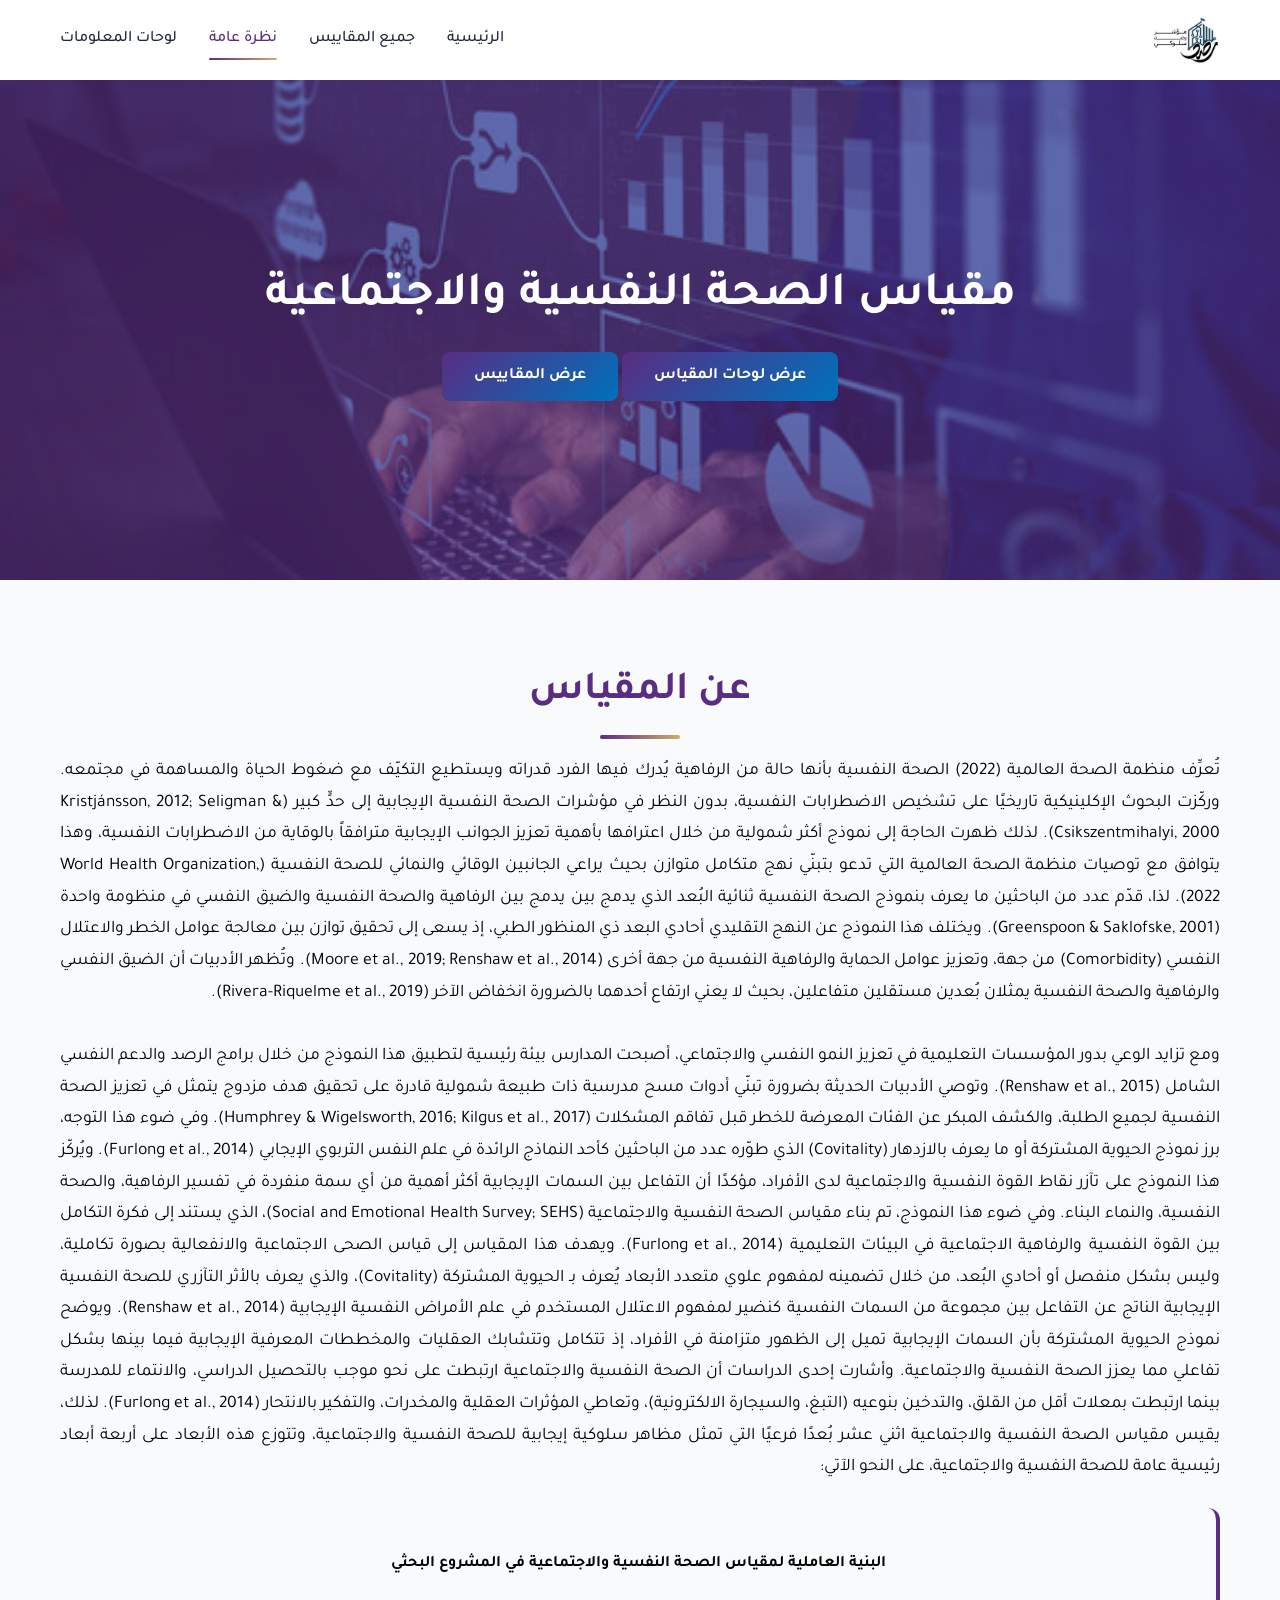
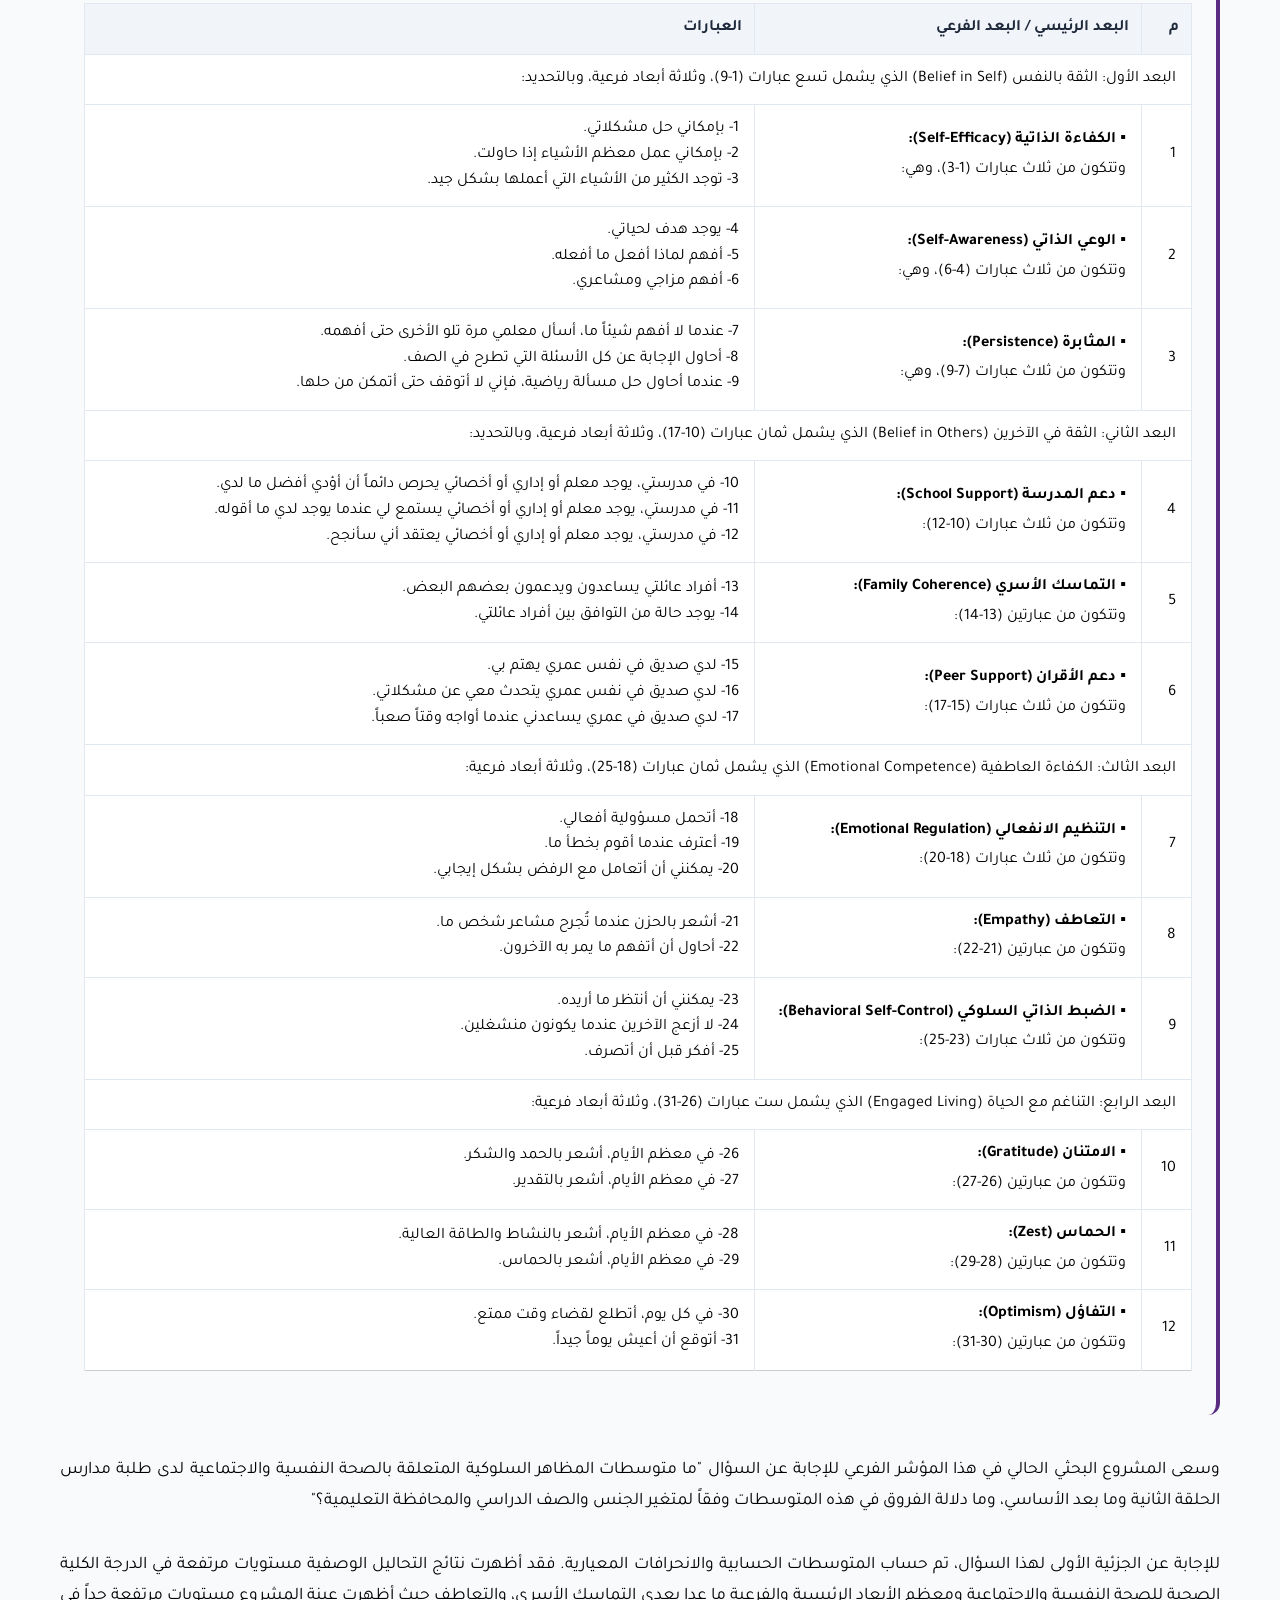
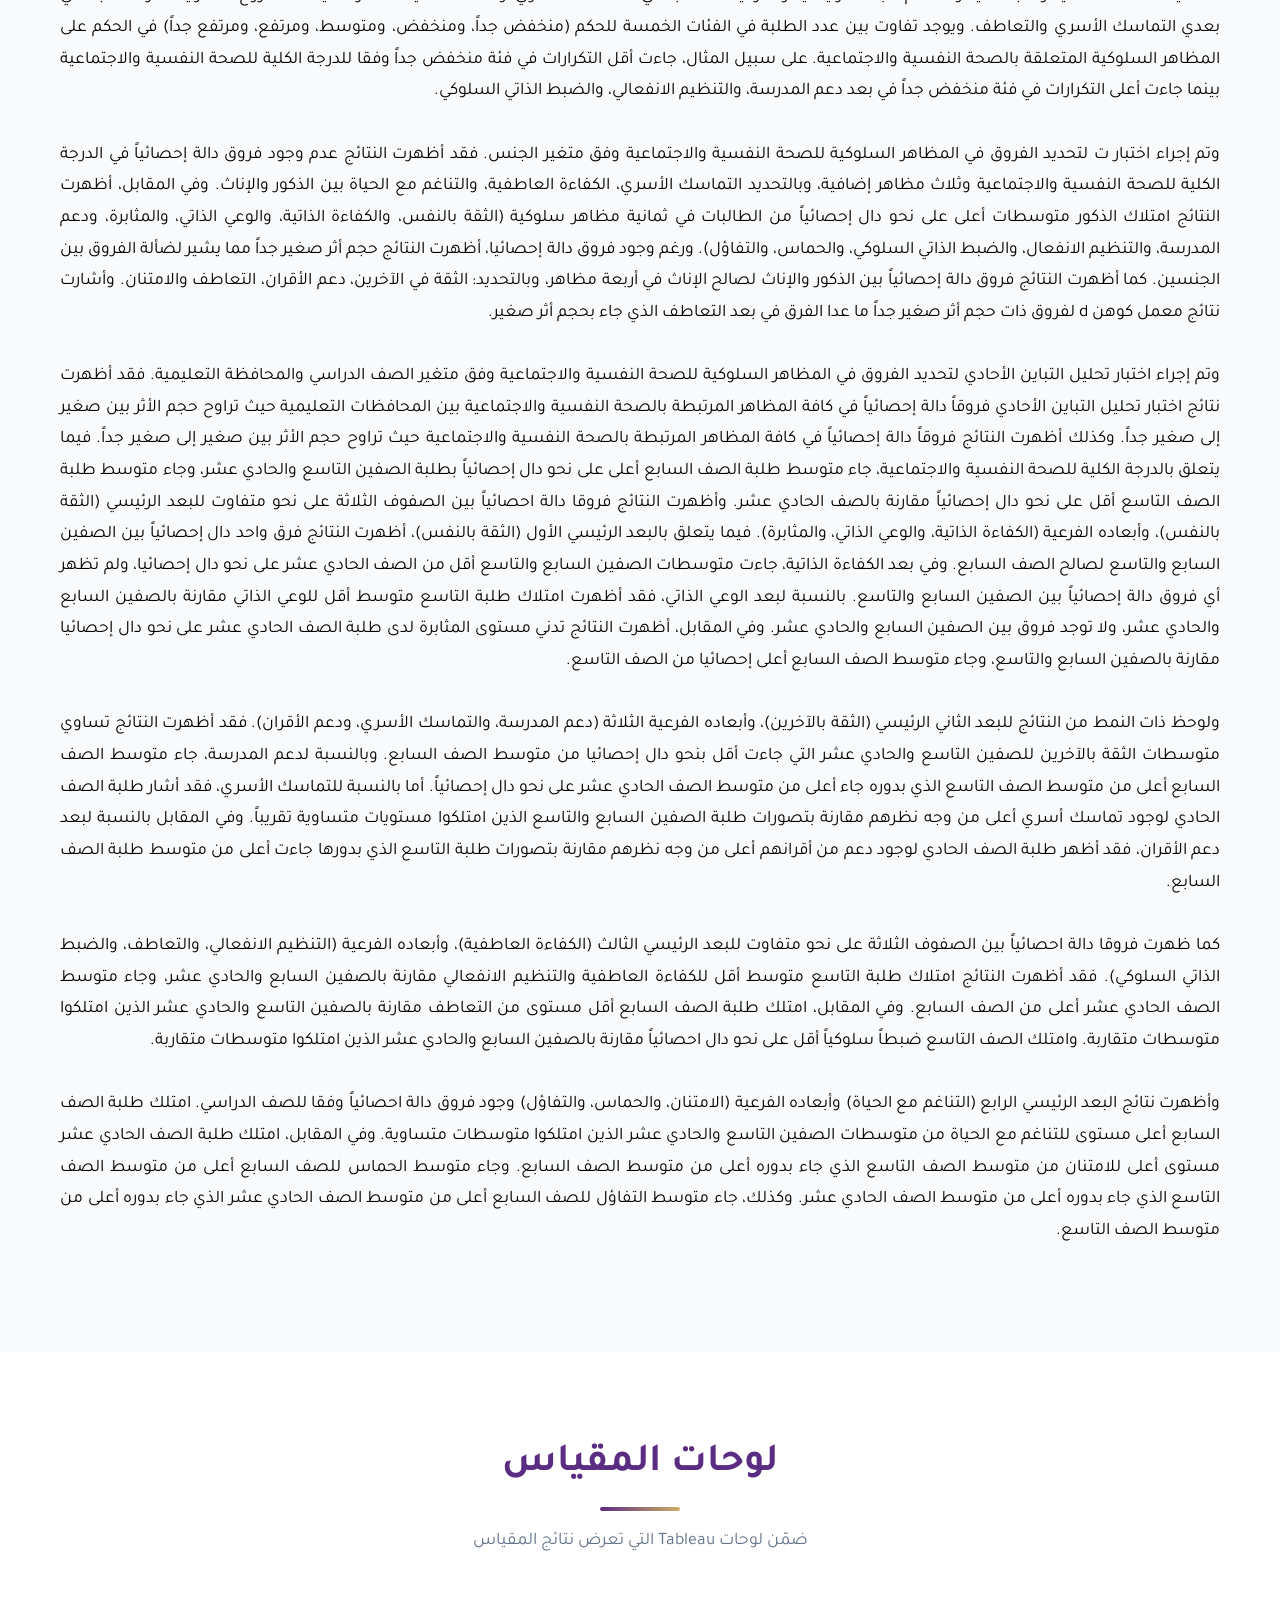
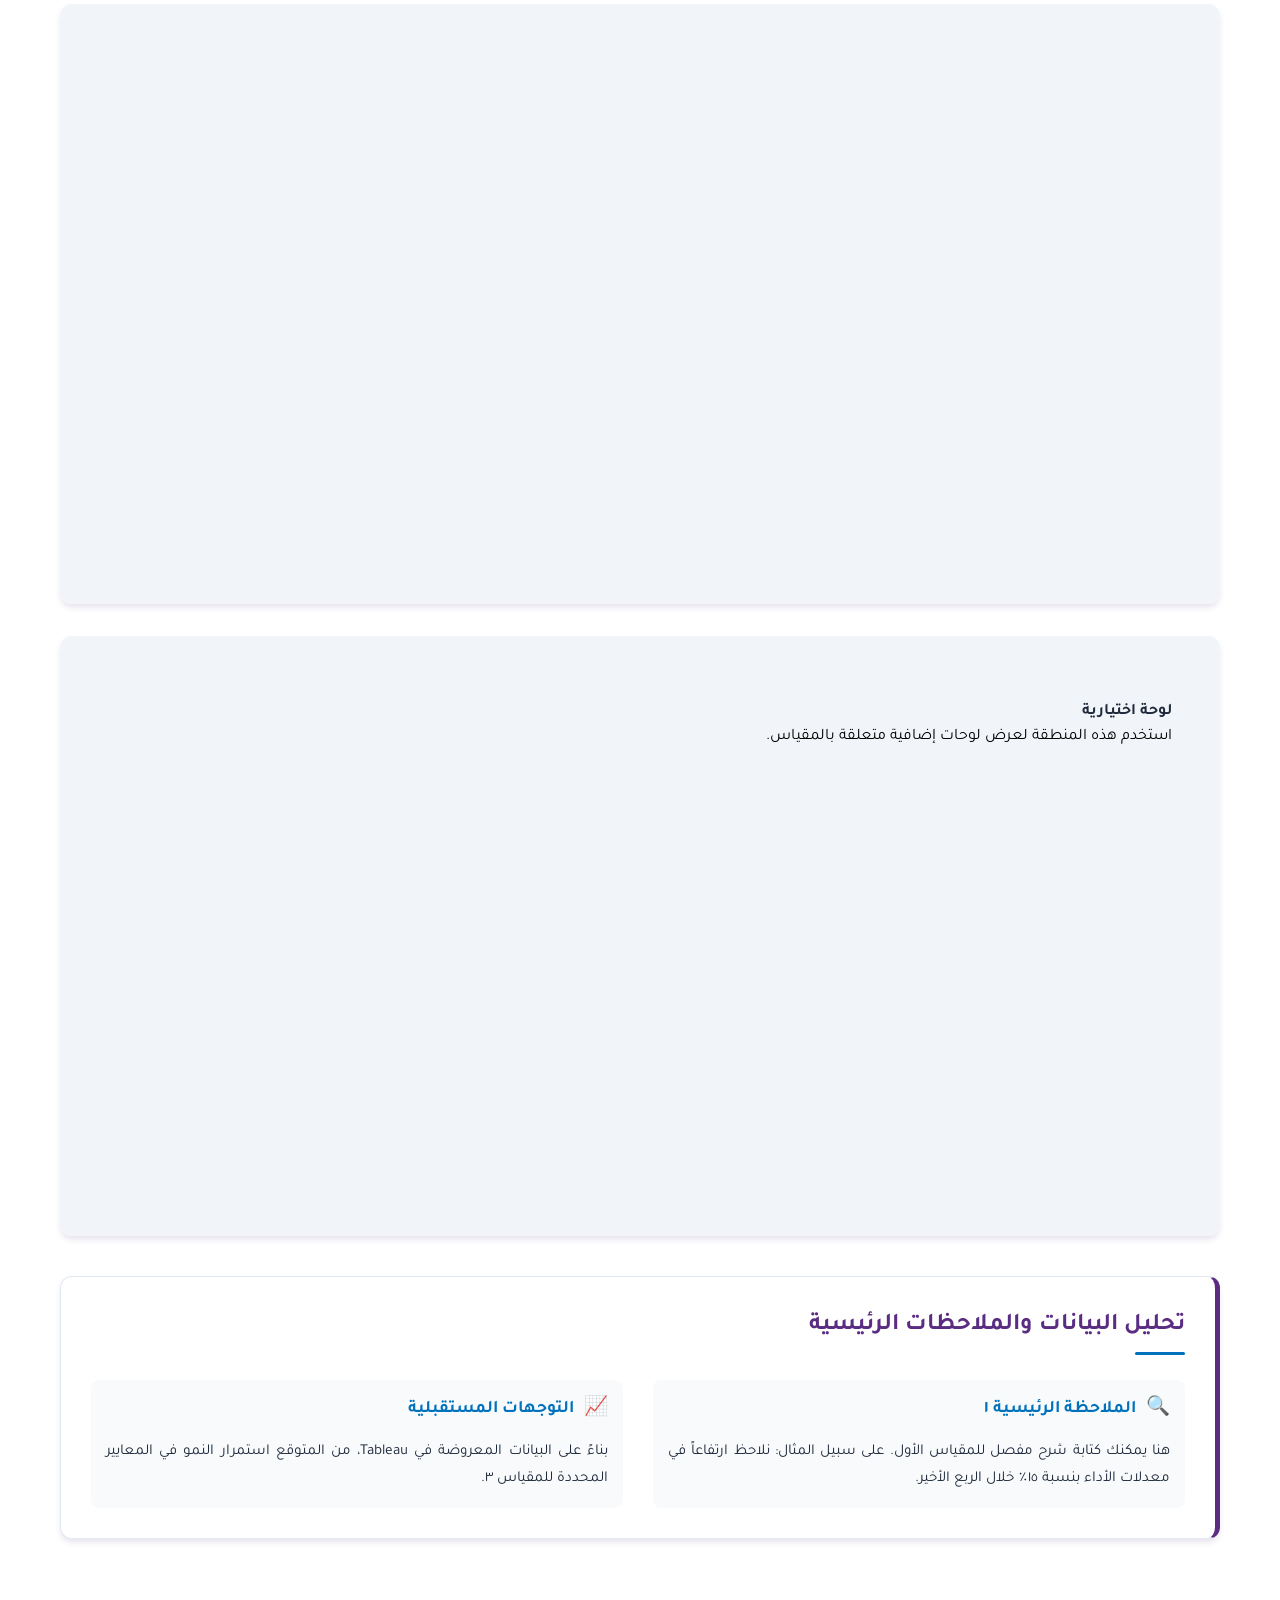
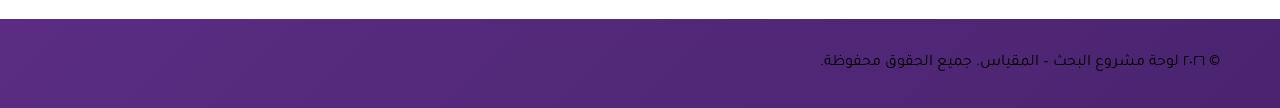
==== scale-1.html @ a42c8598 "new meeting updates added by KS" ====
<!DOCTYPE html>
<html lang="ar" dir="rtl">

<head>
    <meta charset="UTF-8">
    <meta name="viewport" content="width=device-width, initial-scale=1.0">
    <title>المقياس – لوحة البحث</title>
    <link rel="stylesheet" href="styles.css">
    <link rel="preconnect" href="https://fonts.googleapis.com">
    <link rel="preconnect" href="https://fonts.gstatic.com" crossorigin>
    <link href="https://fonts.googleapis.com/css2?family=Tajawal:wght@300;400;500;700;800&display=swap"
        rel="stylesheet">
</head>

<body class="theme-1">
    <nav class="navbar">
        <div class="container">
            <div class="nav-brand">
                <a href="index.html"><img src="images/logo.jpg" alt="لوحة مشروع البحث" class="nav-logo"></a>
            </div>
            <ul class="nav-menu" id="navMenu">
                <li><a href="index.html" class="nav-link">الرئيسية</a></li>
                <li><a href="index.html#scales" class="nav-link">جميع المقاييس</a></li>
                <li><a href="#home" class="nav-link">نظرة عامة</a></li>
                <li><a href="#dashboards" class="nav-link">لوحات المعلومات</a></li>

            </ul>
            <div class="hamburger" id="hamburger">
                <span></span>
                <span></span>
                <span></span>
            </div>
        </div>
    </nav>

    <section id="home" class="hero">
        <div class="hero-overlay"></div>
        <div class="container hero-content">
            <h1 class="hero-title">
                مقياس الصحة النفسية والاجتماعية
            </h1>
            <!-- <p class="hero-subtitle">استبدل هذا النص بوصف قصير للمقياس ١ وما يقيسه.</p> -->
            <a href="#dashboards" class="btn btn-primary">
                عرض لوحات المقياس
            </a>
            
            <a href="#" class="btn btn-primary">
               عرض المقاييس
            </a>
        </div>
    </section>

    <section id="about" class="about">
        <div class="container">
            <h2 class="section-title">عن المقياس </h2>
            <div class="about-content">
                <div class="about-text">


                    <p>

                        تُعرِّف منظمة الصحة العالمية (2022) الصحة النفسية بأنها حالة من الرفاهية يُدرك فيها الفرد قدراته
                        ويستطيع التكيّف مع ضغوط الحياة والمساهمة في مجتمعه. وركّزت البحوث الإكلينيكية تاريخيًا على تشخيص
                        الاضطرابات النفسية، بدون النظر في مؤشرات الصحة النفسية الإيجابية إلى حدٍّ كبير (Kristjánsson,
                        2012; Seligman & Csikszentmihalyi, 2000). لذلك ظهرت الحاجة إلى نموذج أكثر شمولية من خلال
                        اعترافها بأهمية تعزيز الجوانب الإيجابية مترافقاً بالوقاية من الاضطرابات النفسية، وهذا يتوافق مع
                        توصيات منظمة الصحة العالمية التي تدعو بتبنّي نهج متكامل متوازن بحيث يراعي الجانبين الوقائي
                        والنمائي للصحة النفسية (World Health Organization, 2022). لذا، قدّم عدد من الباحثين ما يعرف
                        بنموذج الصحة النفسية ثنائية البُعد الذي يدمج بين يدمج بين الرفاهية والصحة النفسية والضيق النفسي
                        في منظومة واحدة (Greenspoon & Saklofske, 2001). ويختلف هذا النموذج عن النهج التقليدي أحادي البعد
                        ذي المنظور الطبي، إذ يسعى إلى تحقيق توازن بين معالجة عوامل الخطر والاعتلال النفسي (Comorbidity)
                        من جهة، وتعزيز عوامل الحماية والرفاهية النفسية من جهة أخرى (Moore et al., 2019; Renshaw et al.,
                        2014). وتُظهر الأدبيات أن الضيق النفسي والرفاهية والصحة النفسية يمثلان بُعدين مستقلين متفاعلين،
                        بحيث لا يعني ارتفاع أحدهما بالضرورة انخفاض الآخر (Rivera-Riquelme et al., 2019).
                        <br><br>
                        ومع تزايد الوعي بدور المؤسسات التعليمية في تعزيز النمو النفسي والاجتماعي، أصبحت المدارس بيئة
                        رئيسية لتطبيق هذا النموذج من خلال برامج الرصد والدعم النفسي الشامل (Renshaw et al., 2015). وتوصي
                        الأدبيات الحديثة بضرورة تبنّي أدوات مسح مدرسية ذات طبيعة شمولية قادرة على تحقيق هدف مزدوج يتمثل
                        في تعزيز الصحة النفسية لجميع الطلبة، والكشف المبكر عن الفئات المعرضة للخطر قبل تفاقم المشكلات
                        (Humphrey & Wigelsworth, 2016; Kilgus et al., 2017). وفي ضوء هذا التوجه، برز نموذج الحيوية
                        المشتركة أو ما يعرف بالازدهار (Covitality) الذي طوّره عدد من الباحثين كأحد النماذج الرائدة في
                        علم النفس التربوي الإيجابي (Furlong et al., 2014). ويُركّز هذا النموذج على تآزر نقاط القوة
                        النفسية والاجتماعية لدى الأفراد، مؤكدًا أن التفاعل بين السمات الإيجابية أكثر أهمية من أي سمة
                        منفردة في تفسير الرفاهية، والصحة النفسية، والنماء البناء. وفي ضوء هذا النموذج، تم بناء مقياس
                        الصحة النفسية والاجتماعية (Social and Emotional Health Survey; SEHS)، الذي يستند إلى فكرة
                        التكامل بين القوة النفسية والرفاهية الاجتماعية في البيئات التعليمية (Furlong et al., 2014).
                        ويهدف هذا المقياس إلى قياس الصحى الاجتماعية والانفعالية بصورة تكاملية، وليس بشكل منفصل أو أحادي
                        البُعد، من خلال تضمينه لمفهوم علوي متعدد الأبعاد يُعرف بـ الحيوية المشتركة (Covitality)، والذي
                        يعرف بالأثر التآزري للصحة النفسية الإيجابية الناتج عن التفاعل بين مجموعة من السمات النفسية كنضير
                        لمفهوم الاعتلال المستخدم في علم الأمراض النفسية الإيجابية (Renshaw et al., 2014). ويوضح نموذج
                        الحيوية المشتركة بأن السمات الإيجابية تميل إلى الظهور متزامنة في الأفراد، إذ تتكامل وتتشابك
                        العقليات والمخططات المعرفية الإيجابية فيما بينها بشكل تفاعلي مما يعزز الصحة النفسية والاجتماعية.
                        وأشارت إحدى الدراسات أن الصحة النفسية والاجتماعية ارتبطت على نحو موجب بالتحصيل الدراسي،
                        والانتماء للمدرسة بينما ارتبطت بمعلات أقل من القلق، والتدخين بنوعيه (التبغ، والسيجارة
                        الالكترونية)، وتعاطي المؤثرات العقلية والمخدرات، والتفكير بالانتحار (Furlong et al., 2014).
                        لذلك، يقيس مقياس الصحة النفسية والاجتماعية اثني عشر بُعدًا فرعيًا التي تمثل مظاهر سلوكية إيجابية
                        للصحة النفسية والاجتماعية، وتتوزع هذه الأبعاد على أربعة أبعاد رئيسية عامة للصحة النفسية
                        والاجتماعية، على النحو الآتي:





                    </p>

                    <article class="scales-article">
                        <table class="scales-table" dir="rtl">
                            <caption>
                                <strong>
                                    البنية العاملية لمقياس الصحة النفسية والاجتماعية في المشروع البحثي
                                    <br>
                                </strong><br>

                            </caption>
                            <thead>
                                <tr>
                                    <th style="width: 50px;">م</th>
                                    <th style="width: 35%;">البعد الرئيسي / البعد الفرعي</th>
                                    <th>العبارات</th>
                                </tr>
                            </thead>
                            <tbody>
                                <tr>
                                    <td colspan="3" class="dimension-header">
                                        البعد الأول: الثقة بالنفس (Belief in Self) الذي يشمل تسع عبارات (1-9)، وثلاثة
                                        أبعاد فرعية، وبالتحديد:
                                    </td>
                                </tr>
                                <tr>
                                    <td>1</td>
                                    <td>
                                        <span class="sub-dim">▪ الكفاءة الذاتية (Self-Efficacy):</span><br>
                                        وتتكون من ثلاث عبارات (1-3)، وهي:
                                    </td>
                                    <td>
                                        1- بإمكاني حل مشكلاتي.<br>
                                        2- بإمكاني عمل معظم الأشياء إذا حاولت.<br>
                                        3- توجد الكثير من الأشياء التي أعملها بشكل جيد.
                                    </td>
                                </tr>
                                <tr>
                                    <td>2</td>
                                    <td>
                                        <span class="sub-dim">▪ الوعي الذاتي (Self-Awareness):</span><br>
                                        وتتكون من ثلاث عبارات (4-6)، وهي:
                                    </td>
                                    <td>
                                        4- يوجد هدف لحياتي.<br>
                                        5- أفهم لماذا أفعل ما أفعله.<br>
                                        6- أفهم مزاجي ومشاعري.
                                    </td>
                                </tr>
                                <tr>
                                    <td>3</td>
                                    <td>
                                        <span class="sub-dim">▪ المثابرة (Persistence):</span><br>
                                        وتتكون من ثلاث عبارات (7-9)، وهي:
                                    </td>
                                    <td>
                                        7- عندما لا أفهم شيئاً ما، أسأل معلمي مرة تلو الأخرى حتى أفهمه.<br>
                                        8- أحاول الإجابة عن كل الأسئلة التي تطرح في الصف.<br>
                                        9- عندما أحاول حل مسألة رياضية، فإني لا أتوقف حتى أتمكن من حلها.
                                    </td>
                                </tr>

                                <tr>
                                    <td colspan="3" class="dimension-header">
                                        البعد الثاني: الثقة في الآخرين (Belief in Others) الذي يشمل ثمان عبارات (10-17)،
                                        وثلاثة أبعاد فرعية، وبالتحديد:
                                    </td>
                                </tr>
                                <tr>
                                    <td>4</td>
                                    <td>
                                        <span class="sub-dim">▪ دعم المدرسة (School Support):</span><br>
                                        وتتكون من ثلاث عبارات (10-12):
                                    </td>
                                    <td>
                                        10- في مدرستي، يوجد معلم أو إداري أو أخصائي يحرص دائماً أن أؤدي أفضل ما لدي.<br>
                                        11- في مدرستي، يوجد معلم أو إداري أو أخصائي يستمع لي عندما يوجد لدي ما
                                        أقوله.<br>
                                        12- في مدرستي، يوجد معلم أو إداري أو أخصائي يعتقد أني سأنجح.
                                    </td>
                                </tr>
                                <tr>
                                    <td>5</td>
                                    <td>
                                        <span class="sub-dim">▪ التماسك الأسري (Family Coherence):</span><br>
                                        وتتكون من عبارتين (13-14):
                                    </td>
                                    <td>
                                        13- أفراد عائلتي يساعدون ويدعمون بعضهم البعض.<br>
                                        14- يوجد حالة من التوافق بين أفراد عائلتي.
                                    </td>
                                </tr>
                                <tr>
                                    <td>6</td>
                                    <td>
                                        <span class="sub-dim">▪ دعم الأقران (Peer Support):</span><br>
                                        وتتكون من ثلاث عبارات (15-17):
                                    </td>
                                    <td>
                                        15- لدي صديق في نفس عمري يهتم بي.<br>
                                        16- لدي صديق في نفس عمري يتحدث معي عن مشكلاتي.<br>
                                        17- لدي صديق في عمري يساعدني عندما أواجه وقتاً صعباً.
                                    </td>
                                </tr>

                                <tr>
                                    <td colspan="3" class="dimension-header">
                                        البعد الثالث: الكفاءة العاطفية (Emotional Competence) الذي يشمل ثمان عبارات
                                        (18-25)، وثلاثة أبعاد فرعية:
                                    </td>
                                </tr>
                                <tr>
                                    <td>7</td>
                                    <td>
                                        <span class="sub-dim">▪ التنظيم الانفعالي (Emotional Regulation):</span><br>
                                        وتتكون من ثلاث عبارات (18-20):
                                    </td>
                                    <td>
                                        18- أتحمل مسؤولية أفعالي.<br>
                                        19- أعترف عندما أقوم بخطأ ما.<br>
                                        20- يمكنني أن أتعامل مع الرفض بشكل إيجابي.
                                    </td>
                                </tr>
                                <tr>
                                    <td>8</td>
                                    <td>
                                        <span class="sub-dim">▪ التعاطف (Empathy):</span><br>
                                        وتتكون من عبارتين (21-22):
                                    </td>
                                    <td>
                                        21- أشعر بالحزن عندما تُجرح مشاعر شخص ما.<br>
                                        22- أحاول أن أتفهم ما يمر به الآخرون.
                                    </td>
                                </tr>
                                <tr>
                                    <td>9</td>
                                    <td>
                                        <span class="sub-dim">▪ الضبط الذاتي السلوكي (Behavioral
                                            Self-Control):</span><br>
                                        وتتكون من ثلاث عبارات (23-25):
                                    </td>
                                    <td>
                                        23- يمكنني أن أنتظر ما أريده.<br>
                                        24- لا أزعج الآخرين عندما يكونون منشغلين.<br>
                                        25- أفكر قبل أن أتصرف.
                                    </td>
                                </tr>

                                <tr>
                                    <td colspan="3" class="dimension-header">
                                        البعد الرابع: التناغم مع الحياة (Engaged Living) الذي يشمل ست عبارات (26-31)،
                                        وثلاثة أبعاد فرعية:
                                    </td>
                                </tr>
                                <tr>
                                    <td>10</td>
                                    <td>
                                        <span class="sub-dim">▪ الامتنان (Gratitude):</span><br>
                                        وتتكون من عبارتين (26-27):
                                    </td>
                                    <td>
                                        26- في معظم الأيام، أشعر بالحمد والشكر.<br>
                                        27- في معظم الأيام، أشعر بالتقدير.
                                    </td>
                                </tr>
                                <tr>
                                    <td>11</td>
                                    <td>
                                        <span class="sub-dim">▪ الحماس (Zest):</span><br>
                                        وتتكون من عبارتين (28-29):
                                    </td>
                                    <td>
                                        28- في معظم الأيام، أشعر بالنشاط والطاقة العالية.<br>
                                        29- في معظم الأيام، أشعر بالحماس.
                                    </td>
                                </tr>
                                <tr>
                                    <td>12</td>
                                    <td>
                                        <span class="sub-dim">▪ التفاؤل (Optimism):</span><br>
                                        وتتكون من عبارتين (30-31):
                                    </td>
                                    <td>
                                        30- في كل يوم، أتطلع لقضاء وقت ممتع.<br>
                                        31- أتوقع أن أعيش يوماً جيداً.
                                    </td>
                                </tr>
                            </tbody>
                        </table>






                    </article>
                    <p dir="rtl">
                        وسعى المشروع البحثي الحالي في هذا المؤشر الفرعي للإجابة عن السؤال "ما متوسطات المظاهر السلوكية
                        المتعلقة بالصحة النفسية والاجتماعية لدى طلبة مدارس الحلقة الثانية وما بعد الأساسي، وما دلالة
                        الفروق في هذه المتوسطات وفقاً لمتغير الجنس والصف الدراسي والمحافظة التعليمية؟"
                        <br><br>
                        للإجابة عن الجزئية الأولى لهذا السؤال، تم حساب المتوسطات الحسابية والانحرافات المعيارية. فقد
                        أظهرت نتائج التحاليل الوصفية مستويات مرتفعة في الدرجة الكلية الصحية للصحة النفسية والاجتماعية
                        ومعظم الأبعاد الرئيسية والفرعية ما عدا بعدي التماسك الأسري، والتعاطف حيث أظهرت عينة المشروع
                        مستويات مرتفعة جداً في بعدي التماسك الأسري والتعاطف. ويوجد تفاوت بين عدد الطلبة في الفئات الخمسة
                        للحكم (منخفض جداً، ومنخفض، ومتوسط، ومرتفع، ومرتفع جداً) في الحكم على المظاهر السلوكية المتعلقة
                        بالصحة النفسية والاجتماعية. على سبيل المثال، جاءت أقل التكرارات في فئة منخفض جداً وفقا للدرجة
                        الكلية للصحة النفسية والاجتماعية بينما جاءت أعلى التكرارات في فئة منخفض جداً في بعد دعم المدرسة،
                        والتنظيم الانفعالي، والضبط الذاتي السلوكي.
                        <br><br>
                        وتم إجراء اختبار ت لتحديد الفروق في المظاهر السلوكية للصحة النفسية والاجتماعية وفق متغير الجنس.
                        فقد أظهرت النتائج عدم وجود فروق دالة إحصائياً في الدرجة الكلية للصحة النفسية والاجتماعية وثلاث
                        مظاهر إضافية، وبالتحديد التماسك الأسري، الكفاءة العاطفية، والتناغم مع الحياة بين الذكور والإناث.
                        وفي المقابل، أظهرت النتائج امتلاك الذكور متوسطات أعلى على نحو دال إحصائياً من الطالبات في ثمانية
                        مظاهر سلوكية (الثقة بالنفس، والكفاءة الذاتية، والوعي الذاتي، والمثابرة، ودعم المدرسة، والتنظيم
                        الانفعال، والضبط الذاتي السلوكي، والحماس، والتفاؤل). ورغم وجود فروق دالة إحصائيا، أظهرت النتائج
                        حجم أثر صغير جداً مما يشير لضألة الفروق بين الجنسين. كما أظهرت النتائج فروق دالة إحصائياً بين
                        الذكور والإناث لصالح الإناث في أربعة مظاهر، وبالتحديد: الثقة في الآخرين، دعم الأقران، التعاطف
                        والامتنان. وأشارت نتائج معمل كوهن d لفروق ذات حجم أثر صغير جداً ما عدا الفرق في بعد التعاطف الذي
                        جاء بحجم أثر صغير.
                        <br><br>
                        وتم إجراء اختبار تحليل التباين الأحادي لتحديد الفروق في المظاهر السلوكية للصحة النفسية
                        والاجتماعية وفق متغير الصف الدراسي والمحافظة التعليمية. فقد أظهرت نتائج اختبار تحليل التباين
                        الأحادي فروقاً دالة إحصائياً في كافة المظاهر المرتبطة بالصحة النفسية والاجتماعية بين المحافظات
                        التعليمية حيث تراوح حجم الأثر بين صغير إلى صغير جداً. وكذلك أظهرت النتائج فروقاً دالة إحصائياً
                        في كافة المظاهر المرتبطة بالصحة النفسية والاجتماعية حيث تراوح حجم الأثر بين صغير إلى صغير جداً.
                        فيما يتعلق بالدرجة الكلية للصحة النفسية والاجتماعية، جاء متوسط طلبة الصف السابع أعلى على نحو دال
                        إحصائياً بطلبة الصفين التاسع والحادي عشر، وجاء متوسط طلبة الصف التاسع أقل على نحو دال إحصائياً
                        مقارنة بالصف الحادي عشر. وأظهرت النتائج فروقا دالة احصائياً بين الصفوف الثلاثة على نحو متفاوت
                        للبعد الرئيسي (الثقة بالنفس)، وأبعاده الفرعية (الكفاءة الذاتية، والوعي الذاتي، والمثابرة). فيما
                        يتعلق بالبعد الرئيسي الأول (الثقة بالنفس)، أظهرت النتائج فرق واحد دال إحصائياً بين الصفين السابع
                        والتاسع لصالح الصف السابع. وفي بعد الكفاءة الذاتية، جاءت متوسطات الصفين السابع والتاسع أقل من
                        الصف الحادي عشر على نحو دال إحصائيا، ولم تظهر أي فروق دالة إحصائياً بين الصفين السابع والتاسع.
                        بالنسبة لبعد الوعي الذاتي، فقد أظهرت امتلاك طلبة التاسع متوسط أقل للوعي الذاتي مقارنة بالصفين
                        السابع والحادي عشر، ولا توجد فروق بين الصفين السابع والحادي عشر. وفي المقابل، أظهرت النتائج تدني
                        مستوى المثابرة لدى طلبة الصف الحادي عشر على نحو دال إحصائيا مقارنة بالصفين السابع والتاسع، وجاء
                        متوسط الصف السابع أعلى إحصائيا من الصف التاسع.
                        <br><br>
                        ولوحظ ذات النمط من النتائج للبعد الثاني الرئيسي (الثقة بالآخرين)، وأبعاده الفرعية الثلاثة (دعم
                        المدرسة، والتماسك الأسري، ودعم الأقران). فقد أظهرت النتائج تساوي متوسطات الثقة بالآخرين للصفين
                        التاسع والحادي عشر التي جاءت أقل بنحو دال إحصائيا من متوسط الصف السابع. وبالنسبة لدعم المدرسة،
                        جاء متوسط الصف السابع أعلى من متوسط الصف التاسع الذي بدوره جاء أعلى من متوسط الصف الحادي عشر على
                        نحو دال إحصائياً. أما بالنسبة للتماسك الأسري، فقد أشار طلبة الصف الحادي لوجود تماسك أسري أعلى من
                        وجه نظرهم مقارنة بتصورات طلبة الصفين السابع والتاسع الذين امتلكوا مستويات متساوية تقريباً. وفي
                        المقابل بالنسبة لبعد دعم الأقران، فقد أظهر طلبة الصف الحادي لوجود دعم من أقرانهم أعلى من وجه
                        نظرهم مقارنة بتصورات طلبة التاسع الذي بدورها جاءت أعلى من متوسط طلبة الصف السابع.
                        <br><br>
                        كما ظهرت فروقا دالة احصائياً بين الصفوف الثلاثة على نحو متفاوت للبعد الرئيسي الثالث (الكفاءة
                        العاطفية)، وأبعاده الفرعية (التنظيم الانفعالي، والتعاطف، والضبط الذاتي السلوكي). فقد أظهرت
                        النتائج امتلاك طلبة التاسع متوسط أقل للكفاءة العاطفية والتنظيم الانفعالي مقارنة بالصفين السابع
                        والحادي عشر، وجاء متوسط الصف الحادي عشر أعلى من الصف السابع. وفي المقابل، امتلك طلبة الصف السابع
                        أقل مستوى من التعاطف مقارنة بالصفين التاسع والحادي عشر الذين امتلكوا متوسطات متقاربة. وامتلك
                        الصف التاسع ضبطاً سلوكياً أقل على نحو دال احصائياً مقارنة بالصفين السابع والحادي عشر الذين
                        امتلكوا متوسطات متقاربة.
                        <br><br>
                        وأظهرت نتائج البعد الرئيسي الرابع (التناغم مع الحياة) وأبعاده الفرعية (الامتنان، والحماس،
                        والتفاؤل) وجود فروق دالة احصائياً وفقا للصف الدراسي. امتلك طلبة الصف السابع أعلى مستوى للتناغم
                        مع الحياة من متوسطات الصفين التاسع والحادي عشر الذين امتلكوا متوسطات متساوية. وفي المقابل، امتلك
                        طلبة الصف الحادي عشر مستوى أعلى للامتنان من متوسط الصف التاسع الذي جاء بدوره أعلى من متوسط الصف
                        السابع. وجاء متوسط الحماس للصف السابع أعلى من متوسط الصف التاسع الذي جاء بدوره أعلى من متوسط
                        الصف الحادي عشر. وكذلك، جاء متوسط التفاؤل للصف السابع أعلى من متوسط الصف الحادي عشر الذي جاء
                        بدوره أعلى من متوسط الصف التاسع.
                    </p>



                </div>
            </div>
        </div>
    </section>

    <!-- dashboard section -->
    <section id="dashboards" class="dashboards">
        <div class="container">
            <h2 class="section-title">لوحات المقياس</h2>
            <p class="section-subtitle">ضمّن لوحات Tableau التي تعرض نتائج المقياس</p>

            <div class="dashboard-grid">
                <div class="dashboard-card">
                    <div class="dashboard-embed">
                        <iframe
                            src="https://public.tableau.com/views/SampleSuperstore/SuperstoreDashboard?:showVizHome=no&:embed=true"
                            width="100%" height="600" frameborder="0" allowfullscreen></iframe>
                    </div>
                </div>

                <div class="dashboard-card">
                    <div class="dashboard-embed">
                        <div class="dashboard-placeholder">
                            <p class="placeholder-note">لوحة اختيارية</p>
                            <p>استخدم هذه المنطقة لعرض لوحات إضافية متعلقة بالمقياس.</p>
                        </div>
                    </div>
                </div>
            </div>

            <div class="dashboard-analysis">
                <div class="analysis-header">
                    <h3>تحليل البيانات والملاحظات الرئيسية</h3>
                </div>
                <div class="analysis-content">
                    <div class="analysis-item">
                        <h4><span class="analysis-icon">🔍</span> الملاحظة الرئيسية ١</h4>
                        <p>هنا يمكنك كتابة شرح مفصل للمقياس الأول. على سبيل المثال: نلاحظ ارتفاعاً في معدلات الأداء
                            بنسبة ١٥٪ خلال الربع الأخير.</p>
                    </div>
                    <div class="analysis-item">
                        <h4><span class="analysis-icon">📈</span> التوجهات المستقبلية</h4>
                        <p>بناءً على البيانات المعروضة في Tableau، من المتوقع استمرار النمو في المعايير المحددة للمقياس
                            ٣.</p>
                    </div>
                </div>
            </div>
        </div>
    </section>

    <!-- Footer Section -->



    <footer class="footer">
        <div class="container">
            <p>© ٢٠٢٦ لوحة مشروع البحث – المقياس. جميع الحقوق محفوظة.</p>
        </div>
    </footer>

    <div id="articleModal" class="modal">
        <div class="modal-content">
            <span class="close-modal">&times;</span>
            <h2>إضافة مقال جديد للمقياس ١</h2>
            <form id="articleForm">
                <div class="form-group">
                    <label for="articleTitle">عنوان المقال</label>
                    <input type="text" id="articleTitle" required>
                </div>
                <div class="form-group">
                    <label for="articleDate">التاريخ</label>
                    <input type="date" id="articleDate" required>
                </div>
                <div class="form-group">
                    <label for="articleExcerpt">مقتطف</label>
                    <textarea id="articleExcerpt" rows="4" required></textarea>
                </div>
                <div class="form-group">
                    <label for="articleLink">رابط URL</label>
                    <input type="url" id="articleLink" placeholder="https://...">
                </div>
                <div class="form-group">
                    <label for="articleIcon">أيقونة (رمز أو نص)</label>
                    <input type="text" id="articleIcon" placeholder="📄" maxlength="2">
                </div>
                <button type="submit" class="btn btn-primary">إضافة المقال</button>
            </form>
        </div>
    </div>

    <script src="script.js"></script>
</body>

</html>
---- styles.css ----
/* Reset and Base Styles */
* {
    margin: 0;
    padding: 0;
    box-sizing: border-box;
}

:root {
    /* Brand Colors (default theme) */
    --primary-color: #5A2D82;
    --primary-dark: #4a2470;
    --primary-light: #7a3fa0;
    --secondary-color: #0071BC;
    --secondary-dark: #005a94;
    --accent-gold: #CFAE67;
    --accent-green: #6CC24A;
    --accent-orange: #F7941D;
    --accent-red: #C1272D;
    
    /* Neutral Colors */
    --text-dark: #1e293b;
    --text-light: #64748b;
    --bg-light: #f8fafc;
    --bg-white: #ffffff;
    --border-color: #e2e8f0;
    
    /* Shadows */
    --shadow-sm: 0 1px 2px 0 rgba(90, 45, 130, 0.1);
    --shadow-md: 0 4px 6px -1px rgba(90, 45, 130, 0.15);
    --shadow-lg: 0 10px 15px -3px rgba(90, 45, 130, 0.2);
    --shadow-xl: 0 20px 25px -5px rgba(90, 45, 130, 0.25);
}

body {
    font-family: 'Tajawal', 'Inter', -apple-system, BlinkMacSystemFont, 'Segoe UI', sans-serif;
    line-height: 1.6;
    color: var(--text-dark);
    background-color: var(--bg-white);
}

/* RTL (Arabic) support */
[dir="rtl"] .nav-menu {
    gap: 2rem;
}

[dir="rtl"] .nav-link:hover::after,
[dir="rtl"] .nav-link.active::after {
    left: auto;
    right: 0;
}

[dir="rtl"] .section-title::after {
    left: auto;
    right: 50%;
    transform: translateX(50%);
}

[dir="rtl"] .contact-item {
    border-left: none;
    border-right: 4px solid var(--secondary-color);
}

[dir="rtl"] .contact-item:hover {
    transform: translateX(-5px);
}

[dir="rtl"] .article-link:hover {
    transform: translateX(-5px);
}

[dir="rtl"] .dashboard-placeholder code {
    border-left: none;
    border-right: 3px solid var(--accent-gold);
}

[dir="rtl"] .dashboard-placeholder ol {
    padding-left: 0;
    padding-right: 1.5rem;
}

@media (max-width: 768px) {
    [dir="rtl"] .nav-menu {
        left: auto;
        right: -100%;
        transition: right 0.3s ease;
    }
    [dir="rtl"] .nav-menu.active {
        left: auto;
        right: 0;
    }
}

.container {
    max-width: 1200px;
    margin: 0 auto;
    padding: 0 20px;
}

/* Navigation */
.navbar {
    background-color: var(--bg-white);
    box-shadow: var(--shadow-sm);
    position: sticky;
    top: 0;
    z-index: 1000;
    padding: 1rem 0;
}

.navbar .container {
    display: flex;
    justify-content: space-between;
    align-items: center;
}

.nav-brand h2 {
    background: linear-gradient(135deg, var(--primary-color) 0%, var(--secondary-color) 100%);
    -webkit-background-clip: text;
    -webkit-text-fill-color: transparent;
    background-clip: text;
    font-size: 1.5rem;
    font-weight: 700;
}

.nav-brand img {
    display: block;
    max-height: 48px;
    width: auto;
    object-fit: contain;
}

.nav-menu {
    display: flex;
    list-style: none;
    gap: 2rem;
}

.nav-link {
    text-decoration: none;
    color: var(--text-dark);
    font-weight: 500;
    transition: all 0.3s ease;
    position: relative;
    padding: 0.5rem 0;
}

.nav-link:hover,
.nav-link.active {
    color: var(--primary-color);
}

.nav-link:hover::after,
.nav-link.active::after {
    content: '';
    position: absolute;
    bottom: -5px;
    left: 0;
    width: 100%;
    height: 2px;
    background: linear-gradient(90deg, var(--primary-color) 0%, var(--accent-gold) 100%);
    border-radius: 2px;
}

.hamburger {
    display: none;
    flex-direction: column;
    cursor: pointer;
    gap: 4px;
}

.hamburger span {
    width: 25px;
    height: 3px;
    background-color: var(--text-dark);
    transition: all 0.3s ease;
}

/* Hero Section */
.hero {
    position: relative;
    height: 500px;
    background: url("images/nav.jpg") center center / cover no-repeat;
    display: flex;
    align-items: center;
    justify-content: center;
    color: white;
    text-align: center;
    overflow: hidden;
}

.hero-overlay {
    position: absolute;
    top: 0;
    left: 0;
    right: 0;
    bottom: 0;
    background: var(--hero-overlay, rgba(0, 113, 188, 0.6));
}

.hero-content {
    position: relative;
    z-index: 1;
}

.hero-title {
    font-size: 3rem;

    font-weight: 700;
    margin-bottom: 1rem;
    animation: fadeInUp 0.8s ease;
}

.hero-subtitle {

    font-size: 1.25rem;
        color: #ffffff;
    text-align: center;
    margin-bottom: 2rem;
    opacity: 0.95;
    animation: fadeInUp 0.8s ease 0.2s both;
}

/* Buttons */
.btn {
    display: inline-block;
    padding: 12px 32px;
    border-radius: 8px;
    text-decoration: none;
    font-weight: 600;
    transition: all 0.3s ease;
    border: none;
    cursor: pointer;
    font-size: 1rem;
}

.btn-primary {
    background: linear-gradient(135deg, var(--primary-color) 0%, var(--secondary-color) 100%);
    color: white;
    animation: fadeInUp 0.8s ease 0.4s both;
    border: none;
}

.btn-primary:hover {
    background: linear-gradient(135deg, var(--primary-dark) 0%, var(--secondary-dark) 100%);
    transform: translateY(-2px);
    box-shadow: 0 10px 20px rgba(90, 45, 130, 0.4);
}

.btn-secondary {
    background-color: var(--bg-white);
    color: var(--primary-color);
    border: 2px solid var(--primary-color);
}

.btn-secondary:hover {
    background: linear-gradient(135deg, var(--primary-color) 0%, var(--secondary-color) 100%);
    color: white;
    border-color: transparent;
    transform: translateY(-2px);
    box-shadow: 0 8px 16px rgba(90, 45, 130, 0.25);
}

/* Sections */
section {
    padding: 80px 0;
}

.section-title {
    font-size: 2.5rem;
    font-weight: 700;
    text-align: center;
    margin-bottom: 2rem;
    color: var(--primary-color);
    position: relative;
    display: block;
    width: 100%;
}

.section-title::after {
    content: '';
    position: absolute;
    bottom: -15px;
    left: 50%;
    transform: translateX(-50%);
    width: 80px;
    height: 4px;
    background: linear-gradient(90deg, var(--primary-color) 0%, var(--accent-gold) 100%);
    border-radius: 2px;
}

.section-subtitle {
    text-align: center;
    color: var(--text-light);
    font-size: 1.1rem;
    margin-top: 1.5rem;
    margin-bottom: 3rem;
}

/* Scales Overview – Article & Table */
.scales-article {
    /* max-width: 800px; commented by KS*/
    margin: 0 auto 2.5rem;
    padding: 1.5rem;
    background: var(--bg-light);
    border-radius: 12px;
    border-inline-start: 4px solid var(--primary-color);
}

.scales-article-title {
    font-size: 1.35rem;
    color: var(--primary-color);
    margin-bottom: 1rem;
}

.scales-article p {
    color: var(--text-light);
    line-height: 1.8;
    margin-bottom: 1rem;
    text-align: justify;
}

.scales-article p:last-child {
    margin-bottom: 0;
}

.scales-table-wrap {
    scroll-margin-top: 5rem;
    overflow-x: auto;
    margin-bottom: 2.5rem;
    border-radius: 12px;
    /* box-shadow: var(--shadow-md); */
}

.scales-table {
    width: 100%;
    border-collapse: collapse;
    background: var(--bg-white);
    font-size: 1rem;
}

.scales-table thead {
    background: linear-gradient(135deg, var(--primary-color) 0%, var(--secondary-color) 100%);
    color: white;
}

.scales-table th {
    padding: 1rem 1.25rem;
    text-align: right;
    font-weight: 600;
}

.scales-table td {
    padding: 0.9rem 1.25rem;
    border-bottom: 1px solid var(--border-color);
    text-align: right;
}

.scales-table tbody tr:hover {
    background: rgba(90, 45, 130, 0.04);
}

.scales-table tbody tr:last-child td {
    border-bottom: none;
}

.scale-table-link {
    color: var(--secondary-color);
    text-decoration: none;
    font-weight: 600;
    transition: color 0.2s ease;
}

.scale-table-link:hover {
    color: var(--primary-color);
}

[dir="rtl"] .scales-article {
    border-inline-start: 4px solid var(--primary-color);
    border-inline-end: none;
}

/* About Section */
.about {
    background-color: var(--bg-light);
}

.about-content {
    /* max-width: 800px; commented by KS */
    margin: 0 auto;
}

.about-text p {
    font-size: 1.1rem;
    line-height: 1.8;
    margin-bottom: 1.5rem;
    /* color: var(--text-light); commented by KS */
}

/* Dashboards Section */
.dashboards {
    background-color: var(--bg-white);
}

.dashboard-grid {
    display: grid;
    grid-template-columns: 1fr;
    gap: 2rem;
}

.dashboard-card {
    background-color: var(--bg-white);
    border-radius: 12px;
    box-shadow: var(--shadow-md);
    overflow: hidden;
    transition: transform 0.3s ease, box-shadow 0.3s ease;
}

.dashboard-card:hover {
    transform: translateY(-4px);
    box-shadow: 0 20px 30px rgba(90, 45, 130, 0.2);
    border-top: 3px solid var(--accent-gold);
}

.dashboard-header {
    padding: 1.5rem;
    background: linear-gradient(135deg, rgba(90, 45, 130, 0.08) 0%, rgba(0, 113, 188, 0.08) 100%);
    display: flex;
    justify-content: space-between;
    align-items: center;
    border-bottom: 2px solid var(--primary-color);
}

.dashboard-header h3 {
    font-size: 1.5rem;
    color: var(--text-dark);
}

.dashboard-badge {
    background: linear-gradient(135deg, var(--accent-gold) 0%, var(--accent-orange) 100%);
    color: white;
    padding: 4px 12px;
    border-radius: 20px;
    font-size: 0.875rem;
    font-weight: 600;
    box-shadow: 0 2px 4px rgba(207, 174, 103, 0.3);
}

.dashboard-embed {
    position: relative;
    width: 100%;
    min-height: 600px;
    background-color: #f1f5f9;
}

.dashboard-embed iframe {
    width: 100%;
    height: 600px;
    border: none;
    display: block;
}

.dashboard-placeholder {
    padding: 3rem;
    text-align: center;
    color: var(--text-light);
}

.dashboard-placeholder .placeholder-icon {
    font-size: 4rem;
    margin-bottom: 1rem;
}

.dashboard-placeholder h4 {
    font-size: 1.5rem;
    margin-bottom: 1rem;
    color: var(--text-dark);
}

.dashboard-placeholder code {
    display: block;
    background: linear-gradient(135deg, rgba(90, 45, 130, 0.1) 0%, rgba(0, 113, 188, 0.1) 100%);
    padding: 1rem;
    border-radius: 8px;
    margin-top: 1rem;
    text-align: left;
    font-size: 0.875rem;
    color: var(--secondary-color);
    border-left: 3px solid var(--accent-gold);
}

.dashboard-placeholder ol {
    text-align: left;
    max-width: 500px;
    margin: 1rem auto;
    padding-left: 1.5rem;
}

.dashboard-placeholder li {
    margin-bottom: 0.5rem;
}

.placeholder-note {
    margin-top: 1rem;
    font-weight: 600;
    color: var(--text-dark);
}

.dashboard-footer {
    padding: 1.5rem;
    background: linear-gradient(135deg, rgba(90, 45, 130, 0.05) 0%, rgba(0, 113, 188, 0.05) 100%);
}

.dashboard-description {
    color: var(--text-light);
    font-size: 0.95rem;
}

/* Articles Section */
.articles {
    background-color: var(--bg-light);
}

.articles-grid {
    display: grid;
    grid-template-columns: repeat(auto-fill, minmax(320px, 1fr));
    gap: 2rem;
    margin-bottom: 3rem;
}

.article-card {
    background-color: var(--bg-white);
    border-radius: 12px;
    overflow: hidden;
    box-shadow: var(--shadow-md);
    transition: transform 0.3s ease, box-shadow 0.3s ease;
    display: flex;
    flex-direction: column;
    border-top: 3px solid transparent;
}

.article-card:nth-child(1) .article-image {
    background: linear-gradient(135deg, #5A2D82 0%, #0071BC 100%);
}

.article-card:nth-child(2) .article-image {
    background: linear-gradient(135deg, #0071BC 0%, #6CC24A 100%);
}

.article-card:nth-child(3) .article-image {
    background: linear-gradient(135deg, #F7941D 0%, #CFAE67 100%);
}

.article-card:nth-child(4) .article-image {
    background: linear-gradient(135deg, #5A2D82 0%, #CFAE67 100%);
}

.article-card:nth-child(5) .article-image {
    background: linear-gradient(135deg, #6CC24A 0%, #0071BC 100%);
}

.article-card:nth-child(6) .article-image {
    background: linear-gradient(135deg, #CFAE67 0%, #F7941D 100%);
}

.article-card:hover {
    transform: translateY(-4px);
    box-shadow: 0 20px 30px rgba(90, 45, 130, 0.2);
}

.article-card:nth-child(1):hover {
    border-top-color: var(--primary-color);
}

.article-card:nth-child(2):hover {
    border-top-color: var(--accent-green);
}

.article-card:nth-child(3):hover {
    border-top-color: var(--accent-orange);
}

.article-card:nth-child(4):hover {
    border-top-color: var(--accent-gold);
}

.article-card:nth-child(5):hover {
    border-top-color: var(--secondary-color);
}

.article-card:nth-child(6):hover {
    border-top-color: var(--accent-red);
}

.article-image {
    width: 100%;
    height: 200px;
    display: flex;
    align-items: center;
    justify-content: center;
    position: relative;
    overflow: hidden;
}

.article-image-placeholder {
    font-size: 4rem;
    position: relative;
    z-index: 1;
    filter: drop-shadow(0 2px 4px rgba(0, 0, 0, 0.2));
}

.article-content {
    padding: 1.5rem;
    flex-grow: 1;
    display: flex;
    flex-direction: column;
}

.article-date {
    font-size: 0.875rem;
    color: var(--text-light);
    margin-bottom: 0.5rem;
}

.article-title {
    font-size: 1.5rem;
    font-weight: 600;
    margin-bottom: 1rem;
    color: var(--text-dark);
}

.article-excerpt {
    color: var(--text-light);
    line-height: 1.6;
    margin-bottom: 1rem;
    flex-grow: 1;
}

.article-link {
    color: var(--secondary-color);
    text-decoration: none;
    font-weight: 600;
    transition: all 0.3s ease;
    display: inline-block;
}

.article-link:hover {
    color: var(--secondary-dark);
    transform: translateX(5px);
}

.add-article-section {
    text-align: center;
    margin-top: 2rem;
}

/* Contact Section */
.contact {
    background-color: var(--bg-white);
}

.contact-content {
    max-width: 600px;
    margin: 0 auto;
}

.contact-info {
    display: flex;
    flex-direction: column;
    gap: 1.5rem;
}

.contact-item {
    display: flex;
    align-items: center;
    gap: 1rem;
    padding: 1.5rem;
    background: linear-gradient(135deg, rgba(90, 45, 130, 0.05) 0%, rgba(0, 113, 188, 0.05) 100%);
    border-radius: 12px;
    border-left: 4px solid var(--secondary-color);
    transition: transform 0.3s ease, box-shadow 0.3s ease;
}

.contact-item:hover {
    transform: translateX(5px);
    box-shadow: var(--shadow-md);
}

.contact-icon {
    font-size: 2rem;
}

.contact-item p {
    font-size: 1.1rem;
    color: var(--text-dark);
}

/* Footer */
.footer {
    background: linear-gradient(135deg, var(--primary-color) 0%, var(--primary-dark) 100%);
    color: white;
    padding: 2rem 0;
    text-align: center;
}

/* Modal */
.modal {
    display: none;
    position: fixed;
    z-index: 2000;
    left: 0;
    top: 0;
    width: 100%;
    height: 100%;
    background-color: rgba(90, 45, 130, 0.7);
    backdrop-filter: blur(4px);
    animation: fadeIn 0.3s ease;
}

.modal-content {
    background-color: var(--bg-white);
    margin: 5% auto;
    padding: 2rem;
    border-radius: 12px;
    width: 90%;
    max-width: 600px;
    max-height: 90vh;
    overflow-y: auto;
    position: relative;
    animation: slideDown 0.3s ease;
}

.close-modal {
    position: absolute;
    right: 1rem;
    top: 1rem;
    font-size: 2rem;
    font-weight: bold;
    color: var(--text-light);
    cursor: pointer;
    transition: color 0.3s ease;
}

.close-modal:hover {
    color: var(--accent-red);
    transform: rotate(90deg);
    transition: all 0.3s ease;
}

.modal-content h2 {
    margin-bottom: 1.5rem;
    color: var(--primary-color);
    border-bottom: 3px solid var(--accent-gold);
    padding-bottom: 0.5rem;
}

.form-group {
    margin-bottom: 1.5rem;
}

.form-group label {
    display: block;
    margin-bottom: 0.5rem;
    font-weight: 600;
    color: var(--text-dark);
}

.form-group input,
.form-group textarea {
    width: 100%;
    padding: 0.75rem;
    border: 2px solid var(--border-color);
    border-radius: 8px;
    font-size: 1rem;
    font-family: inherit;
    transition: border-color 0.3s ease;
}

.form-group input:focus,
.form-group textarea:focus {
    outline: none;
    border-color: var(--secondary-color);
    box-shadow: 0 0 0 3px rgba(0, 113, 188, 0.1);
}

.form-group textarea {
    resize: vertical;
    min-height: 100px;
}

/* Animations */
@keyframes fadeIn {
    from {
        opacity: 0;
    }
    to {
        opacity: 1;
    }
}

@keyframes fadeInUp {
    from {
        opacity: 0;
        transform: translateY(20px);
    }
    to {
        opacity: 1;
        transform: translateY(0);
    }
}

@keyframes slideDown {
    from {
        transform: translateY(-50px);
        opacity: 0;
    }
    to {
        transform: translateY(0);
        opacity: 1;
    }
}

/* Responsive Design */
@media (max-width: 768px) {
    .hamburger {
        display: flex;
    }

    .nav-menu {
        position: fixed;
        left: -100%;
        top: 70px;
        flex-direction: column;
        background-color: var(--bg-white);
        width: 100%;
        text-align: center;
        transition: left 0.3s ease;
        box-shadow: var(--shadow-md);
        padding: 2rem 0;
        gap: 0;
    }

    .nav-menu.active {
        left: 0;
    }

    .nav-menu li {
        padding: 1rem 0;
    }

    .hero-title {
        font-size: 2rem;
    }

    .hero-subtitle {
        font-size: 1rem;
    }

    .section-title {
        font-size: 2rem;
    }

    .articles-grid {
        grid-template-columns: 1fr;
    }

    .dashboard-grid {
        grid-template-columns: 1fr;
    }

    .dashboard-embed iframe {
        height: 400px;
    }

    .contact-info {
        gap: 1rem;
    }
}

@media (min-width: 769px) and (max-width: 1024px) {
    .articles-grid {
        grid-template-columns: repeat(2, 1fr);
    }
}

/* Themed pages for each scale */

body.theme-1 {
    --primary-color: #5A2D82; /* Purple */
    --primary-dark: #4a2470;
    --secondary-color: #0071BC; /* Blue */
    --secondary-dark: #005a94;
    --hero-overlay: rgba(90, 45, 130, 0.65);
}

body.theme-2 {
    --primary-color: #0071BC; /* Blue */
    --primary-dark: #005a94;
    --secondary-color: #6CC24A; /* Green */
    --secondary-dark: #4f9938;
    --hero-overlay: rgba(0, 113, 188, 0.65);
}

body.theme-3 {
    --primary-color: #6CC24A; /* Green */
    --primary-dark: #4f9938;
    --secondary-color: #F7941D; /* Orange */
    --secondary-dark: #c86f11;
    --hero-overlay: rgba(108, 194, 74, 0.65);
}

body.theme-4 {
    --primary-color: #F7941D; /* Orange */
    --primary-dark: #c86f11;
    --secondary-color: #CFAE67; /* Gold */
    --secondary-dark: #a78846;
    --hero-overlay: rgba(247, 148, 29, 0.65);
}

body.theme-5 {
    --primary-color: #CFAE67; /* Gold */
    --primary-dark: #a78846;
    --secondary-color: #5A2D82; /* Purple */
    --secondary-dark: #4a2470;
    --hero-overlay: rgba(207, 174, 103, 0.65);
}

body.theme-6 {
    --primary-color: #C1272D; /* Red */
    --primary-dark: #941920;
    --secondary-color: #F7941D; /* Orange */
    --secondary-dark: #c86f11;
    --hero-overlay: rgba(193, 39, 45, 0.65);
}

body.theme-7 {
    --primary-color: #5A2D82; /* Purple */
    --primary-dark: #4a2470;
    --secondary-color: #6CC24A; /* Green */
    --secondary-dark: #4f9938;
    --hero-overlay: rgba(90, 45, 130, 0.5);
}



/* CSS added by Kulthoom */
 p {
    color: #000000; 
    /* the black color is not working on the text */
     line-height: 1.6; 
     text-align: justify;
    }


/* Table Structure */
.scales-table {
    width: 100%;
    border-collapse: collapse;
    margin: 20px 0;
    border: 1px solid #ccc;
    /* This ensures it uses the website's default font */
    font-family: inherit; 
    color: #000000;
}

/* Header Styling */
.scales-table th {
    background-color: #f8f9fa;
    border: 1px solid #ccc;
    padding: 12px;
    text-align: right;
    color: #000000;
}

/* The Fix: Reduced Cell Padding */
.scales-table td {
    /* Reduced padding: 15px Top/Bottom | 12px Left/Right */
    padding: 15px 12px !important; 
    
    border: 1px solid #ccc;
    vertical-align: top;
    text-align: right;
    color: #000000;
    line-height: 1.6; 
}

/* Space under bold titles */
.scales-table td strong {
    display: inline-block;
    margin-bottom: 5px;
    color: #000000;
}

.sub-dim {
    font-weight: bold; /* This makes the text bold */
    display: inline-block;
    margin-bottom: 4px;
    color: #000000;    /* Ensures it stays pure black */
}

/* --- New CSS for the Metadata Table --- */

/* حاوية الجدول لضمان التوسيط والاستجابة */
.scales-table-wrap {
    width: 100%;
    margin: 20px 0;
    overflow-x: auto;
    border-radius: 12px;
    box-shadow: var(--shadow-md);
}

/* العنوان الرئيسي الملون للجدول (ن = 15,654) */
.table-main-header {
    text-align: center !important;
    background: var(--primary-color) !important;
    color: #ffffff !important;
    padding: 18px !important;
    font-size: 1.25rem !important;
    font-weight: 700 !important;
}

/* تنسيق العناوين الفرعية (أ، ب، ج...) لتمييز الأقسام */
.table-sub-section {
    background-color: var(--bg-light) !important;
    font-weight: bold !important;
    /* border-right: 5px solid var(--secondary-color) !important; */
    color: var(--primary-color) !important;
}

/* ضبط المسافات والألوان داخل خلايا الجدول */
.scales-table td {
    border: 1px solid var(--border-color);
    padding: 12px 15px !important;
    color: #000000;
    vertical-align: middle;
}

/* تنسيق رأس الجدول (المتغيرات، التكرار، النسبة) */
.scales-table thead th {
    background-color: #f1f5f9;
    color: var(--text-dark);
    font-weight: 600;
    border: 1px solid var(--border-color);
}

/* لضمان القراءة بوضوح على الشاشات الصغيرة */
@media (max-width: 768px) {
    .scales-table {
        font-size: 0.9rem;
    }
    .table-main-header {
        font-size: 1rem !important;
    }
}

/* The content of the describtions */

/* Special class to force text to full screen width */
/* Special class to force text to 80% screen width and center it */



/* GRID CONTAINER
   Controls how many cards appear in a row based on screen size. */
/* 1. The Container */
/* Container for the circular items */
/* --- 3x3 Circular Grid Container --- */
/* --- Grid Container (3 Columns) --- */
.scales-circle-grid {
    display: grid;
    grid-template-columns: repeat(3, 1fr); 
    gap: 60px 30px; /* Increased vertical gap to accommodate the button */
    max-width: 1100px;
    margin: 0 auto;
    padding: 40px 20px;
    direction: rtl;
    text-align: center;
}

/* --- Individual Item --- */
.scale-item {
    text-decoration: none;
    display: flex;
    flex-direction: column;
    align-items: center;
    transition: transform 0.3s ease;
}

/* --- The Circle Wrapper --- */
.circle-wrapper {
    width: 160px;
    height: 160px;
    border-radius: 50%;
    overflow: hidden;
    border: 5px solid #ffffff;
    box-shadow: 0 10px 25px rgba(0,0,0,0.08);
    background: #fff;
    margin-bottom: 20px;
    display: flex;
    align-items: center;
    justify-content: center;
    transition: all 0.3s ease;
}

.circle-wrapper img {
    width: 100%;
    height: 100%;
    object-fit: cover;
}

/* --- Title Styling --- */
.circle-title {
    font-size: 1.1rem;
    font-weight: 700;
    color: #333;
    line-height: 1.4;
    margin: 0 0 15px 0; /* Space below title for the button */
    min-height: 2.8em; /* Keeps buttons aligned if titles wrap */
    display: flex;
    align-items: center;
    max-width: 340px;
}

/* --- THE BUTTON (Placed after Title) --- */
.card-link {
    background-color: #f0fff4;
    color: var(--primary-color);
    padding: 6px 20px;
    border-radius: 50px;
    font-size: 0.85rem;
    font-weight: 700;
    transition: all 0.3s ease;
    display: inline-block;
    border: 1px solid #e0f2e0;
}

/* --- Hover Effects --- */
.scale-item:hover {
    transform: translateY(-8px);
}

.scale-item:hover .circle-wrapper {
    border-color:var(--primary-color);
    box-shadow: 0 15px 35px rgba(76, 175, 80, 0.2);
}

.scale-item:hover .card-link {
    background-color: var(--primary-color);
    color: white;
}

/* --- Mobile View --- */
@media (max-width: 850px) {
    .scales-circle-grid {
        grid-template-columns: 1fr;
        gap: 50px;
    }
}

/* --- Section Header Styling --- */
.section-header {
    text-align: center;
    margin-bottom: 50px;
    direction: rtl;
}

.main-title {
    font-size: 2.2rem;
    color: var(--primary-color); /* Your #5A2D82 purple */
    margin-bottom: 10px;
    font-weight: 800;
}

.title-underline {
    width: 80px;
    height: 4px;
    background: var(--secondary-color); /* Your #0071BC blue */
    margin: 0 auto;
    border-radius: 2px;
}
/* --- Responsive adjustment for the title --- */
@media (max-width: 768px) {
    .main-title {
        font-size: 1.8rem;
    }
}




/* dashboard description design */
/* Dynamic Dashboard Analysis - Theme Aware */
.dashboard-analysis {
    margin-top: 40px;
    background: var(--bg-white);
    /* Automatically uses the theme's primary color for the border */
    border-right: 5px solid var(--primary-color); 
    padding: 30px;
    border-radius: 12px;
    box-shadow: var(--shadow-md);
    direction: rtl;
    border: 1px solid var(--border-color);
    border-right: 5px solid var(--primary-color);
}

.analysis-header h3 {
    /* Uses the theme's primary color for the title */
    color: var(--primary-color);
    margin-bottom: 25px;
    font-size: 1.5rem;
    font-weight: 700;
    position: relative;
    padding-bottom: 10px;
}

/* Optional underline for the header */
.analysis-header h3::after {
    content: '';
    position: absolute;
    bottom: 0;
    right: 0;
    width: 50px;
    height: 3px;
    background: var(--secondary-color);
    border-radius: 2px;
}

.analysis-content {
    display: grid;
    grid-template-columns: 1fr 1fr;
    gap: 30px;
    margin-top: 20px;
}

.analysis-item {
    padding: 15px;
    background: var(--bg-light);
    border-radius: 8px;
    transition: transform 0.3s ease;
}

.analysis-item:hover {
    transform: translateY(-3px);
}

.analysis-item h4 {
    /* Uses the theme's secondary color for sub-titles */
    color: var(--secondary-color);
    margin-bottom: 12px;
    font-size: 1.1rem;
    display: flex;
    align-items: center;
    font-weight: 700;
}

.analysis-icon {
    margin-left: 10px;
    font-size: 1.2rem;
}

.analysis-item p {
    color: var(--text-dark);
    line-height: 1.8;
    font-size: 0.95rem;
    text-align: justify;
}

/* Responsive adjustment */
@media (max-width: 768px) {
    .analysis-content {
        grid-template-columns: 1fr;
    }
}
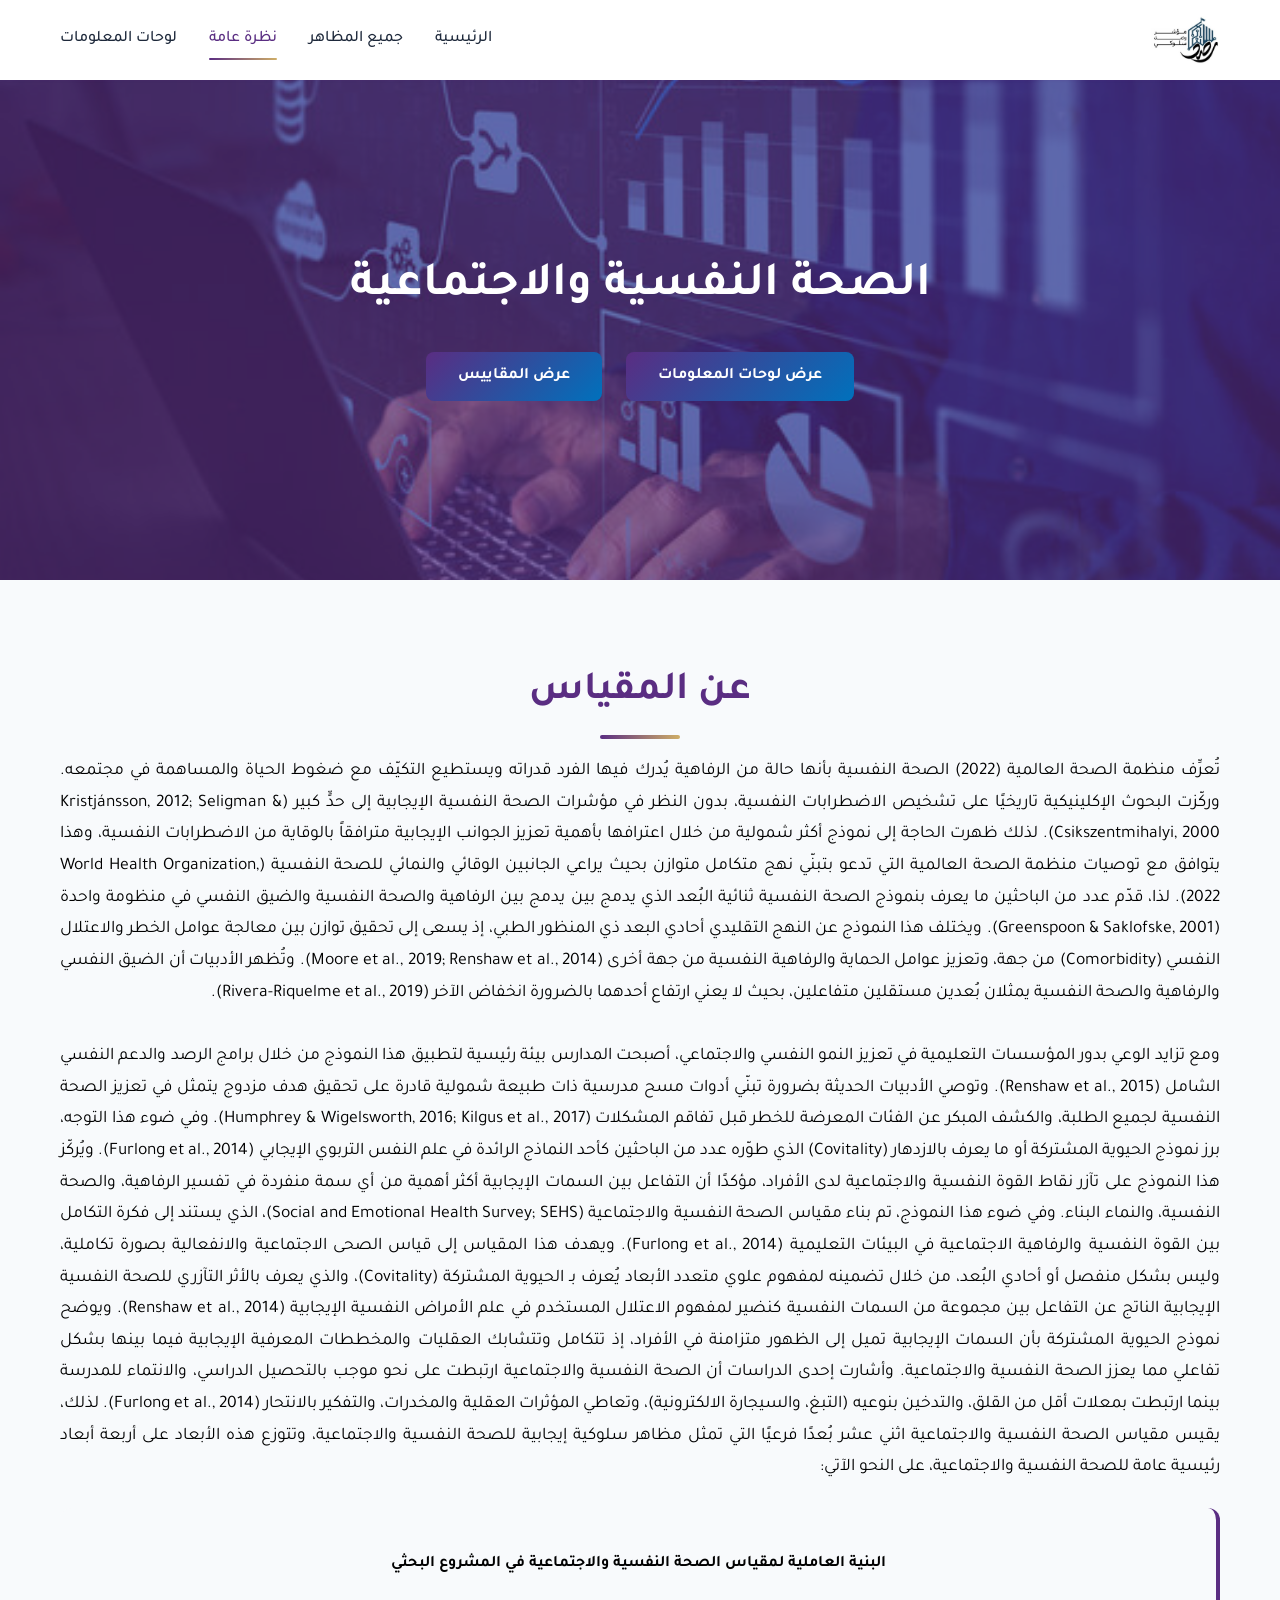
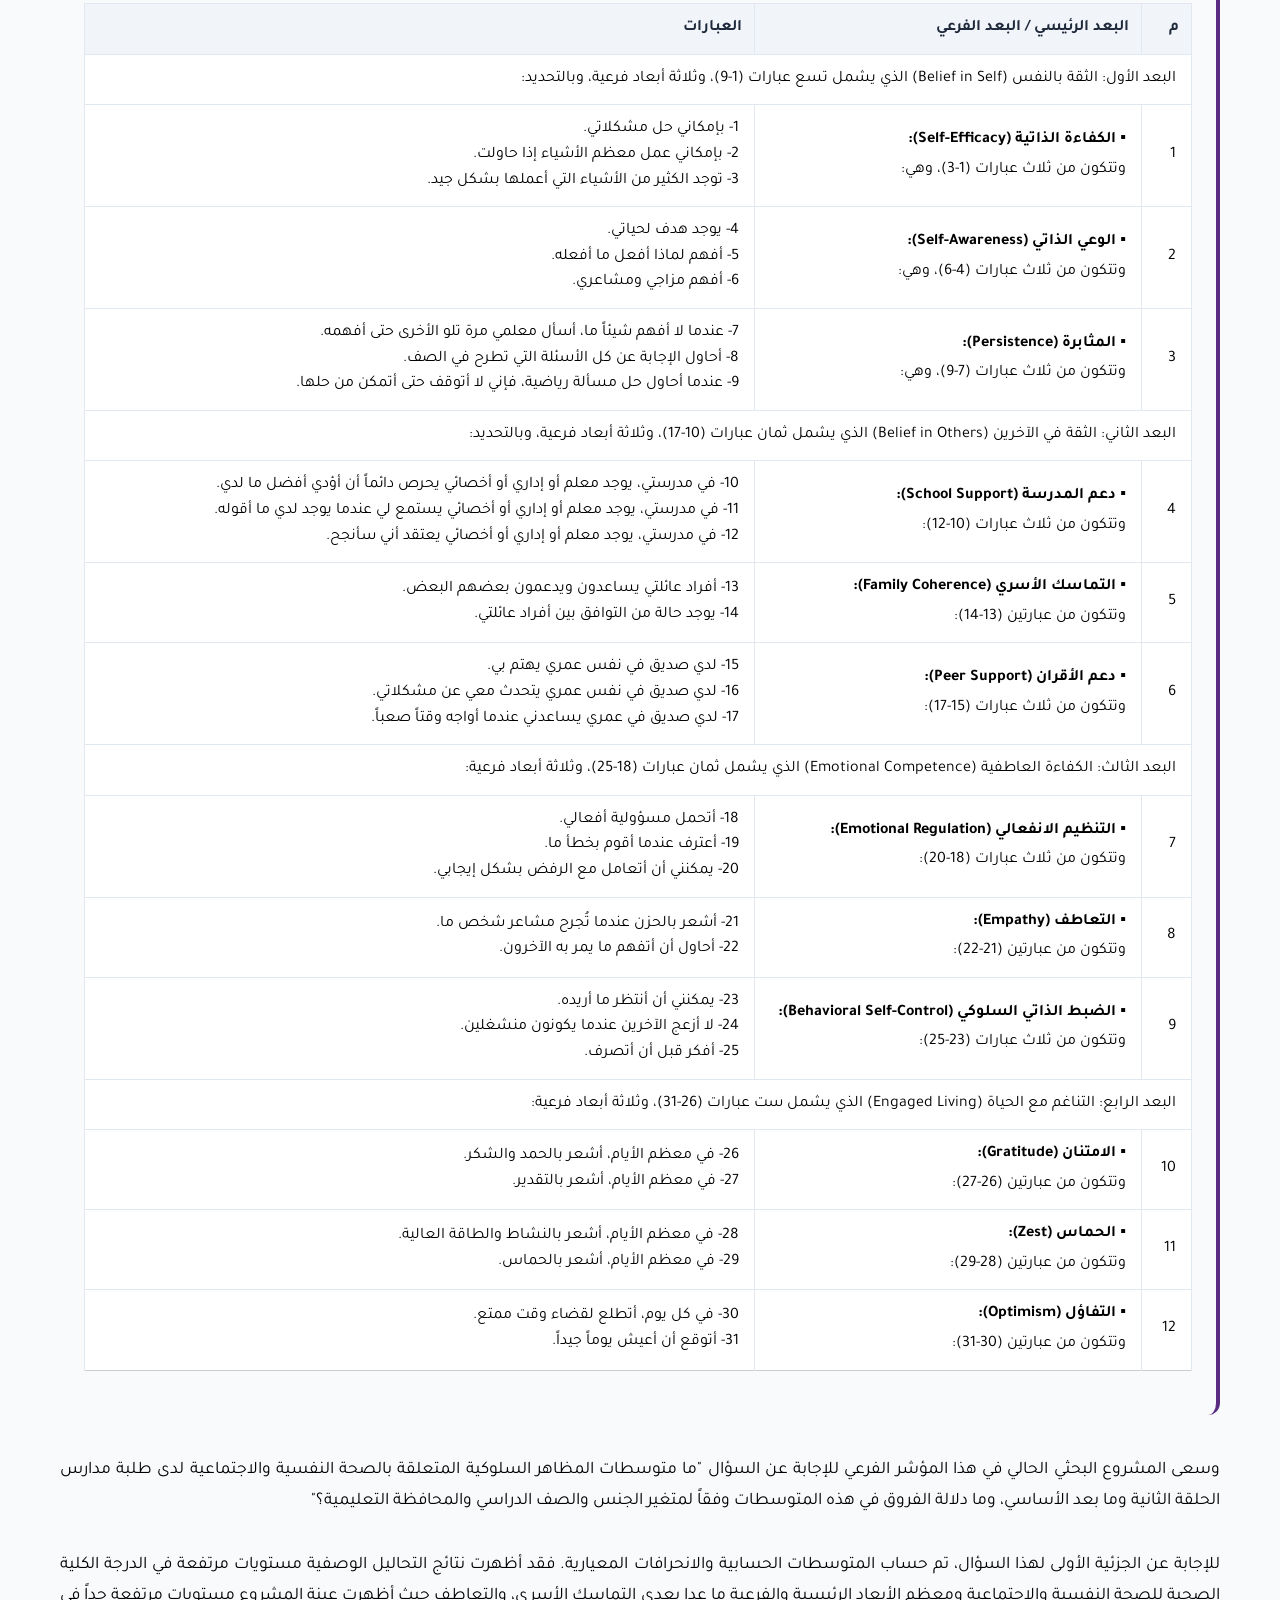
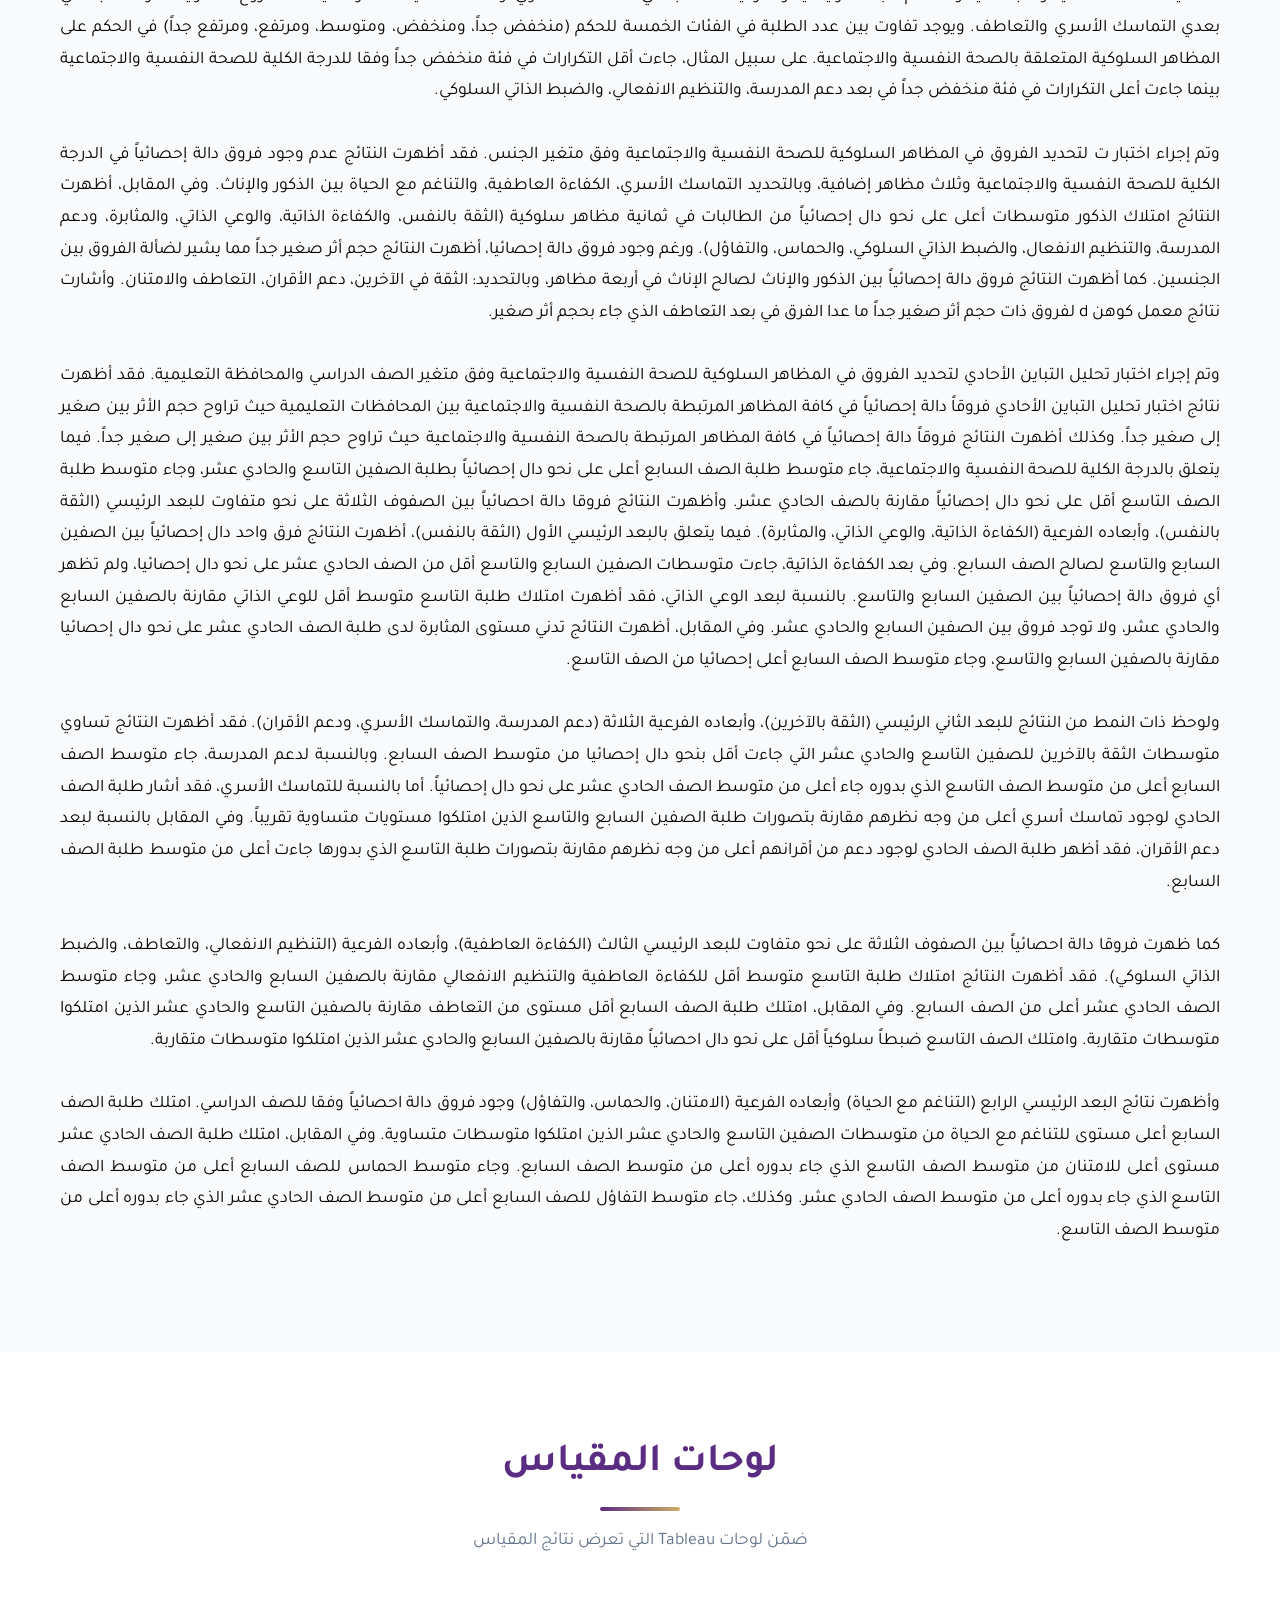
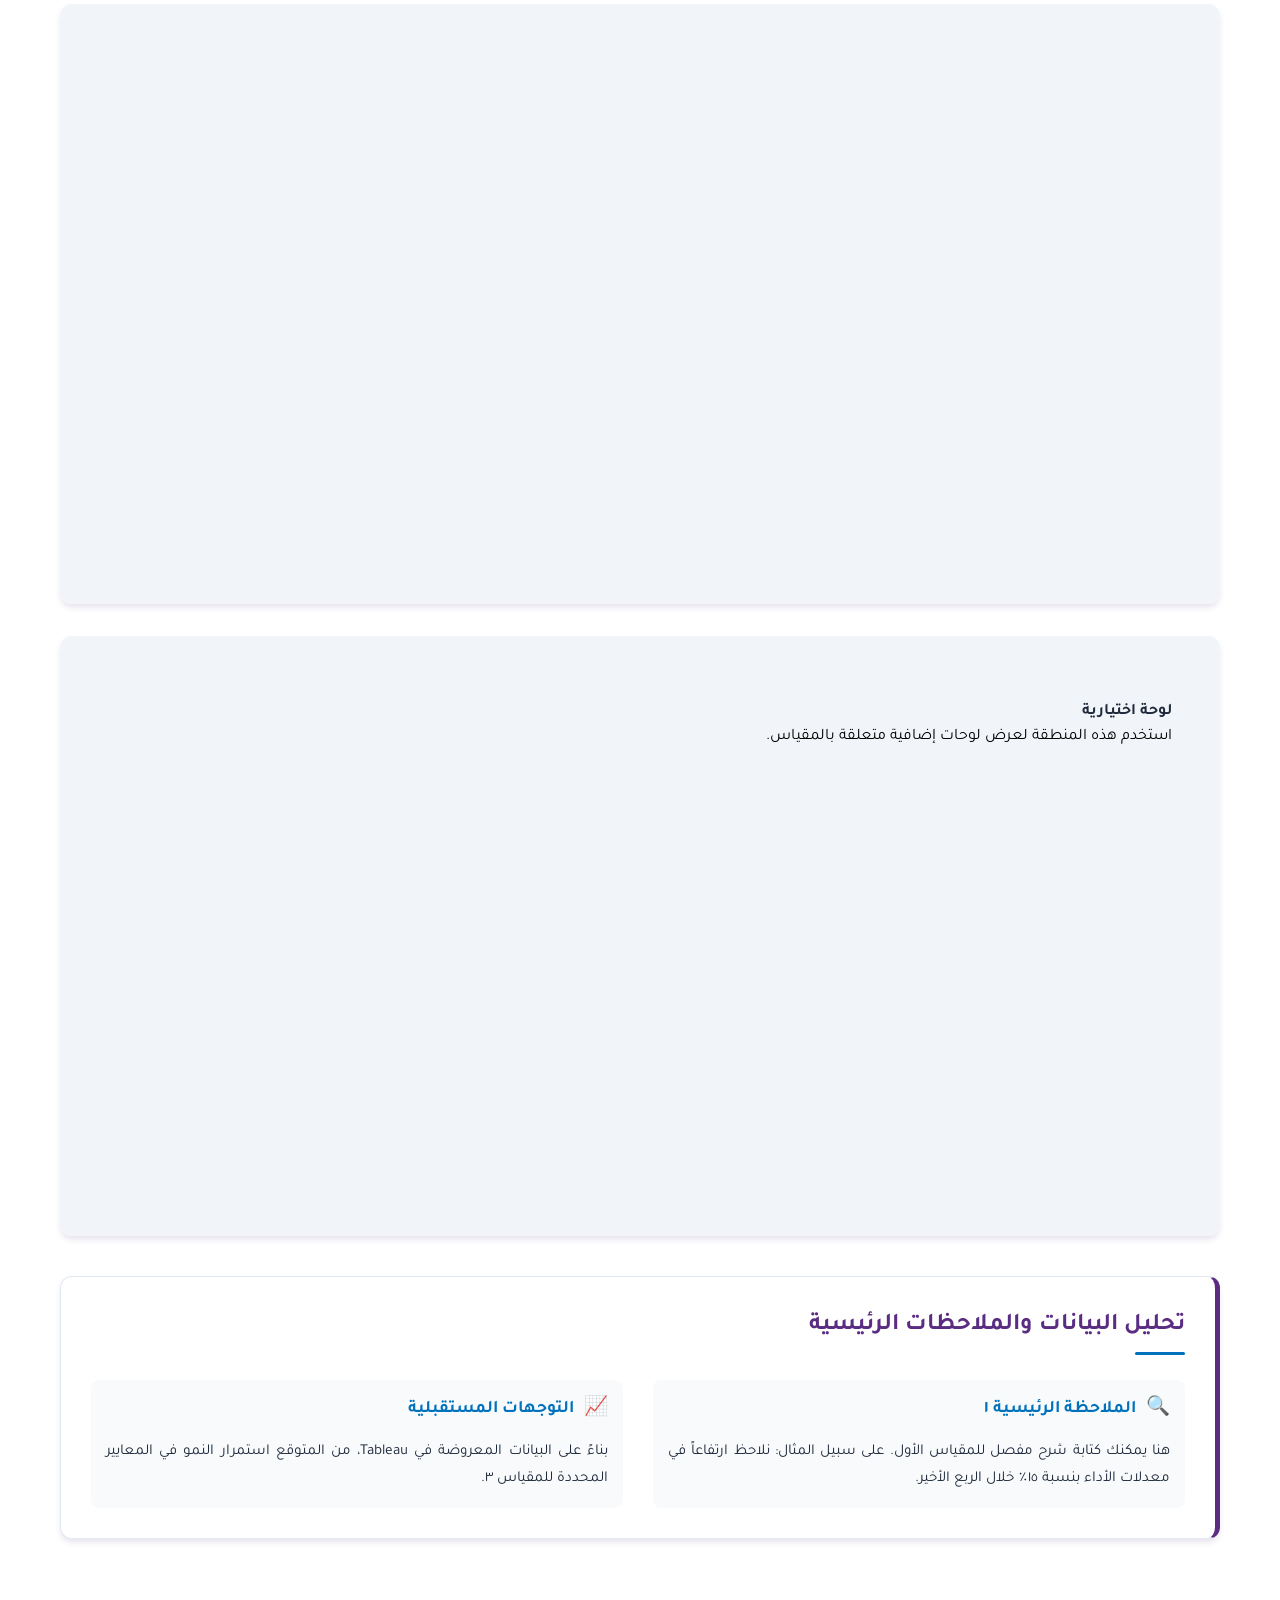
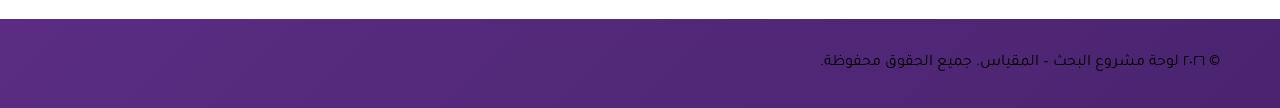
==== commit 9529c15d: "added small changes" ====
--- a/scale-1.html
+++ b/scale-1.html
@@ -20,7 +20,7 @@
             </div>
             <ul class="nav-menu" id="navMenu">
                 <li><a href="index.html" class="nav-link">الرئيسية</a></li>
-                <li><a href="index.html#scales" class="nav-link">جميع المقاييس</a></li>
+                <li><a href="index.html#scales-table" class="nav-link">جميع المظاهر</a></li>
                 <li><a href="#home" class="nav-link">نظرة عامة</a></li>
                 <li><a href="#dashboards" class="nav-link">لوحات المعلومات</a></li>
 
@@ -37,11 +37,11 @@
         <div class="hero-overlay"></div>
         <div class="container hero-content">
             <h1 class="hero-title">
-                مقياس الصحة النفسية والاجتماعية
+                 الصحة النفسية والاجتماعية
             </h1>
             <!-- <p class="hero-subtitle">استبدل هذا النص بوصف قصير للمقياس ١ وما يقيسه.</p> -->
             <a href="#dashboards" class="btn btn-primary">
-                عرض لوحات المقياس
+                عرض لوحات المعلومات
             </a>
             
             <a href="#" class="btn btn-primary">
--- a/styles.css
+++ b/styles.css
@@ -230,6 +230,7 @@
     border: none;
     cursor: pointer;
     font-size: 1rem;
+    margin: 10px;
 }
 
 .btn-primary {
@@ -261,7 +262,8 @@
 
 /* Sections */
 section {
-    padding: 80px 0;
+    /* it was 80 changes to 40 by KS */
+    padding: 80px 0; 
 }
 
 .section-title {
@@ -516,7 +518,7 @@
 
 /* Articles Section */
 .articles {
-    background-color: var(--bg-light);
+    background-color: var(--bg-white);
 }
 
 .articles-grid {
@@ -873,6 +875,7 @@
     .contact-info {
         gap: 1rem;
     }
+
 }
 
 @media (min-width: 769px) and (max-width: 1024px) {
@@ -1268,4 +1271,115 @@
     .analysis-content {
         grid-template-columns: 1fr;
     }
+}
+
+/* --- Team Section --- */
+.team-section {
+    background-color: var(--bg-light);
+    padding: 80px 0;
+}
+
+.team-grid {
+    display: flex;
+    flex-wrap: wrap;
+    justify-content: center;
+    gap: 2.5rem;
+    margin-top: 3rem;
+    max-width: 1200px;
+    margin-left: auto;
+    margin-right: auto;
+}
+
+.team-card {
+    background-color: var(--bg-white);
+    border-radius: 12px;
+    /* Removed horizontal padding so image hits the edges */
+    padding: 0 0 2rem 0; 
+    text-align: center;
+    box-shadow: var(--shadow-md);
+    transition: all 0.3s ease;
+    border: 1px solid var(--border-color);
+    display: flex;
+    flex-direction: column;
+    align-items: center;
+    overflow: hidden; /* This clips the image corners to the card radius */
+    
+    flex: 0 1 350px;
+    max-width: 100%;
+}
+
+.team-card:hover {
+    transform: translateY(-8px);
+    box-shadow: var(--shadow-xl);
+    border-top: 4px solid var(--accent-gold);
+}
+
+/* Updated: Rectangular Image Container filling the top half */
+.member-img-container {
+    width: 100%;       /* Spans full width of the card */
+    height: 220px;     /* Fixed height for the rectangle */
+    margin-bottom: 1.5rem;
+    position: relative;
+    overflow: hidden;
+    background: #f6f7f8;
+    background-image: linear-gradient(
+        to right, 
+        #f6f7f8 0%, 
+        #edeef1 20%, 
+        #f6f7f8 40%, 
+        #f6f7f8 100%
+    );
+    background-repeat: no-repeat;
+    background-size: 200% 100%; 
+    animation: teamShimmer 1.5s linear infinite;
+}
+
+@keyframes teamShimmer {
+    0% { background-position: 100% 0; }
+    100% { background-position: -100% 0; }
+}
+
+.member-img-container img {
+    width: 100%;
+    height: 100%;
+    object-fit: cover; /* Ensures the photo fills the rectangle without distorting */
+    
+    display: block;
+    position: relative;
+    z-index: 2;
+}
+
+/* Typography Adjustments (adding side padding back for text) */
+.member-name {
+    font-size: 1.4rem;
+    font-weight: 700;
+    color: var(--primary-color);
+    margin-bottom: 0.5rem;
+    padding: 0 1.5rem; /* Padding for text since card padding was removed */
+}
+
+.member-role {
+    font-size: 1rem;
+    font-weight: 600;
+    color: var(--secondary-color);
+    margin-bottom: 1.2rem;
+    padding: 0 1.5rem;
+}
+
+.member-desc {
+    font-size: 0.95rem;
+    color: var(--text-light);
+    line-height: 1.7;
+    margin-bottom: 0;
+    padding: 0 1.5rem;
+}
+
+/* Mobile Adjustments */
+@media (max-width: 768px) {
+    .team-card {
+        flex: 0 1 100%;
+    }
+    .member-img-container {
+        height: 200px; /* Slightly shorter rectangle for mobile */
+    }
 }
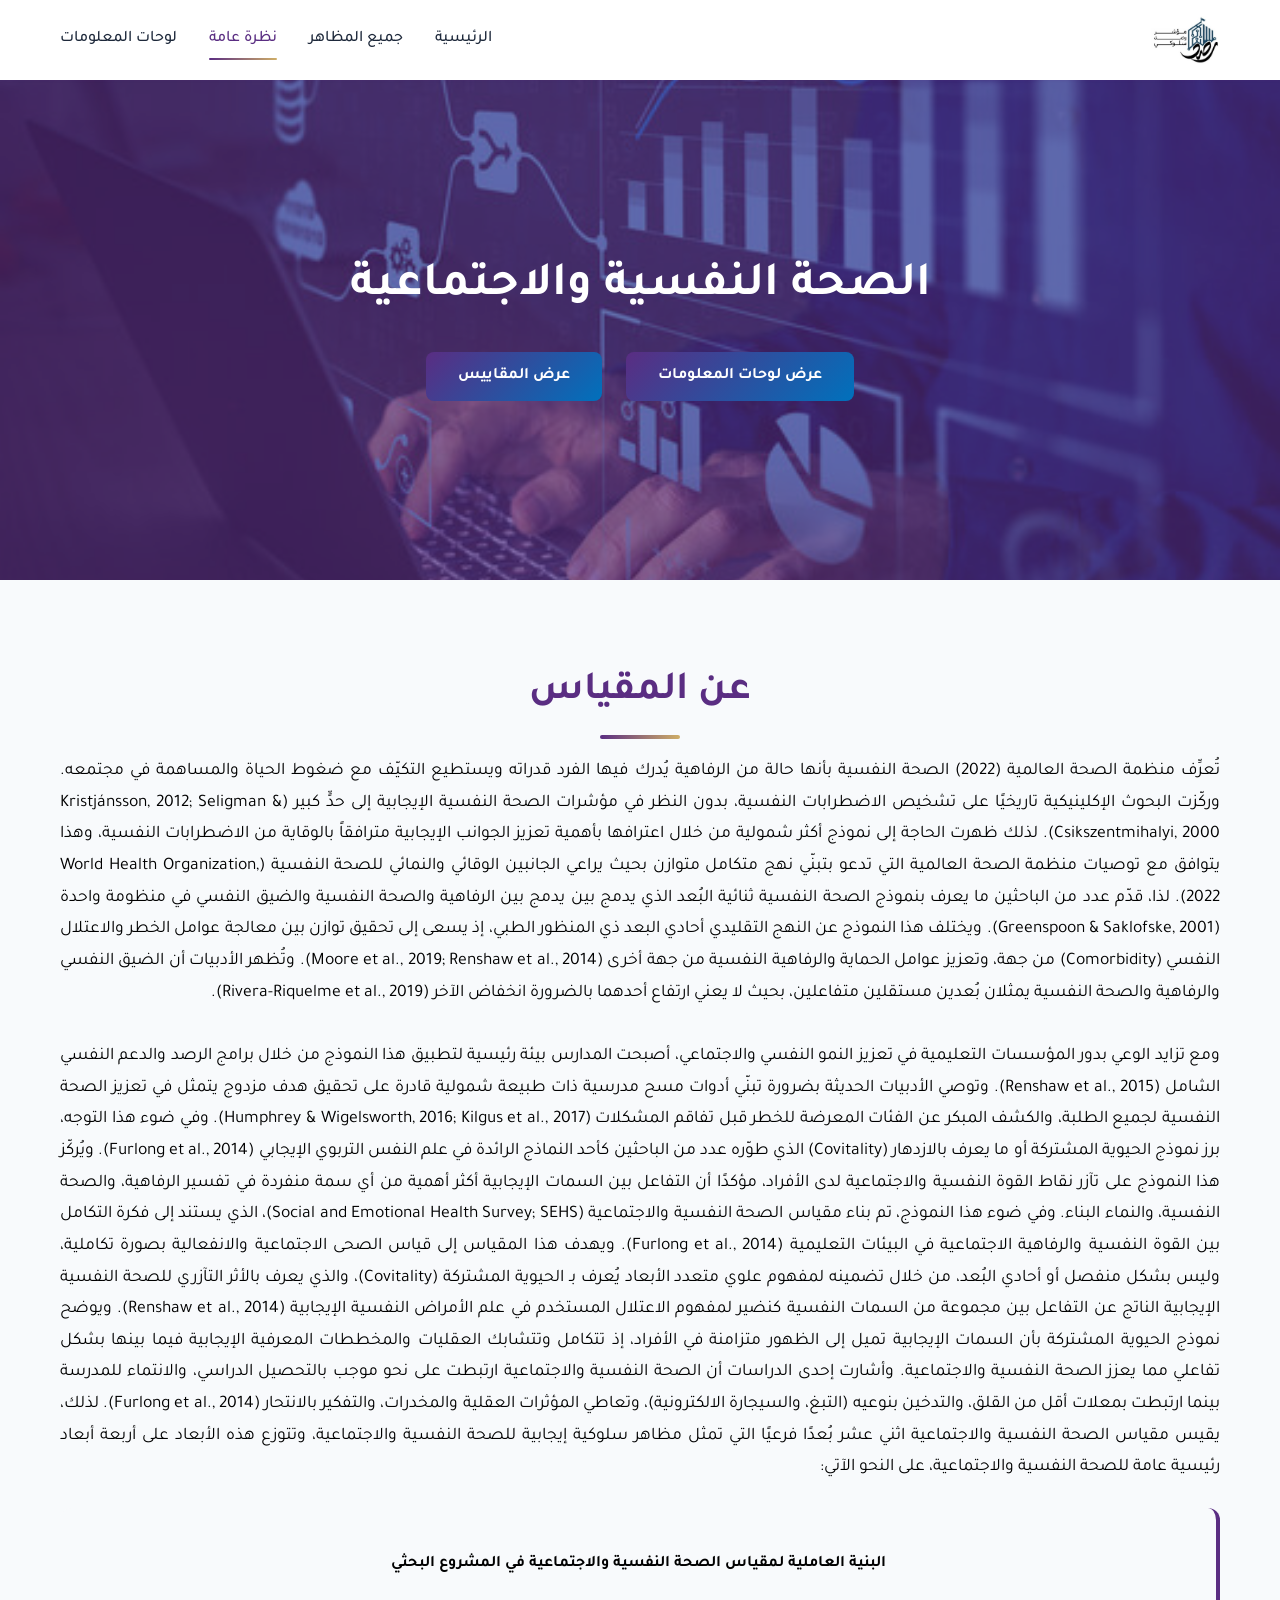
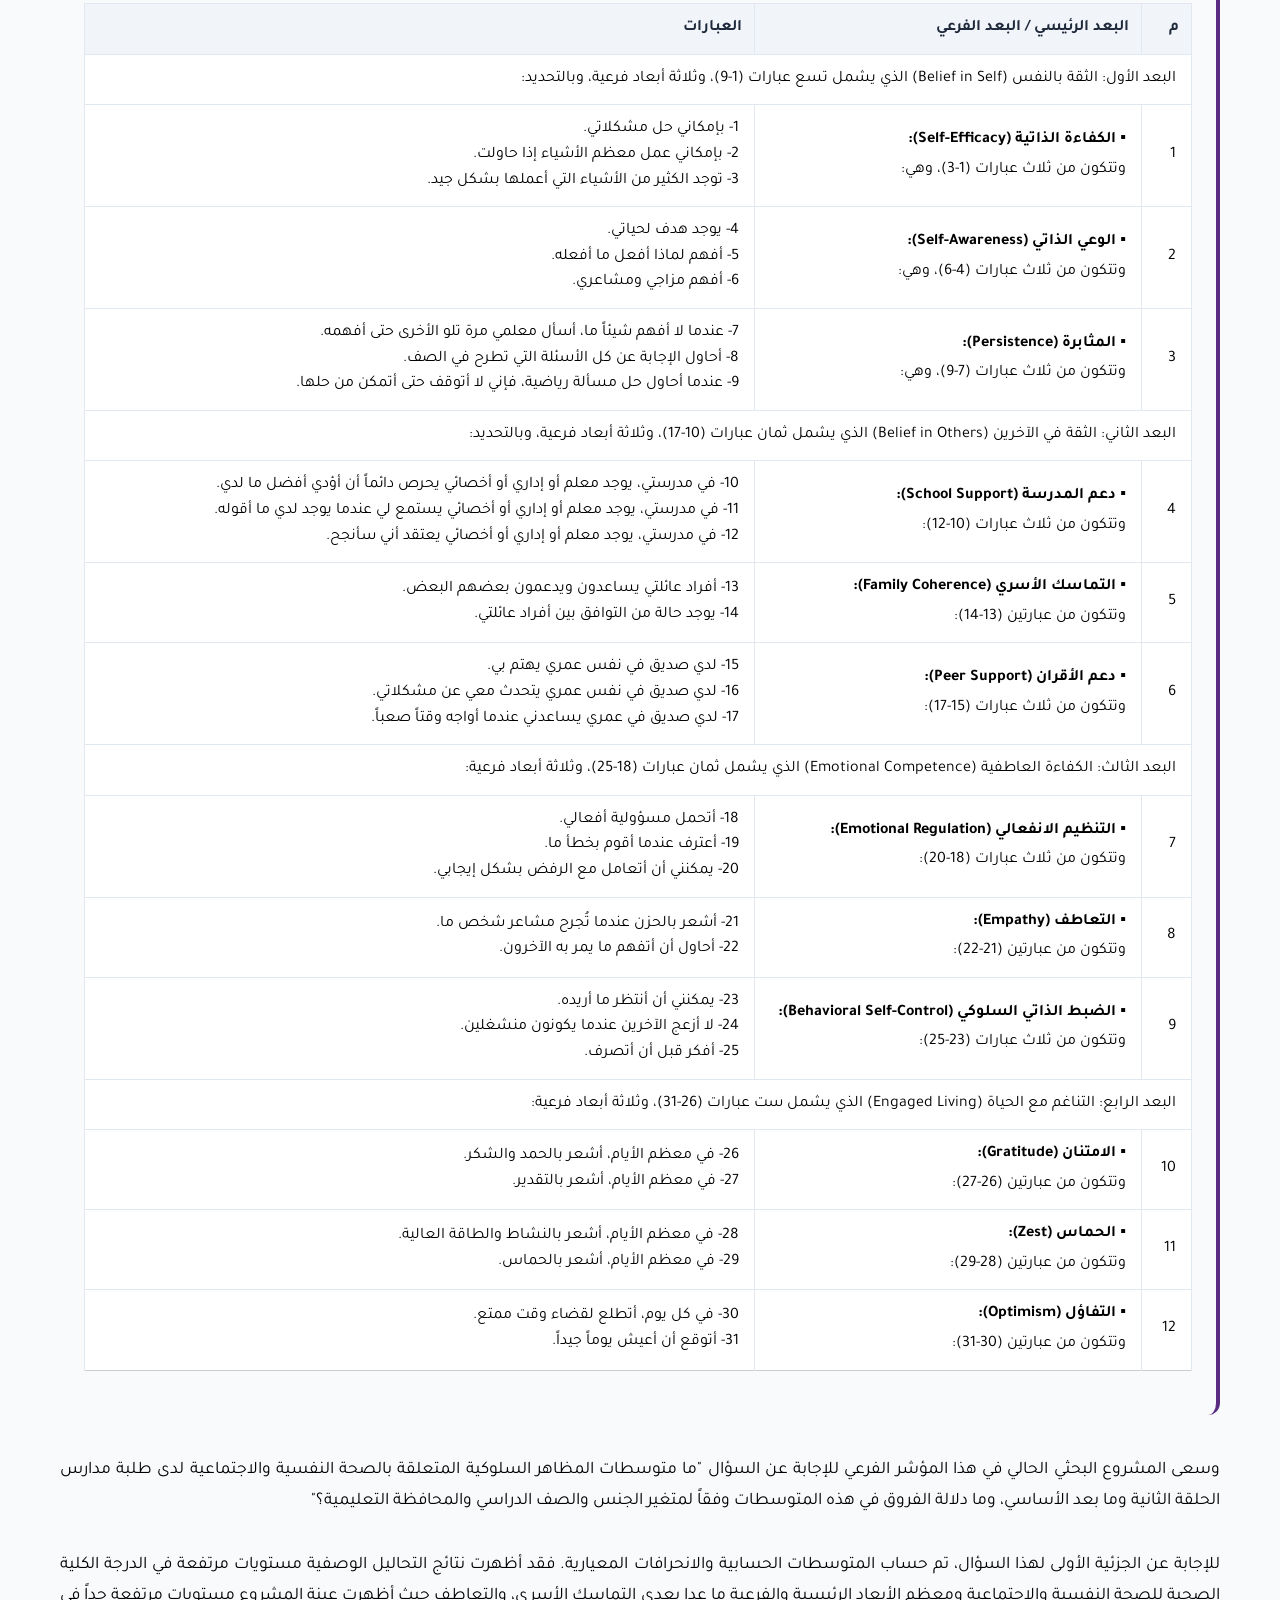
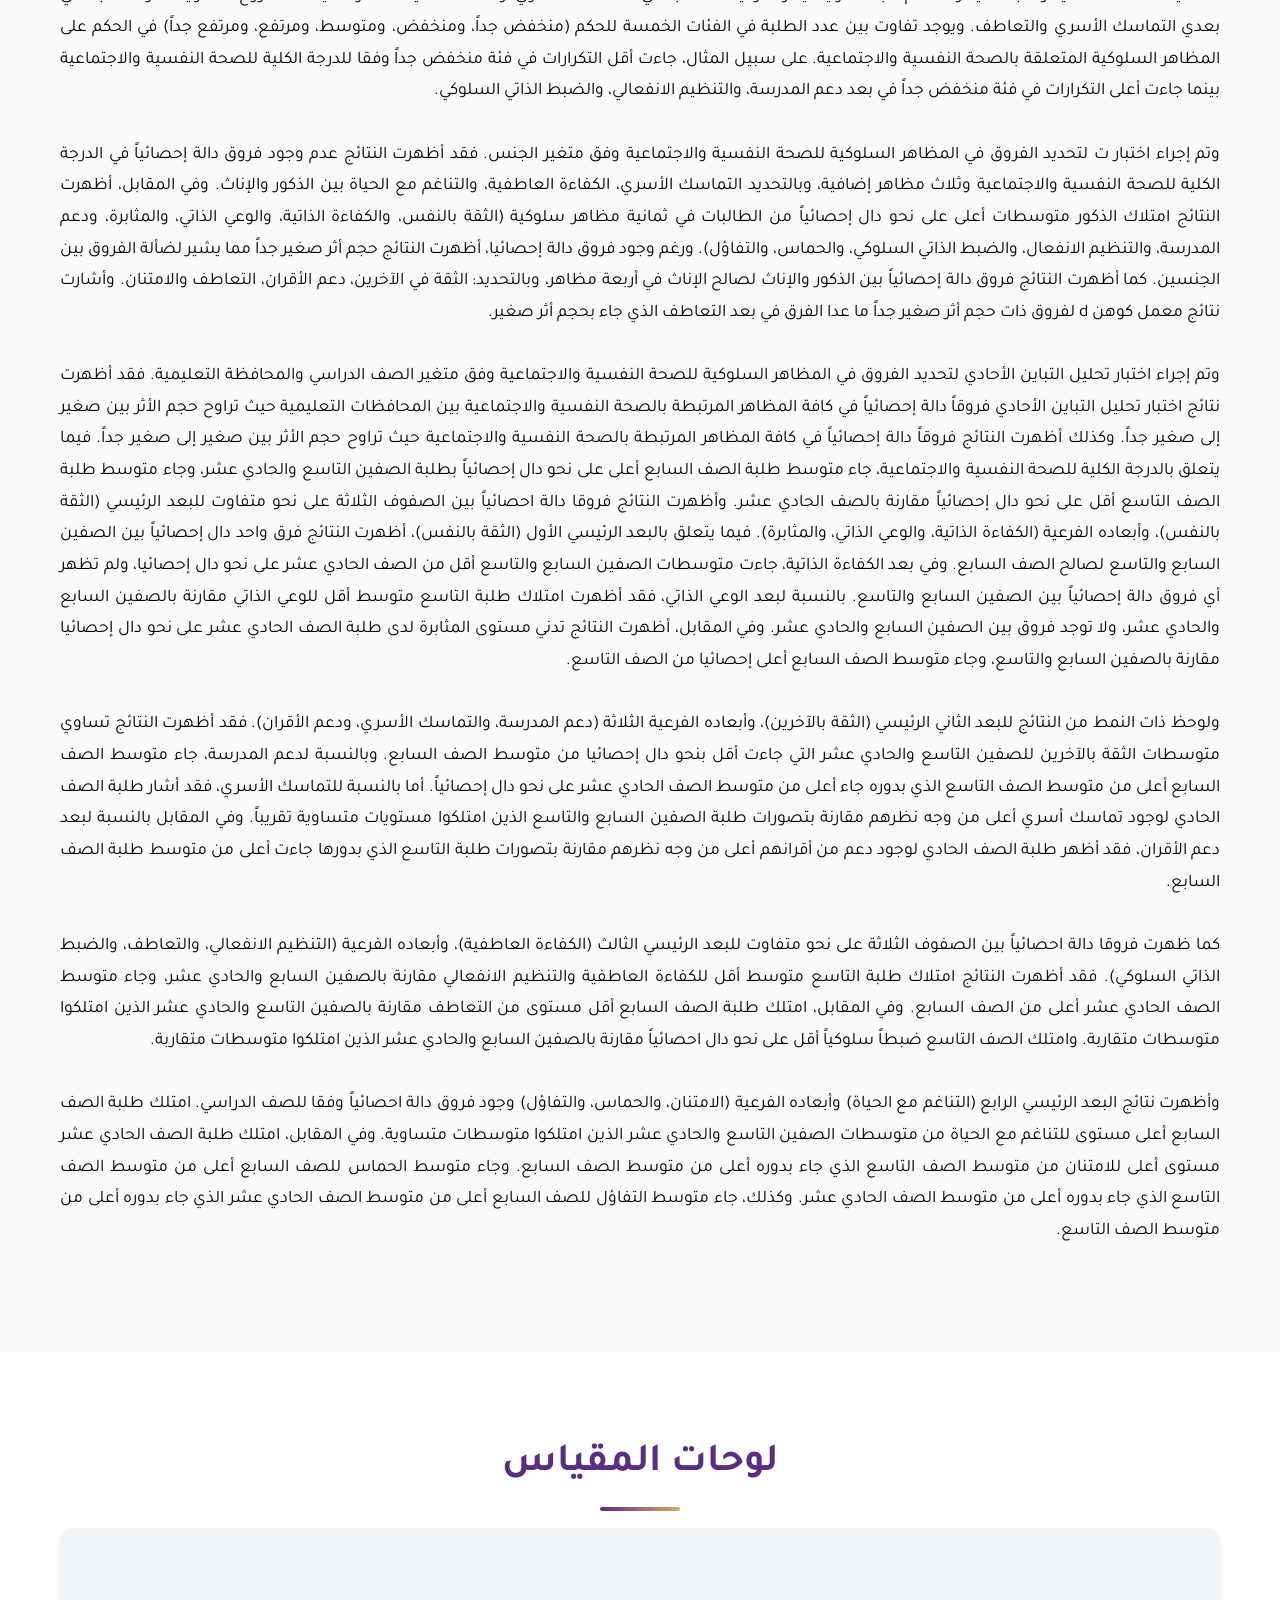
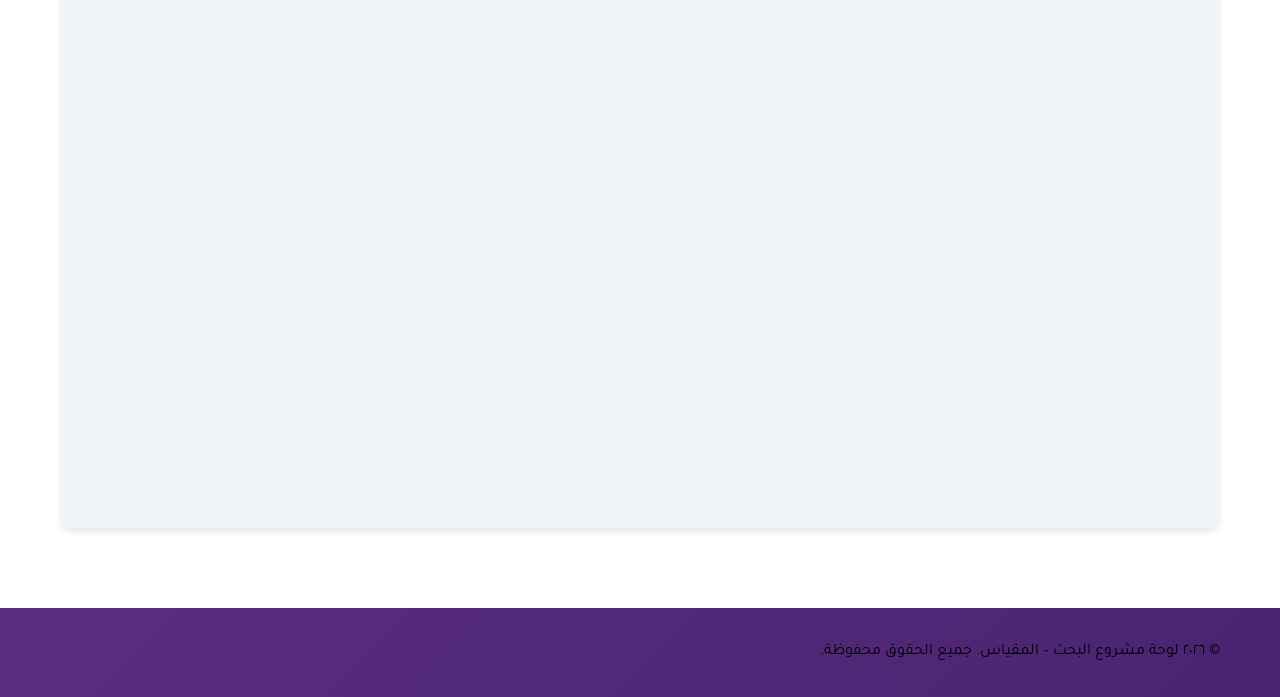
==== commit f0256613: "embeded the dashboards" ====
--- a/scale-1.html
+++ b/scale-1.html
@@ -37,15 +37,15 @@
         <div class="hero-overlay"></div>
         <div class="container hero-content">
             <h1 class="hero-title">
-                 الصحة النفسية والاجتماعية
+                الصحة النفسية والاجتماعية
             </h1>
             <!-- <p class="hero-subtitle">استبدل هذا النص بوصف قصير للمقياس ١ وما يقيسه.</p> -->
             <a href="#dashboards" class="btn btn-primary">
                 عرض لوحات المعلومات
             </a>
-            
+
             <a href="#" class="btn btn-primary">
-               عرض المقاييس
+                عرض المقاييس
             </a>
         </div>
     </section>
@@ -376,50 +376,79 @@
     <section id="dashboards" class="dashboards">
         <div class="container">
             <h2 class="section-title">لوحات المقياس</h2>
-            <p class="section-subtitle">ضمّن لوحات Tableau التي تعرض نتائج المقياس</p>
+            <!-- <p class="section-subtitle">ضمّن لوحات Tableau التي تعرض نتائج المقياس</p> -->
 
             <div class="dashboard-grid">
                 <div class="dashboard-card">
-                    <div class="dashboard-embed">
-                        <iframe
-                            src="https://public.tableau.com/views/SampleSuperstore/SuperstoreDashboard?:showVizHome=no&:embed=true"
-                            width="100%" height="600" frameborder="0" allowfullscreen></iframe>
-                    </div>
-                </div>
-
-                <div class="dashboard-card">
-                    <div class="dashboard-embed">
-                        <div class="dashboard-placeholder">
-                            <p class="placeholder-note">لوحة اختيارية</p>
-                            <p>استخدم هذه المنطقة لعرض لوحات إضافية متعلقة بالمقياس.</p>
+                    <div class="dashboard-card">
+                        <div class="dashboard-embed">
+                            <div class="dashboard-placeholder">
+
+                                <div class="tableauPlaceholder" id="viz1771997525105" style="position: relative;">
+                                    <noscript>
+                                        <a href="#">
+                                            <img alt="Dashboard 3"
+                                                src="https://public.tableau.com/static/images/Da/DashboardStudentDataMentalHealth_17695797349040/Dashboard3/1_rss.png"
+                                                style="border: none" />
+                                        </a>
+                                    </noscript>
+
+                                    <object class="tableauViz" style="display:none;">
+                                        <param name="host_url" value="https%3A%2F%2Fpublic.tableau.com%2F" />
+                                        <param name="embed_code_version" value="3" />
+                                        <param name="site_root" value="" />
+                                        <param name="name"
+                                            value="DashboardStudentDataMentalHealth_17695797349040/Dashboard3" />
+                                        <param name="tabs" value="no" />
+                                        <param name="toolbar" value="yes" />
+                                        <param name="static_image"
+                                            value="https://public.tableau.com/static/images/Da/DashboardStudentDataMentalHealth_17695797349040/Dashboard3/1.png" />
+                                        <param name="animate_transition" value="yes" />
+                                        <param name="display_static_image" value="yes" />
+                                        <param name="display_spinner" value="yes" />
+                                        <param name="display_overlay" value="yes" />
+                                        <param name="display_count" value="yes" />
+                                        <param name="language" value="en-US" />
+                                    </object>
+                                </div>
+
+                                <script type="text/javascript">
+                                    var divElement = document.getElementById('viz1771997525105');
+                                    var vizElement = divElement.getElementsByTagName('object')[0];
+
+                                    if (divElement.offsetWidth > 800) {
+                                        vizElement.style.minWidth = '420px';
+                                        vizElement.style.maxWidth = '1350px';
+                                        vizElement.style.width = '100%';
+                                        vizElement.style.minHeight = '587px';
+                                        vizElement.style.maxHeight = '887px';
+                                        vizElement.style.height = (divElement.offsetWidth * 0.75) + 'px';
+                                    } else if (divElement.offsetWidth > 500) {
+                                        vizElement.style.minWidth = '420px';
+                                        vizElement.style.maxWidth = '1350px';
+                                        vizElement.style.width = '100%';
+                                        vizElement.style.minHeight = '587px';
+                                        vizElement.style.maxHeight = '887px';
+                                        vizElement.style.height = (divElement.offsetWidth * 0.75) + 'px';
+                                    } else {
+                                        vizElement.style.width = '100%';
+                                        vizElement.style.height = '2077px';
+                                    }
+
+                                    var scriptElement = document.createElement('script');
+                                    scriptElement.src = 'https://public.tableau.com/javascripts/api/viz_v1.js';
+                                    vizElement.parentNode.insertBefore(scriptElement, vizElement);
+                                </script>
+
+                            </div>
                         </div>
                     </div>
                 </div>
             </div>
-
-            <div class="dashboard-analysis">
-                <div class="analysis-header">
-                    <h3>تحليل البيانات والملاحظات الرئيسية</h3>
-                </div>
-                <div class="analysis-content">
-                    <div class="analysis-item">
-                        <h4><span class="analysis-icon">🔍</span> الملاحظة الرئيسية ١</h4>
-                        <p>هنا يمكنك كتابة شرح مفصل للمقياس الأول. على سبيل المثال: نلاحظ ارتفاعاً في معدلات الأداء
-                            بنسبة ١٥٪ خلال الربع الأخير.</p>
-                    </div>
-                    <div class="analysis-item">
-                        <h4><span class="analysis-icon">📈</span> التوجهات المستقبلية</h4>
-                        <p>بناءً على البيانات المعروضة في Tableau، من المتوقع استمرار النمو في المعايير المحددة للمقياس
-                            ٣.</p>
-                    </div>
-                </div>
-            </div>
         </div>
     </section>
 
     <!-- Footer Section -->
-
-
 
     <footer class="footer">
         <div class="container">
--- a/styles.css
+++ b/styles.css
@@ -656,7 +656,7 @@
 
 /* Contact Section */
 .contact {
-    background-color: var(--bg-white);
+    background-color: var(--bg-light);
 }
 
 .contact-content {
@@ -701,6 +701,53 @@
     color: white;
     padding: 2rem 0;
     text-align: center;
+}
+
+/* Partners Section */
+.partners {
+    background-color: var(--bg-white);
+}
+
+.partners-grid {
+    margin-top: 3rem;
+    display: grid;
+    grid-template-columns: repeat(auto-fit, minmax(180px, 1fr));
+    gap: 2rem;
+    align-items: center;
+    justify-items: center;
+}
+
+.partner-card {
+    background-color: var(--bg-white);
+    border-radius: 16px;
+    padding: 1.5rem 1.25rem;
+    box-shadow: var(--shadow-md);
+    border: 1px solid rgba(148, 163, 184, 0.35);
+    display: flex;
+    flex-direction: column;
+    align-items: center;
+    transition: transform 0.25s ease, box-shadow 0.25s ease, border-color 0.25s ease;
+}
+
+.partner-card:hover {
+    transform: translateY(-6px);
+    box-shadow: var(--shadow-lg);
+    border-color: var(--accent-gold);
+}
+
+.partner-logo {
+    max-width: 140px;
+    max-height: 70px;
+    object-fit: contain;
+    margin-bottom: 0.75rem;
+    filter: drop-shadow(0 2px 4px rgba(15, 23, 42, 0.18));
+}
+
+.partner-name {
+    font-size: 0.95rem;
+    color: var(--text-light);
+    text-align: center;
+    margin-top: 0.25rem;
 }
 
 /* Modal */
@@ -732,26 +779,36 @@
 
 .close-modal {
     position: absolute;
-    right: 1rem;
-    top: 1rem;
-    font-size: 2rem;
-    font-weight: bold;
+    right: 1.25rem;
+    top: 1.25rem;
+    width: 32px;
+    height: 32px;
+    border-radius: 999px;
+    display: flex;
+    align-items: center;
+    justify-content: center;
+    font-size: 1.3rem;
+    font-weight: 700;
     color: var(--text-light);
+    background-color: rgba(148, 163, 184, 0.12);
     cursor: pointer;
-    transition: color 0.3s ease;
+    box-shadow: 0 2px 6px rgba(15, 23, 42, 0.12);
+    transition: background-color 0.25s ease, color 0.25s ease, transform 0.25s ease, box-shadow 0.25s ease;
 }
 
 .close-modal:hover {
-    color: var(--accent-red);
-    transform: rotate(90deg);
-    transition: all 0.3s ease;
+    background-color: var(--accent-red);
+    color: #ffffff;
+    transform: translateY(-1px) scale(1.05) rotate(90deg);
+    box-shadow: 0 4px 10px rgba(193, 39, 45, 0.35);
 }
 
 .modal-content h2 {
     margin-bottom: 1.5rem;
     color: var(--primary-color);
     border-bottom: 3px solid var(--accent-gold);
-    padding-bottom: 0.5rem;
+    padding: 0.5rem 3.5rem 0.5rem 1.5rem; /* extra space on the right for the close icon */
+    text-align: center;
 }
 
 .form-group {
@@ -1070,7 +1127,8 @@
 .scales-circle-grid {
     display: grid;
     grid-template-columns: repeat(3, 1fr); 
-    gap: 60px 30px; /* Increased vertical gap to accommodate the button */
+  /* Increased vertical gap to accommodate the button */
+    gap: 20px 30px; 
     max-width: 1100px;
     margin: 0 auto;
     padding: 40px 20px;
@@ -1123,7 +1181,7 @@
 }
 
 /* --- THE BUTTON (Placed after Title) --- */
-.card-link {
+/* .card-link {
     background-color: #f0fff4;
     color: var(--primary-color);
     padding: 6px 20px;
@@ -1133,7 +1191,7 @@
     transition: all 0.3s ease;
     display: inline-block;
     border: 1px solid #e0f2e0;
-}
+} */
 
 /* --- Hover Effects --- */
 .scale-item:hover {
@@ -1185,9 +1243,6 @@
         font-size: 1.8rem;
     }
 }
-
-
-
 
 /* dashboard description design */
 /* Dynamic Dashboard Analysis - Theme Aware */
@@ -1291,14 +1346,14 @@
 }
 
 .team-card {
-    background-color: var(--bg-white);
-    border-radius: 12px;
+    background: linear-gradient(135deg, rgba(90, 45, 130, 0.03), rgba(0, 113, 188, 0.03));
+    border-radius: 16px;
     /* Removed horizontal padding so image hits the edges */
-    padding: 0 0 2rem 0; 
+    padding: 0 0 2rem 0;
     text-align: center;
     box-shadow: var(--shadow-md);
-    transition: all 0.3s ease;
-    border: 1px solid var(--border-color);
+    transition: transform 0.3s ease, box-shadow 0.3s ease, border-top-color 0.3s ease, background 0.3s ease;
+    border: 1px solid rgba(148, 163, 184, 0.35);
     display: flex;
     flex-direction: column;
     align-items: center;
@@ -1312,6 +1367,7 @@
     transform: translateY(-8px);
     box-shadow: var(--shadow-xl);
     border-top: 4px solid var(--accent-gold);
+    background: linear-gradient(135deg, rgba(90, 45, 130, 0.06), rgba(0, 113, 188, 0.04));
 }
 
 /* Updated: Rectangular Image Container filling the top half */
@@ -1368,10 +1424,43 @@
 
 .member-desc {
     font-size: 0.95rem;
-    color: var(--text-light);
+    color: var(--text-dark);
     line-height: 1.7;
     margin-bottom: 0;
     padding: 0 1.5rem;
+    text-align: justify;
+    display: -webkit-box;
+    -webkit-line-clamp: 2;
+    -webkit-box-orient: vertical;
+    overflow: hidden;
+}
+
+.read-more-btn {
+    margin-top: 1.25rem;
+    padding: 0.5rem 1.4rem;
+    border-radius: 999px;
+    border: 1px solid var(--primary-color);
+    background-color: transparent;
+    color: var(--primary-color);
+    font-size: 0.9rem;
+    font-weight: 600;
+    cursor: pointer;
+    transition: background 0.3s ease, color 0.3s ease, box-shadow 0.3s ease, transform 0.3s ease;
+}
+
+.read-more-btn:hover {
+    background: linear-gradient(135deg, var(--primary-color), var(--secondary-color));
+    color: #ffffff;
+    box-shadow: 0 8px 18px rgba(90, 45, 130, 0.28);
+    transform: translateY(-2px);
+}
+
+.team-modal-desc {
+    font-size: 0.95rem;
+    color: var(--text-dark);
+    line-height: 1.8;
+    text-align: justify;
+    white-space: normal;
 }
 
 /* Mobile Adjustments */
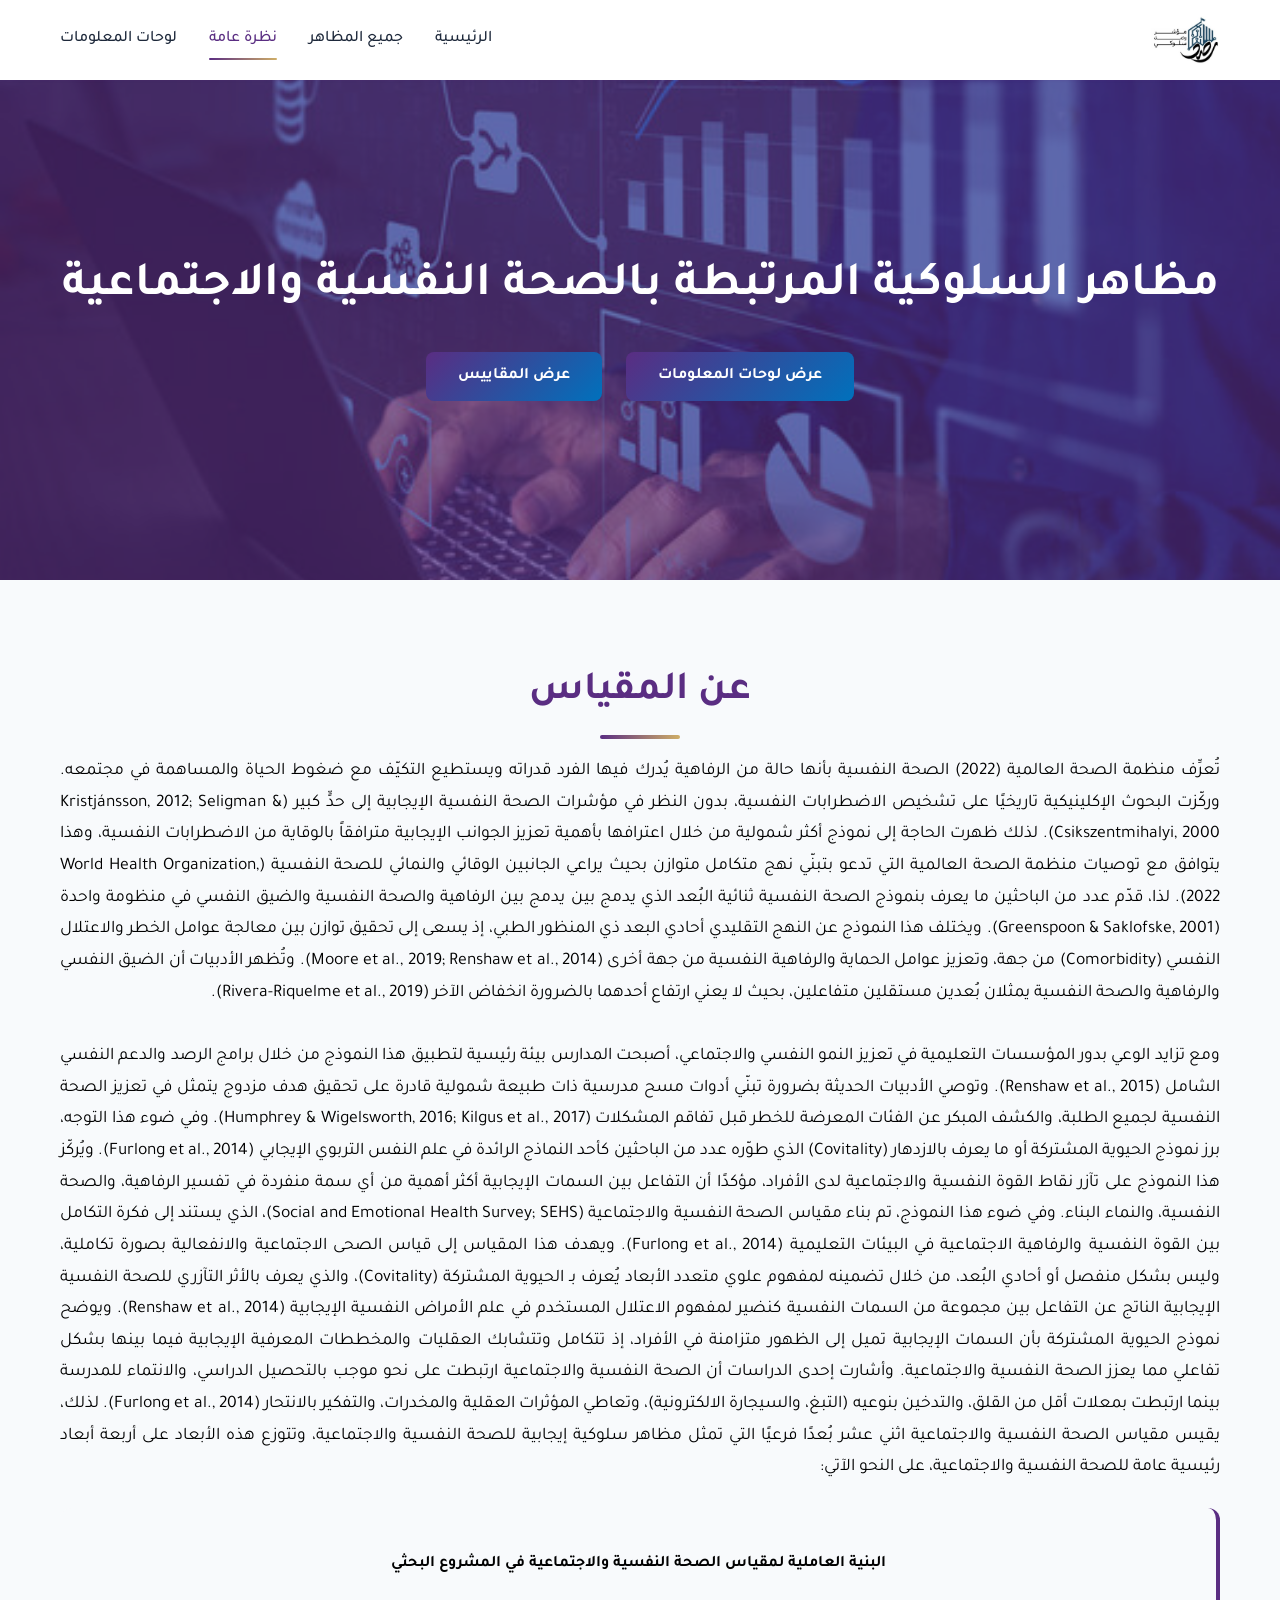
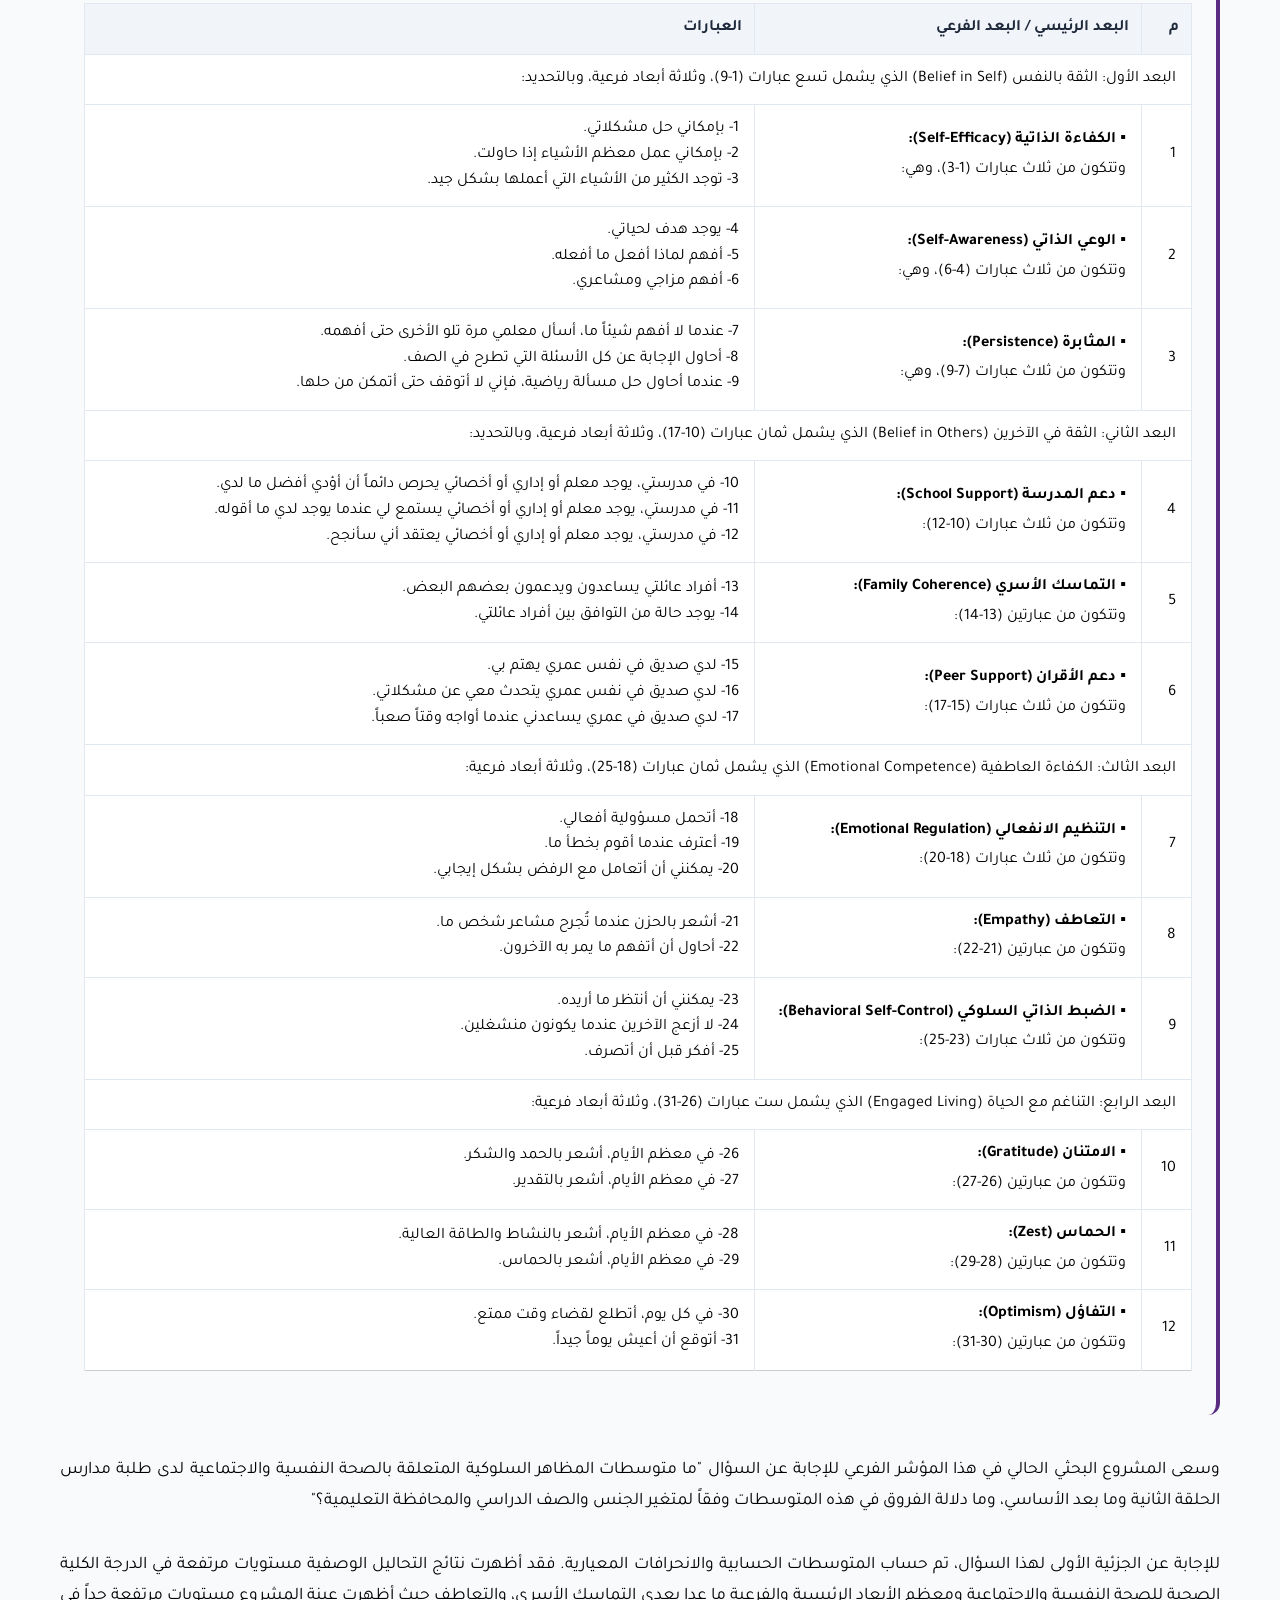
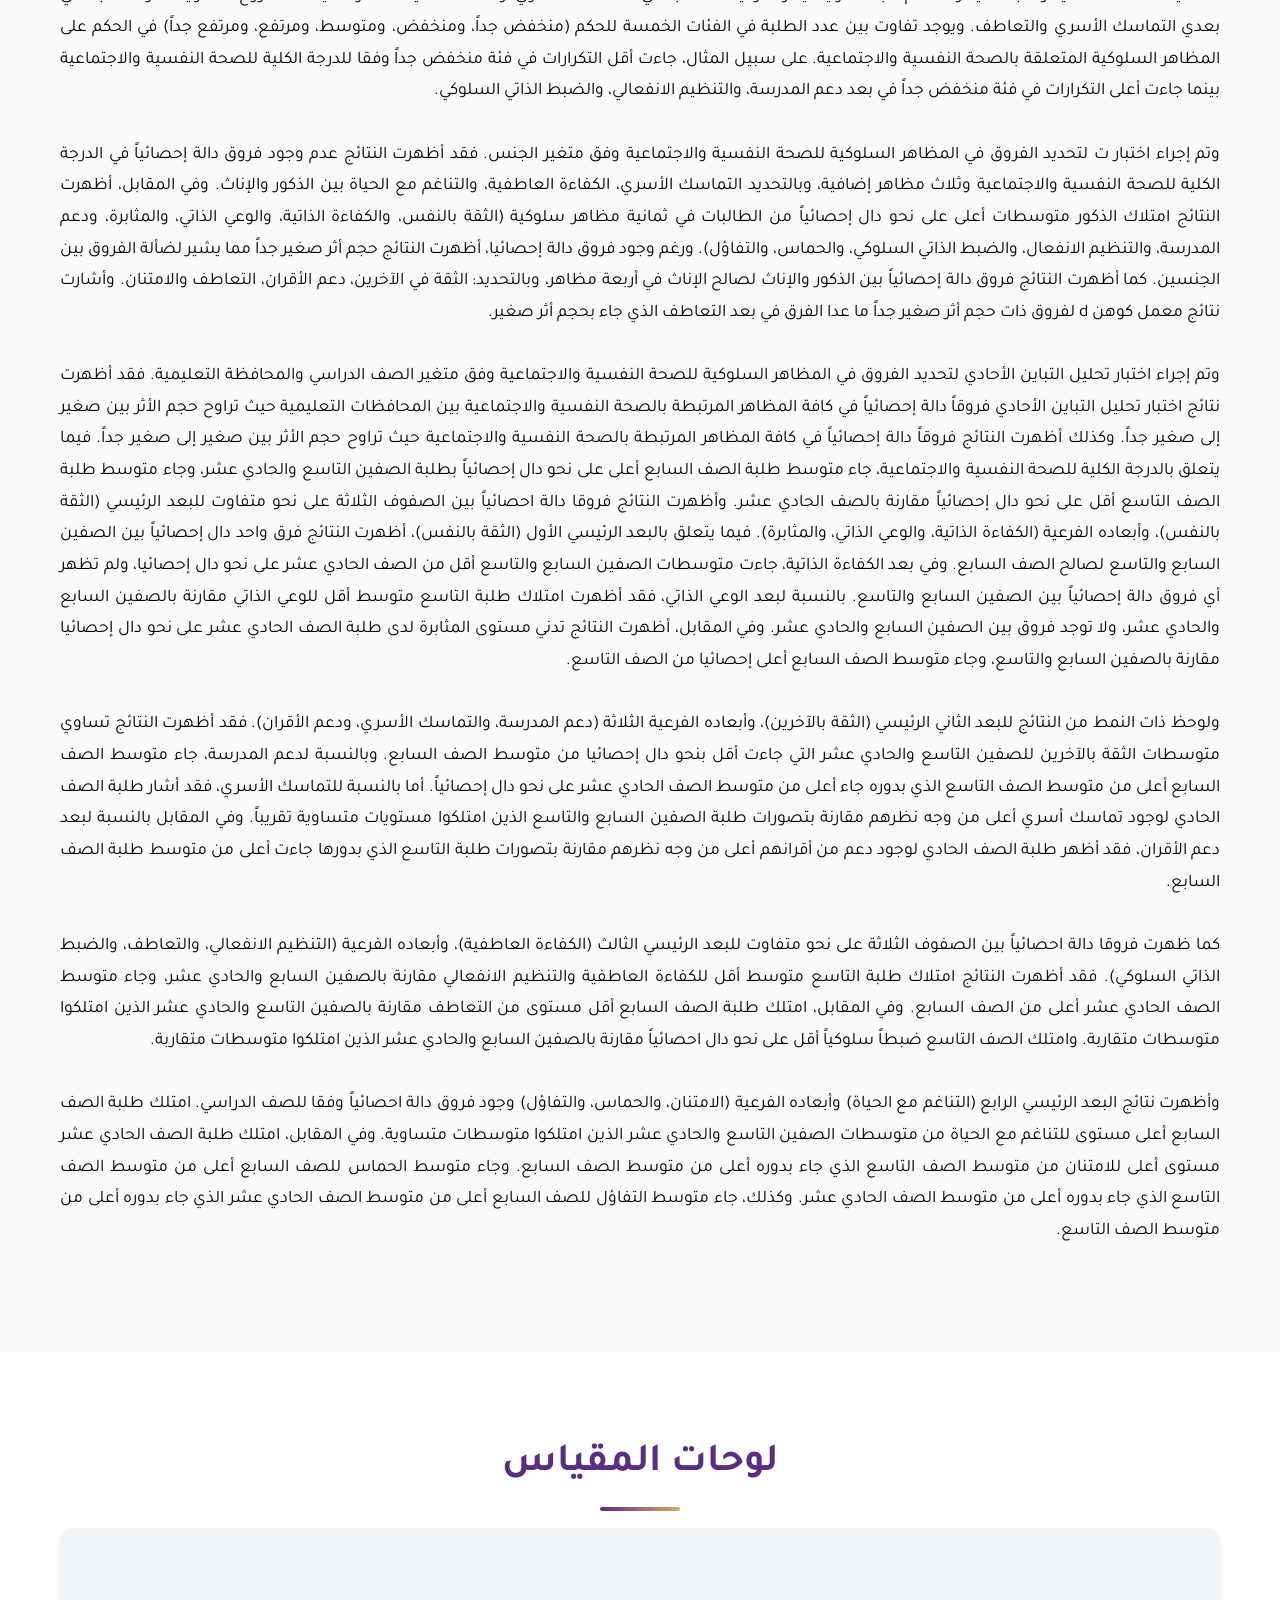
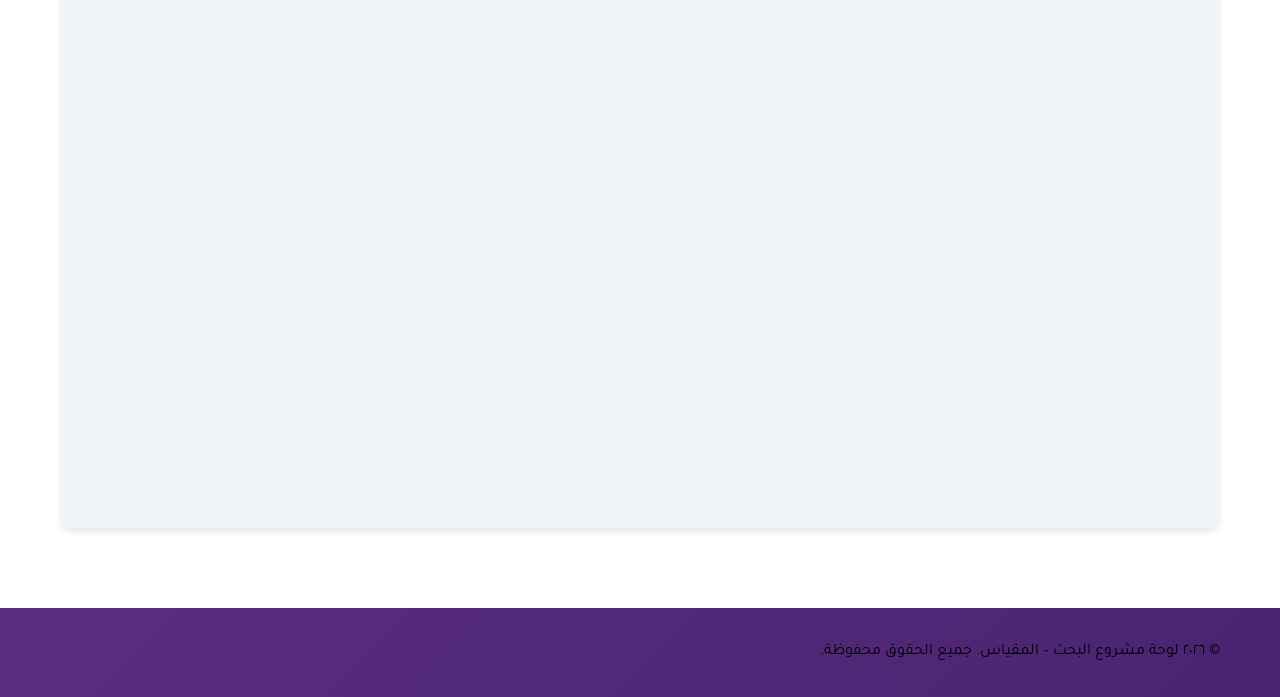
==== commit 03631f22: "dashboard analysis redesign" ====
--- a/scale-1.html
+++ b/scale-1.html
@@ -10,6 +10,10 @@
     <link rel="preconnect" href="https://fonts.gstatic.com" crossorigin>
     <link href="https://fonts.googleapis.com/css2?family=Tajawal:wght@300;400;500;700;800&display=swap"
         rel="stylesheet">
+
+
+        <meta name="view-transition" content="same-origin" /> 
+        <!-- added by KS -->
 </head>
 
 <body class="theme-1">
@@ -37,7 +41,8 @@
         <div class="hero-overlay"></div>
         <div class="container hero-content">
             <h1 class="hero-title">
-                الصحة النفسية والاجتماعية
+                مظاهر السلوكية المرتبطة
+                بالصحة النفسية والاجتماعية
             </h1>
             <!-- <p class="hero-subtitle">استبدل هذا النص بوصف قصير للمقياس ١ وما يقيسه.</p> -->
             <a href="#dashboards" class="btn btn-primary">
--- a/styles.css
+++ b/styles.css
@@ -16,14 +16,14 @@
     --accent-green: #6CC24A;
     --accent-orange: #F7941D;
     --accent-red: #C1272D;
-    
+
     /* Neutral Colors */
     --text-dark: #1e293b;
     --text-light: #64748b;
     --bg-light: #f8fafc;
     --bg-white: #ffffff;
     --border-color: #e2e8f0;
-    
+
     /* Shadows */
     --shadow-sm: 0 1px 2px 0 rgba(90, 45, 130, 0.1);
     --shadow-md: 0 4px 6px -1px rgba(90, 45, 130, 0.15);
@@ -84,6 +84,7 @@
         right: -100%;
         transition: right 0.3s ease;
     }
+
     [dir="rtl"] .nav-menu.active {
         left: auto;
         right: 0;
@@ -212,7 +213,7 @@
 .hero-subtitle {
 
     font-size: 1.25rem;
-        color: #ffffff;
+    color: #ffffff;
     text-align: center;
     margin-bottom: 2rem;
     opacity: 0.95;
@@ -263,7 +264,7 @@
 /* Sections */
 section {
     /* it was 80 changes to 40 by KS */
-    padding: 80px 0; 
+    padding: 80px 0;
 }
 
 .section-title {
@@ -654,6 +655,41 @@
     margin-top: 2rem;
 }
 
+/* contact added by KS */
+
+.contact {
+    text-align: center;
+    padding: 60px 20px;
+}
+
+.contact-icons {
+    display: flex;
+    justify-content: center;
+    gap: 40px;
+    margin-top: 30px;
+    flex-wrap: wrap;
+}
+
+.contact-icon {
+    font-size: 28px;
+    color: #333;
+    background: #f5f5f5;
+    width: 70px;
+    height: 70px;
+    display: flex;
+    align-items: center;
+    justify-content: center;
+    border-radius: 50%;
+    text-decoration: none;
+    transition: all 0.3s ease;
+}
+
+.contact-icon:hover {
+    background: #0077ff;
+    color: #fff;
+    transform: translateY(-5px);
+}
+
 /* Contact Section */
 .contact {
     background-color: var(--bg-light);
@@ -694,6 +730,7 @@
     font-size: 1.1rem;
     color: var(--text-dark);
 }
+/* end of contact style old */
 
 /* Footer */
 .footer {
@@ -704,7 +741,7 @@
 }
 
 /* Partners Section */
-.partners {
+/* .partners {
     background-color: var(--bg-white);
 }
 
@@ -748,6 +785,79 @@
     color: var(--text-light);
     text-align: center;
     margin-top: 0.25rem;
+} */
+
+
+.partners-logos {
+    display: flex;
+    justify-content: center;
+    align-items: center;
+    gap: 60px;
+    flex-wrap: wrap;
+}
+
+.partners-logos img {
+    height: 90px;          /* Control all logos with same height */
+    width: auto;           /* Keep aspect ratio */
+    object-fit: contain;   /* Prevent distortion */
+}
+/* Section Spacing */
+.partners {
+    padding: 50px 0;
+}
+
+/* Flex Container to center exactly 3 logos */
+.partners-logos-container {
+    display: flex;
+    justify-content: center;
+    /* Centers the group horizontally */
+    align-items: center;
+    /* Aligns logos of different heights vertically */
+    gap: 120px;
+    /* Generous spacing between logos */
+    flex-wrap: wrap;
+    /* Ensures it wraps on mobile */
+}
+
+/* Individual Item Wrapper */
+.partner-item {
+    display: flex;
+    justify-content: center;
+    align-items: center;
+    flex: 0 1 auto;
+}
+
+/* Logo Image Styling */
+.partner-img {
+    max-width: 220px;
+    /* Slightly larger since there is no text */
+    max-height: 100px;
+    /* Keeps the row uniform */
+    width: auto;
+    height: auto;
+    display: block;
+    filter: drop-shadow(0px 2px 4px rgba(0, 0, 0, 0.05));
+    /* Very subtle depth */
+    transition: all 0.3s ease;
+}
+
+/* Interaction: Slight zoom on hover */
+.partner-item:hover .partner-img {
+    transform: scale(1.08);
+    filter: drop-shadow(0px 8px 15px rgba(0, 0, 0, 0.1));
+}
+
+/* Mobile Adjustments */
+@media (max-width: 768px) {
+    .partners-logos-container {
+        gap: 60px;
+        /* Reduces gap on smaller screens */
+    }
+
+    .partner-img {
+        max-width: 160px;
+        max-height: 80px;
+    }
 }
 
 /* Modal */
@@ -807,7 +917,8 @@
     margin-bottom: 1.5rem;
     color: var(--primary-color);
     border-bottom: 3px solid var(--accent-gold);
-    padding: 0.5rem 3.5rem 0.5rem 1.5rem; /* extra space on the right for the close icon */
+    padding: 0.5rem 3.5rem 0.5rem 1.5rem;
+    /* extra space on the right for the close icon */
     text-align: center;
 }
 
@@ -850,6 +961,7 @@
     from {
         opacity: 0;
     }
+
     to {
         opacity: 1;
     }
@@ -860,6 +972,7 @@
         opacity: 0;
         transform: translateY(20px);
     }
+
     to {
         opacity: 1;
         transform: translateY(0);
@@ -871,6 +984,7 @@
         transform: translateY(-50px);
         opacity: 0;
     }
+
     to {
         transform: translateY(0);
         opacity: 1;
@@ -944,57 +1058,71 @@
 /* Themed pages for each scale */
 
 body.theme-1 {
-    --primary-color: #5A2D82; /* Purple */
+    --primary-color: #5A2D82;
+    /* Purple */
     --primary-dark: #4a2470;
-    --secondary-color: #0071BC; /* Blue */
+    --secondary-color: #0071BC;
+    /* Blue */
     --secondary-dark: #005a94;
     --hero-overlay: rgba(90, 45, 130, 0.65);
 }
 
 body.theme-2 {
-    --primary-color: #0071BC; /* Blue */
+    --primary-color: #0071BC;
+    /* Blue */
     --primary-dark: #005a94;
-    --secondary-color: #6CC24A; /* Green */
+    --secondary-color: #6CC24A;
+    /* Green */
     --secondary-dark: #4f9938;
     --hero-overlay: rgba(0, 113, 188, 0.65);
 }
 
 body.theme-3 {
-    --primary-color: #6CC24A; /* Green */
+    --primary-color: #6CC24A;
+    /* Green */
     --primary-dark: #4f9938;
-    --secondary-color: #F7941D; /* Orange */
+    --secondary-color: #F7941D;
+    /* Orange */
     --secondary-dark: #c86f11;
     --hero-overlay: rgba(108, 194, 74, 0.65);
 }
 
 body.theme-4 {
-    --primary-color: #F7941D; /* Orange */
+    --primary-color: #F7941D;
+    /* Orange */
     --primary-dark: #c86f11;
-    --secondary-color: #CFAE67; /* Gold */
+    --secondary-color: #CFAE67;
+    /* Gold */
     --secondary-dark: #a78846;
     --hero-overlay: rgba(247, 148, 29, 0.65);
 }
 
 body.theme-5 {
-    --primary-color: #CFAE67; /* Gold */
+    --primary-color: #CFAE67;
+    /* Gold */
     --primary-dark: #a78846;
-    --secondary-color: #5A2D82; /* Purple */
+    --secondary-color: #5A2D82;
+    /* Purple */
     --secondary-dark: #4a2470;
     --hero-overlay: rgba(207, 174, 103, 0.65);
 }
 
 body.theme-6 {
-    --primary-color: #C1272D; /* Red */
+    --primary-color: #C1272D;
+    /* Red */
     --primary-dark: #941920;
-    --secondary-color: #F7941D; /* Orange */
+    --secondary-color: #F7941D;
+    /* Orange */
     --secondary-dark: #c86f11;
     --hero-overlay: rgba(193, 39, 45, 0.65);
 }
 
 body.theme-7 {
-    --primary-color: #5A2D82; /* Purple */
+    --primary-color: #5A2D82;
+    /* Purple */
     --primary-dark: #4a2470;
-    --secondary-color: #6CC24A; /* Green */
+    --secondary-color: #6CC24A;
+    /* Green */
     --secondary-dark: #4f9938;
     --hero-overlay: rgba(90, 45, 130, 0.5);
 }
@@ -1002,12 +1130,12 @@
 
 
 /* CSS added by Kulthoom */
- p {
-    color: #000000; 
+p {
+    color: #000000;
     /* the black color is not working on the text */
-     line-height: 1.6; 
-     text-align: justify;
-    }
+    line-height: 1.6;
+    text-align: justify;
+}
 
 
 /* Table Structure */
@@ -1017,7 +1145,7 @@
     margin: 20px 0;
     border: 1px solid #ccc;
     /* This ensures it uses the website's default font */
-    font-family: inherit; 
+    font-family: inherit;
     color: #000000;
 }
 
@@ -1033,13 +1161,13 @@
 /* The Fix: Reduced Cell Padding */
 .scales-table td {
     /* Reduced padding: 15px Top/Bottom | 12px Left/Right */
-    padding: 15px 12px !important; 
-    
+    padding: 15px 12px !important;
+
     border: 1px solid #ccc;
     vertical-align: top;
     text-align: right;
     color: #000000;
-    line-height: 1.6; 
+    line-height: 1.6;
 }
 
 /* Space under bold titles */
@@ -1050,10 +1178,12 @@
 }
 
 .sub-dim {
-    font-weight: bold; /* This makes the text bold */
+    font-weight: bold;
+    /* This makes the text bold */
     display: inline-block;
     margin-bottom: 4px;
-    color: #000000;    /* Ensures it stays pure black */
+    color: #000000;
+    /* Ensures it stays pure black */
 }
 
 /* --- New CSS for the Metadata Table --- */
@@ -1106,6 +1236,7 @@
     .scales-table {
         font-size: 0.9rem;
     }
+
     .table-main-header {
         font-size: 1rem !important;
     }
@@ -1126,9 +1257,9 @@
 /* --- Grid Container (3 Columns) --- */
 .scales-circle-grid {
     display: grid;
-    grid-template-columns: repeat(3, 1fr); 
-  /* Increased vertical gap to accommodate the button */
-    gap: 20px 30px; 
+    grid-template-columns: repeat(3, 1fr);
+    /* Increased vertical gap to accommodate the button */
+    gap: 20px 30px;
     max-width: 1100px;
     margin: 0 auto;
     padding: 40px 20px;
@@ -1152,7 +1283,7 @@
     border-radius: 50%;
     overflow: hidden;
     border: 5px solid #ffffff;
-    box-shadow: 0 10px 25px rgba(0,0,0,0.08);
+    box-shadow: 0 10px 25px rgba(0, 0, 0, 0.08);
     background: #fff;
     margin-bottom: 20px;
     display: flex;
@@ -1173,8 +1304,10 @@
     font-weight: 700;
     color: #333;
     line-height: 1.4;
-    margin: 0 0 15px 0; /* Space below title for the button */
-    min-height: 2.8em; /* Keeps buttons aligned if titles wrap */
+    margin: 0 0 15px 0;
+    /* Space below title for the button */
+    min-height: 2.8em;
+    /* Keeps buttons aligned if titles wrap */
     display: flex;
     align-items: center;
     max-width: 340px;
@@ -1199,7 +1332,7 @@
 }
 
 .scale-item:hover .circle-wrapper {
-    border-color:var(--primary-color);
+    border-color: var(--primary-color);
     box-shadow: 0 15px 35px rgba(76, 175, 80, 0.2);
 }
 
@@ -1225,7 +1358,8 @@
 
 .main-title {
     font-size: 2.2rem;
-    color: var(--primary-color); /* Your #5A2D82 purple */
+    color: var(--primary-color);
+    /* Your #5A2D82 purple */
     margin-bottom: 10px;
     font-weight: 800;
 }
@@ -1233,10 +1367,12 @@
 .title-underline {
     width: 80px;
     height: 4px;
-    background: var(--secondary-color); /* Your #0071BC blue */
+    background: var(--secondary-color);
+    /* Your #0071BC blue */
     margin: 0 auto;
     border-radius: 2px;
 }
+
 /* --- Responsive adjustment for the title --- */
 @media (max-width: 768px) {
     .main-title {
@@ -1250,7 +1386,7 @@
     margin-top: 40px;
     background: var(--bg-white);
     /* Automatically uses the theme's primary color for the border */
-    border-right: 5px solid var(--primary-color); 
+    border-right: 5px solid var(--primary-color);
     padding: 30px;
     border-radius: 12px;
     box-shadow: var(--shadow-md);
@@ -1357,8 +1493,9 @@
     display: flex;
     flex-direction: column;
     align-items: center;
-    overflow: hidden; /* This clips the image corners to the card radius */
-    
+    overflow: hidden;
+    /* This clips the image corners to the card radius */
+
     flex: 0 1 350px;
     max-width: 100%;
 }
@@ -1372,34 +1509,40 @@
 
 /* Updated: Rectangular Image Container filling the top half */
 .member-img-container {
-    width: 100%;       /* Spans full width of the card */
-    height: 220px;     /* Fixed height for the rectangle */
+    width: 100%;
+    /* Spans full width of the card */
+    height: 220px;
+    /* Fixed height for the rectangle */
     margin-bottom: 1.5rem;
     position: relative;
     overflow: hidden;
     background: #f6f7f8;
-    background-image: linear-gradient(
-        to right, 
-        #f6f7f8 0%, 
-        #edeef1 20%, 
-        #f6f7f8 40%, 
-        #f6f7f8 100%
-    );
+    background-image: linear-gradient(to right,
+            #f6f7f8 0%,
+            #edeef1 20%,
+            #f6f7f8 40%,
+            #f6f7f8 100%);
     background-repeat: no-repeat;
-    background-size: 200% 100%; 
+    background-size: 200% 100%;
     animation: teamShimmer 1.5s linear infinite;
 }
 
 @keyframes teamShimmer {
-    0% { background-position: 100% 0; }
-    100% { background-position: -100% 0; }
+    0% {
+        background-position: 100% 0;
+    }
+
+    100% {
+        background-position: -100% 0;
+    }
 }
 
 .member-img-container img {
     width: 100%;
     height: 100%;
-    object-fit: cover; /* Ensures the photo fills the rectangle without distorting */
-    
+    object-fit: cover;
+    /* Ensures the photo fills the rectangle without distorting */
+
     display: block;
     position: relative;
     z-index: 2;
@@ -1411,7 +1554,8 @@
     font-weight: 700;
     color: var(--primary-color);
     margin-bottom: 0.5rem;
-    padding: 0 1.5rem; /* Padding for text since card padding was removed */
+    padding: 0 1.5rem;
+    /* Padding for text since card padding was removed */
 }
 
 .member-role {
@@ -1468,7 +1612,56 @@
     .team-card {
         flex: 0 1 100%;
     }
+
     .member-img-container {
-        height: 200px; /* Slightly shorter rectangle for mobile */
+        height: 200px;
+        /* Slightly shorter rectangle for mobile */
+    }
+}
+
+
+/* For smoth transtion between the beaviour and the main page */
+@view-transition {
+    navigation: auto;
+    /* Enables transition on cross-document navigation */
+}
+
+::view-transition-old(root),
+::view-transition-new(root) {
+    animation-duration: 0.5s;
+}
+
+
+
+/*  dashboard analysis design */
+.analysis-content {
+    display: flex;
+    flex-direction: column;
+    gap: 20px;
+}
+
+/* العنصر بعرض كامل */
+.full-width {
+    width: 100%;
+}
+
+/* صف العمودين */
+.analysis-row {
+    display: grid;
+    grid-template-columns: 1fr 1fr;
+    gap: 20px;
+}
+
+/* كرت التنسيق */
+.analysis-item {
+    background: #f4f6f8;
+    padding: 20px;
+    border-radius: 12px;
+}
+
+/* Responsive */
+@media (max-width: 768px) {
+    .analysis-row {
+        grid-template-columns: 1fr;
     }
 }
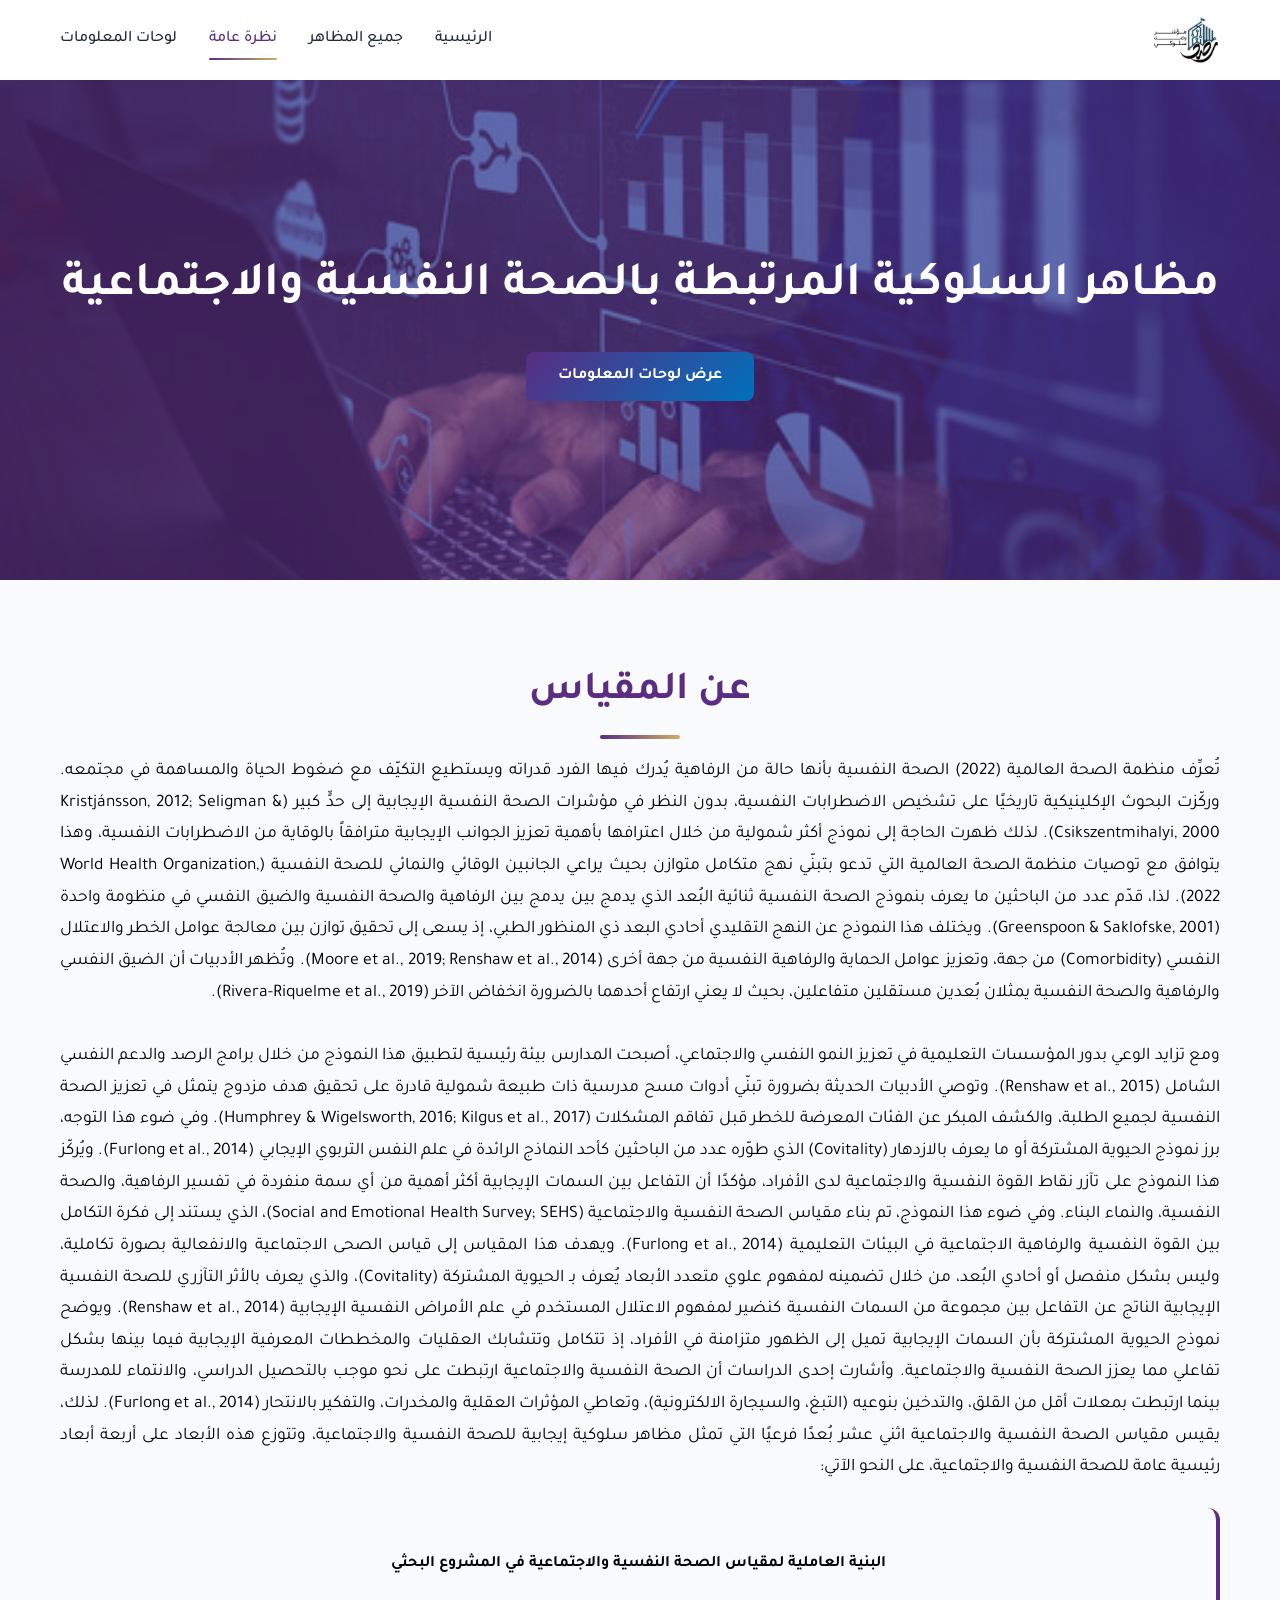
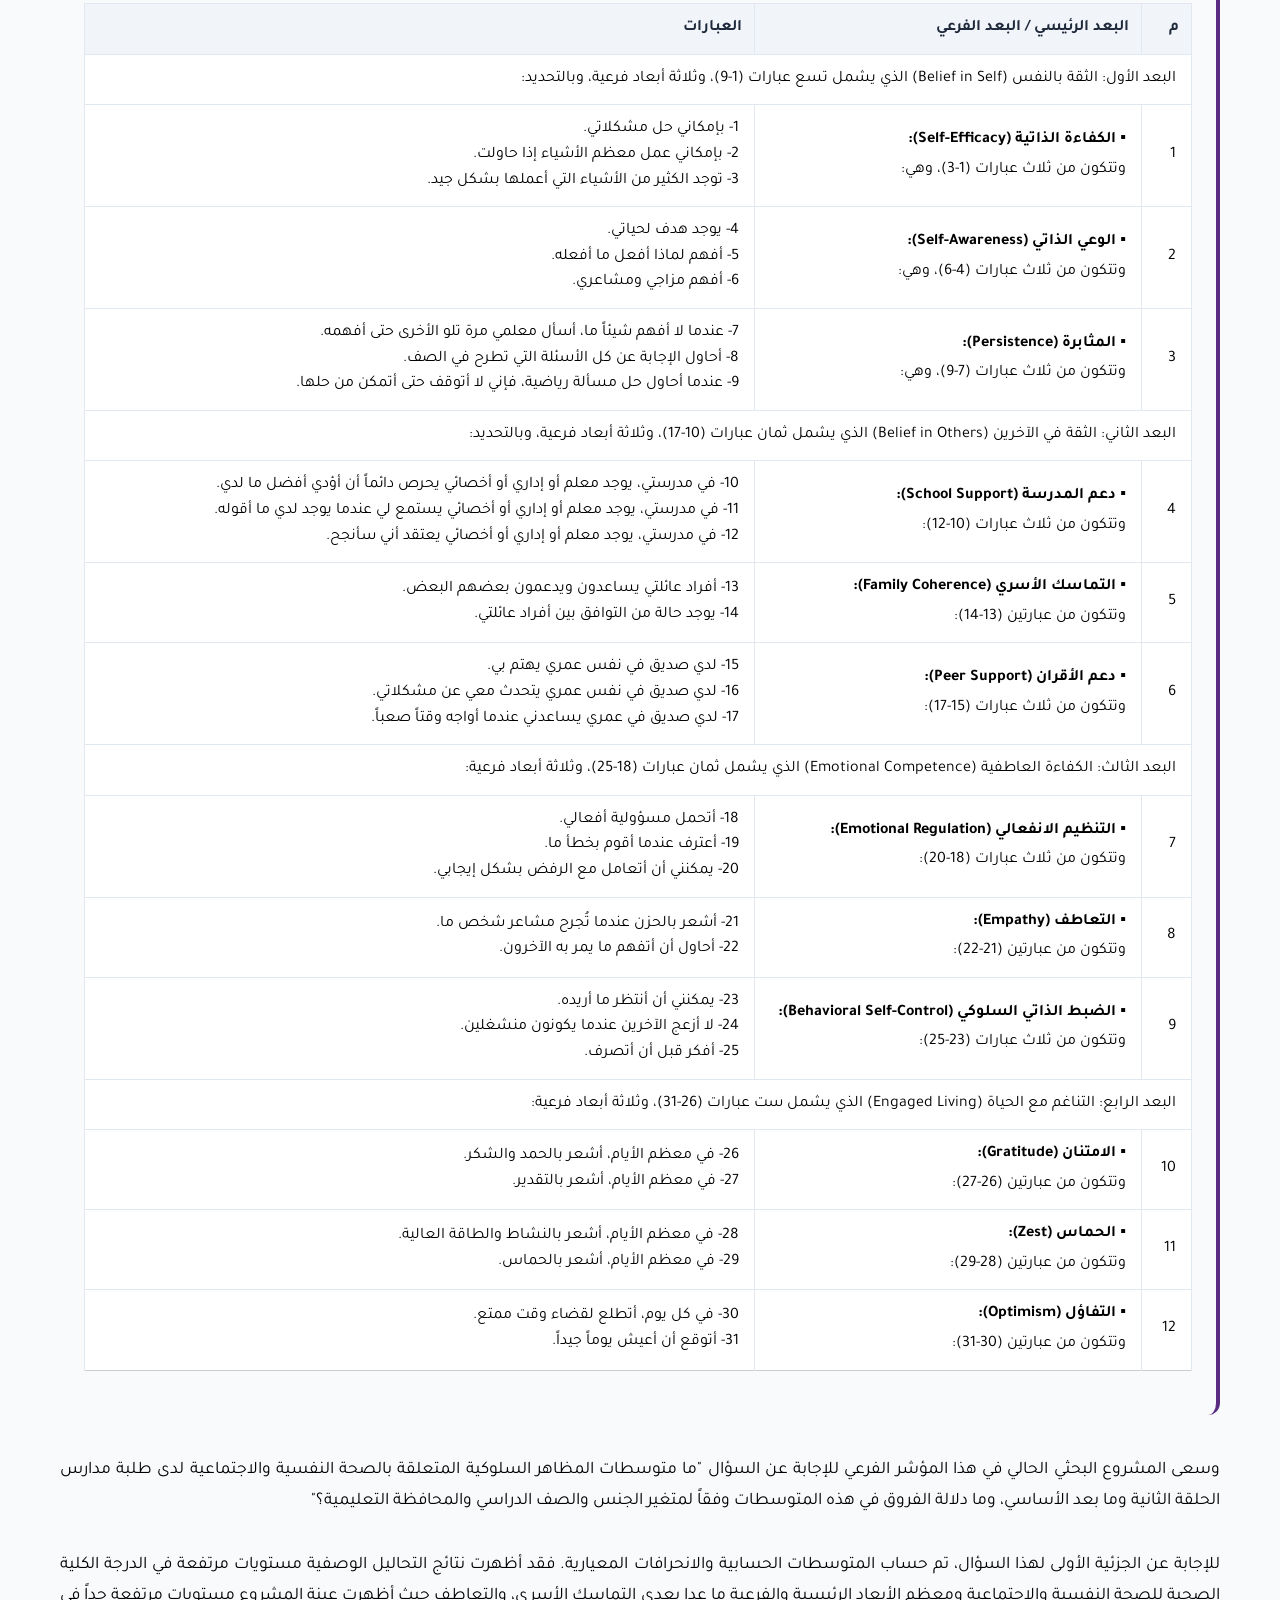
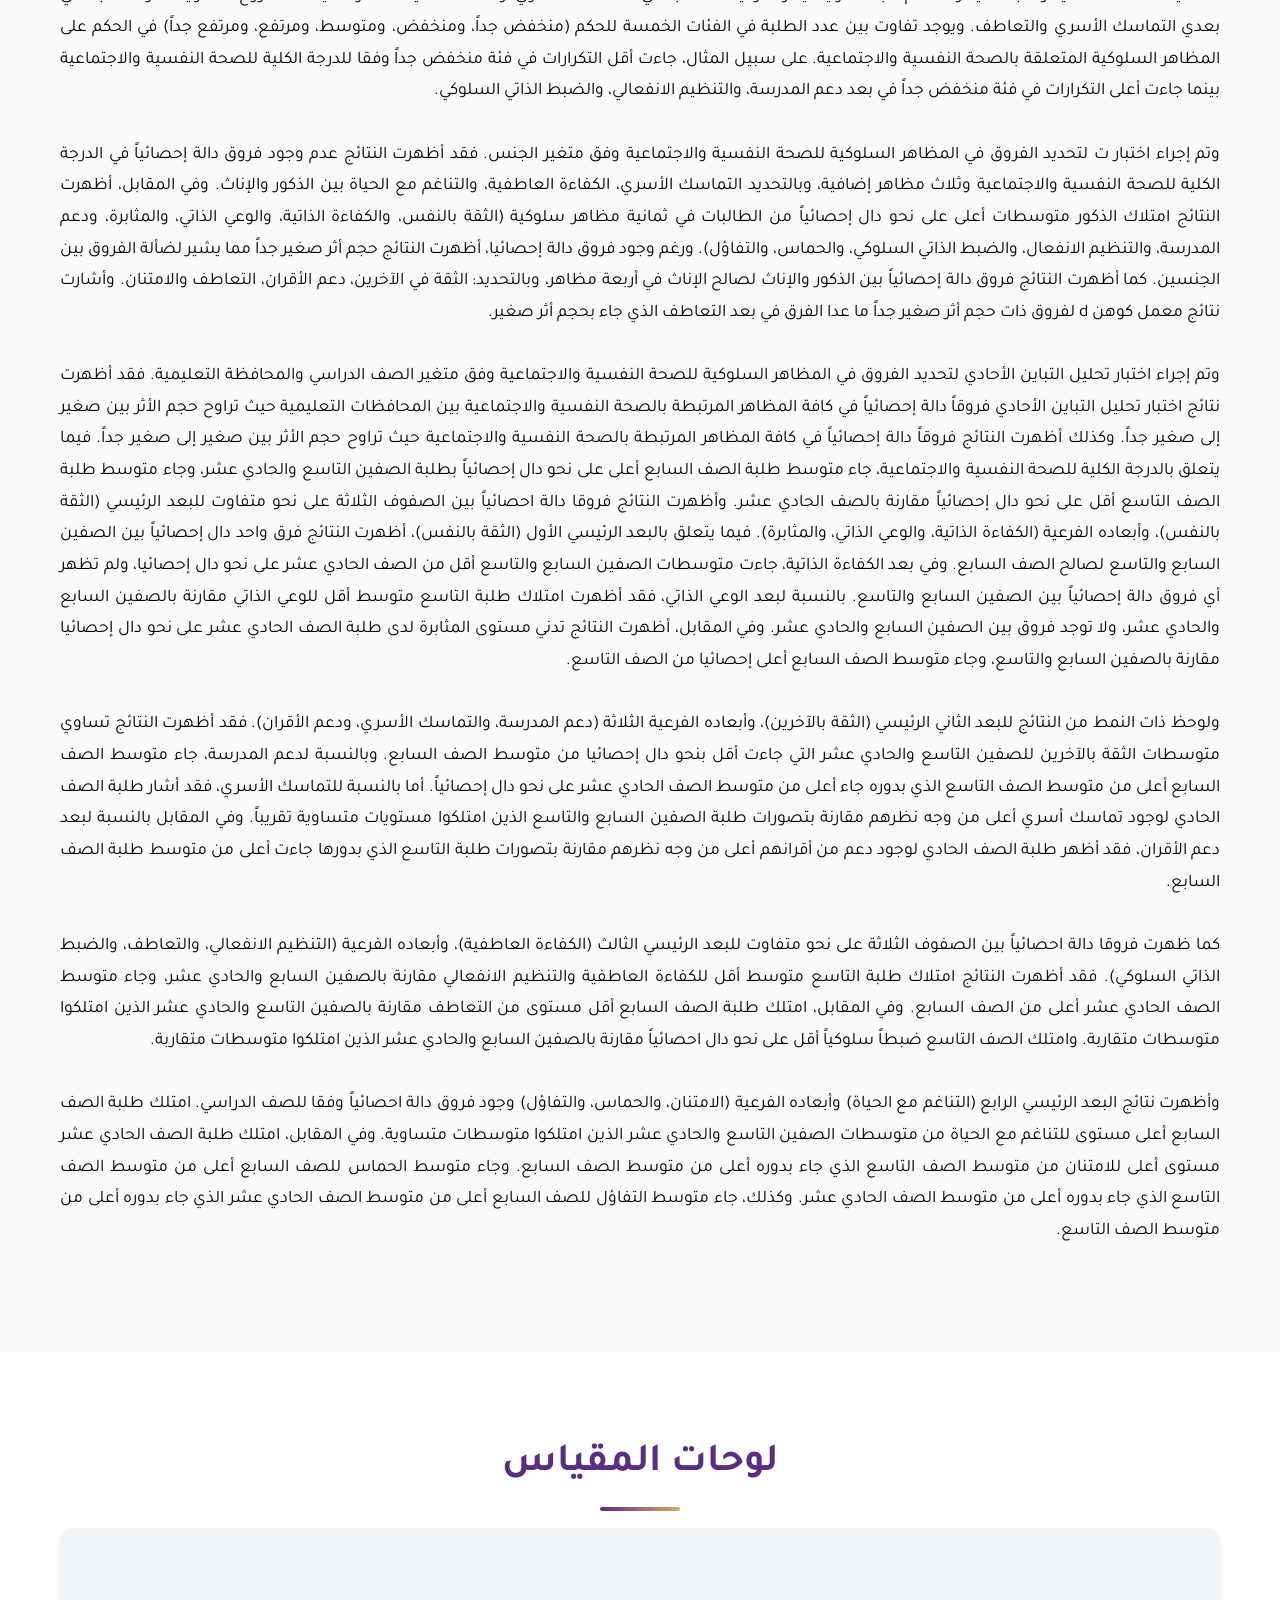
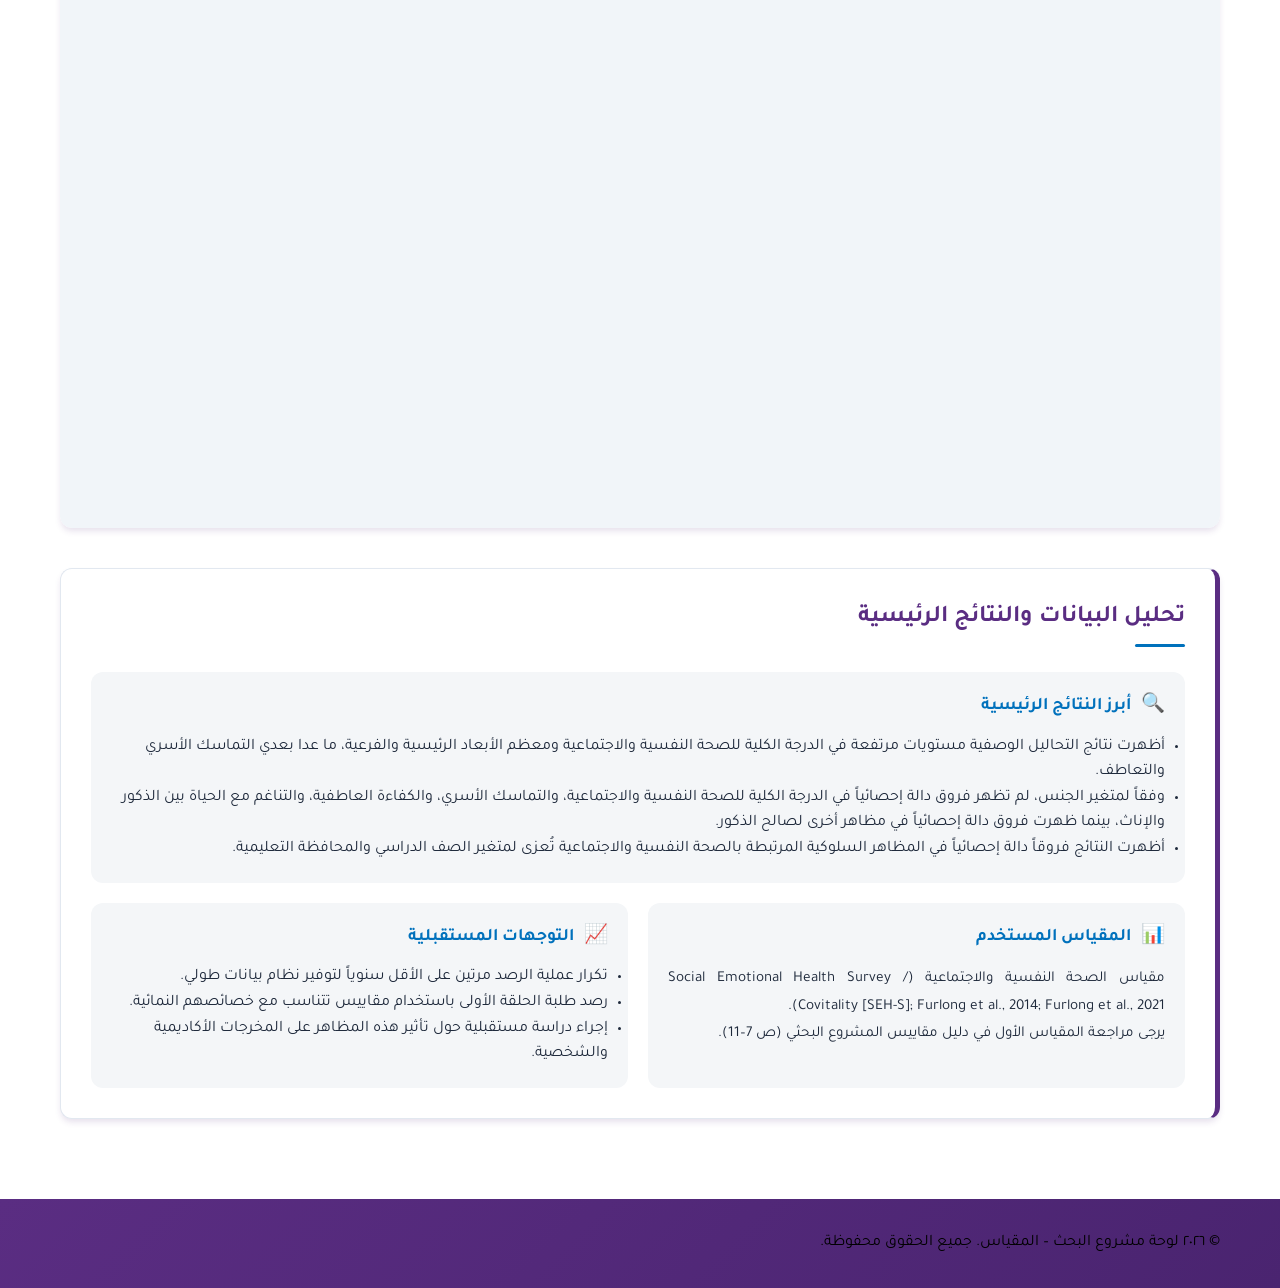
==== commit 4bbb6e78: "dashboard analysis" ====
--- a/scale-1.html
+++ b/scale-1.html
@@ -12,8 +12,8 @@
         rel="stylesheet">
 
 
-        <meta name="view-transition" content="same-origin" /> 
-        <!-- added by KS -->
+    <meta name="view-transition" content="same-origin" />
+    <!-- added by KS -->
 </head>
 
 <body class="theme-1">
@@ -48,10 +48,10 @@
             <a href="#dashboards" class="btn btn-primary">
                 عرض لوحات المعلومات
             </a>
-
+<!-- 
             <a href="#" class="btn btn-primary">
                 عرض المقاييس
-            </a>
+            </a> -->
         </div>
     </section>
 
@@ -448,8 +448,61 @@
                             </div>
                         </div>
                     </div>
+
                 </div>
             </div>
+
+
+
+            <!-- dashboard analysis design -->
+
+            <div class="dashboard-analysis">
+                <div class="analysis-header">
+                    <h3>تحليل البيانات والنتائج الرئيسية</h3>
+                </div>
+
+                <div class="analysis-content">
+
+                    <!-- الصف الأول - بعرض كامل -->
+                    <div class="analysis-item full-width">
+                        <h4><span class="analysis-icon">🔍</span> أبرز النتائج الرئيسية</h4>
+                        <ul>
+                            <li>أظهرت نتائج التحاليل الوصفية مستويات مرتفعة في الدرجة الكلية للصحة النفسية والاجتماعية
+                                ومعظم الأبعاد الرئيسية والفرعية، ما عدا بعدي التماسك الأسري والتعاطف.</li>
+                            <li>وفقاً لمتغير الجنس، لم تظهر فروق دالة إحصائياً في الدرجة الكلية للصحة النفسية
+                                والاجتماعية، والتماسك الأسري، والكفاءة العاطفية، والتناغم مع الحياة بين الذكور والإناث،
+                                بينما ظهرت فروق دالة إحصائياً في مظاهر أخرى لصالح الذكور.</li>
+                            <li>أظهرت النتائج فروقاً دالة إحصائياً في المظاهر السلوكية المرتبطة بالصحة النفسية
+                                والاجتماعية تُعزى لمتغير الصف الدراسي والمحافظة التعليمية.</li>
+                        </ul>
+                    </div>
+
+                    <!-- الصف الثاني -->
+                    <div class="analysis-row">
+
+                        <div class="analysis-item">
+                            <h4><span class="analysis-icon">📊</span> المقياس المستخدم</h4>
+                            <p>
+                                مقياس الصحة النفسية والاجتماعية
+                                (Social Emotional Health Survey / Covitality [SEH-S];
+                                Furlong et al., 2014; Furlong et al., 2021).
+                            </p>
+                            <p>يرجى مراجعة المقياس الأول في دليل مقاييس المشروع البحثي (ص 7–11).</p>
+                        </div>
+
+                        <div class="analysis-item">
+                            <h4><span class="analysis-icon">📈</span> التوجهات المستقبلية</h4>
+                            <ul>
+                                <li>تكرار عملية الرصد مرتين على الأقل سنوياً لتوفير نظام بيانات طولي.</li>
+                                <li>رصد طلبة الحلقة الأولى باستخدام مقاييس تتناسب مع خصائصهم النمائية.</li>
+                                <li>إجراء دراسة مستقبلية حول تأثير هذه المظاهر على المخرجات الأكاديمية والشخصية.</li>
+                            </ul>
+                        </div>
+
+                    </div>
+                </div>
+            </div>
+
         </div>
     </section>
 
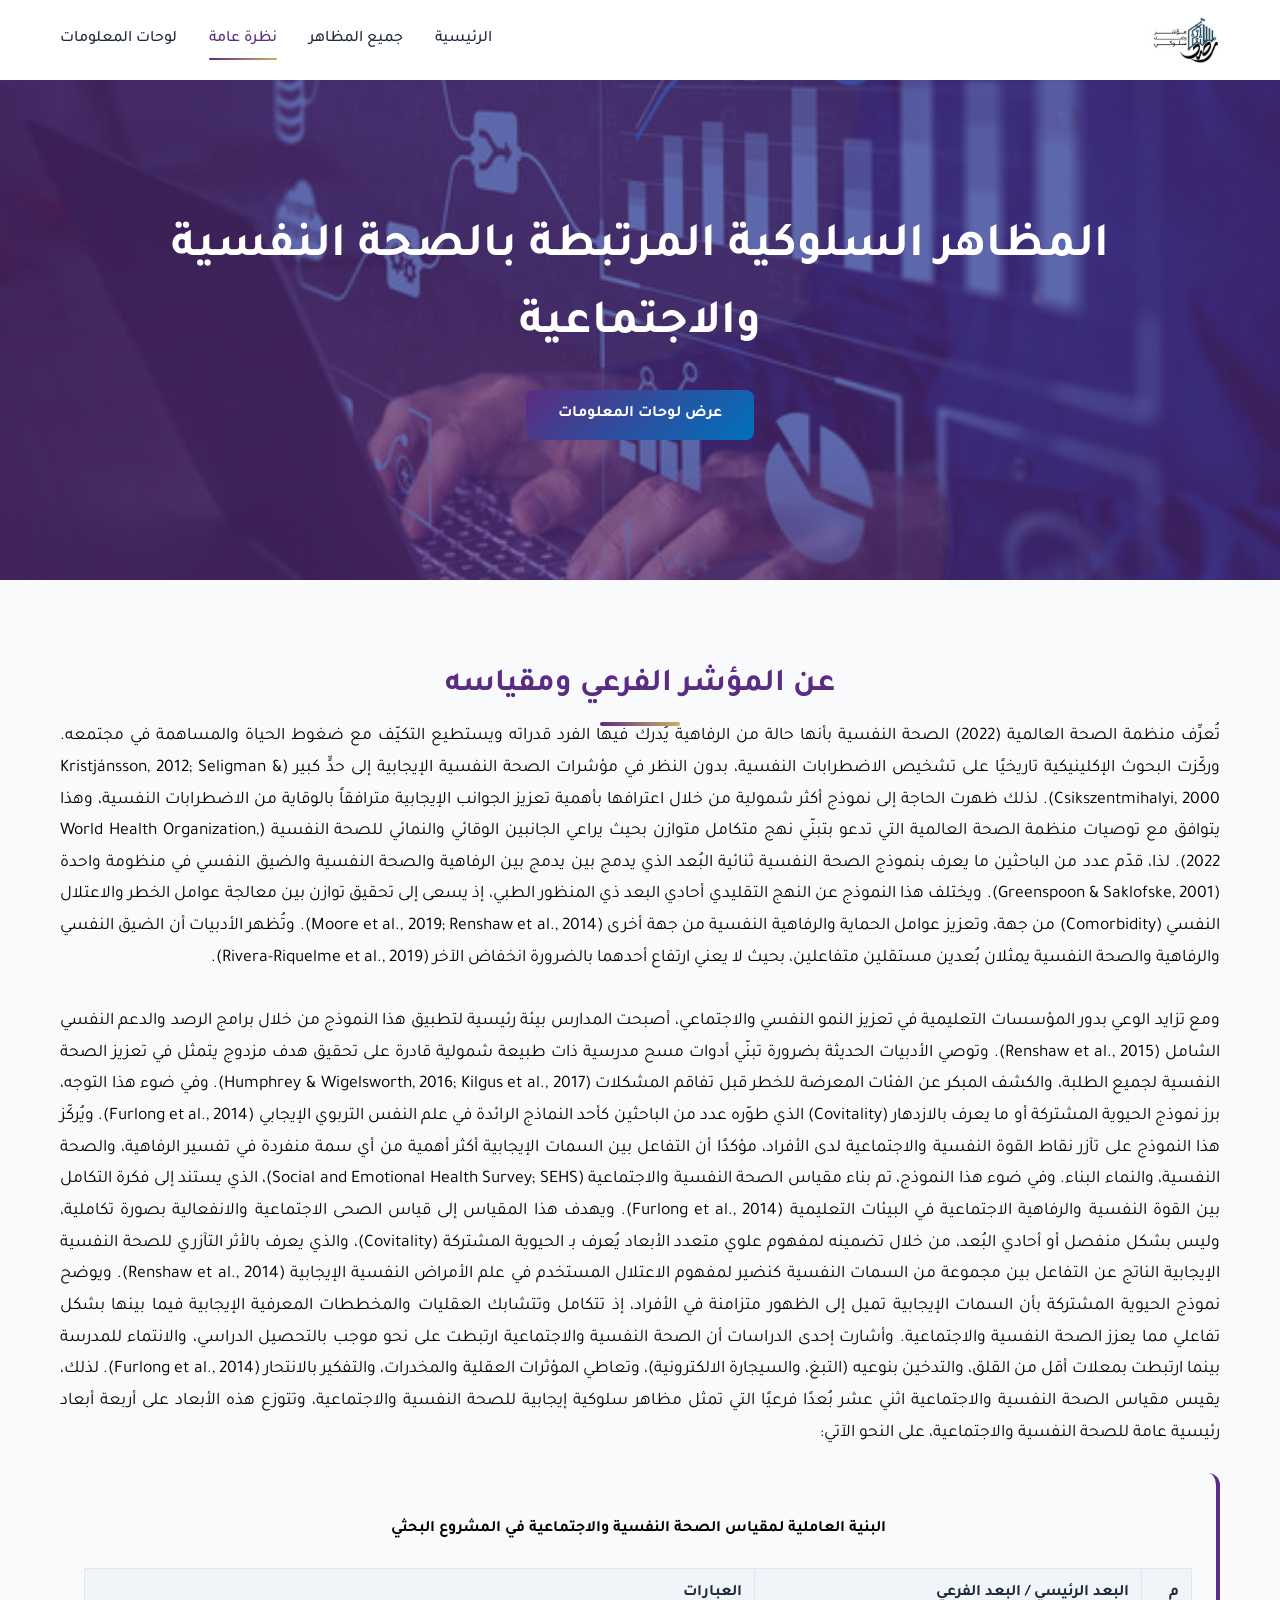
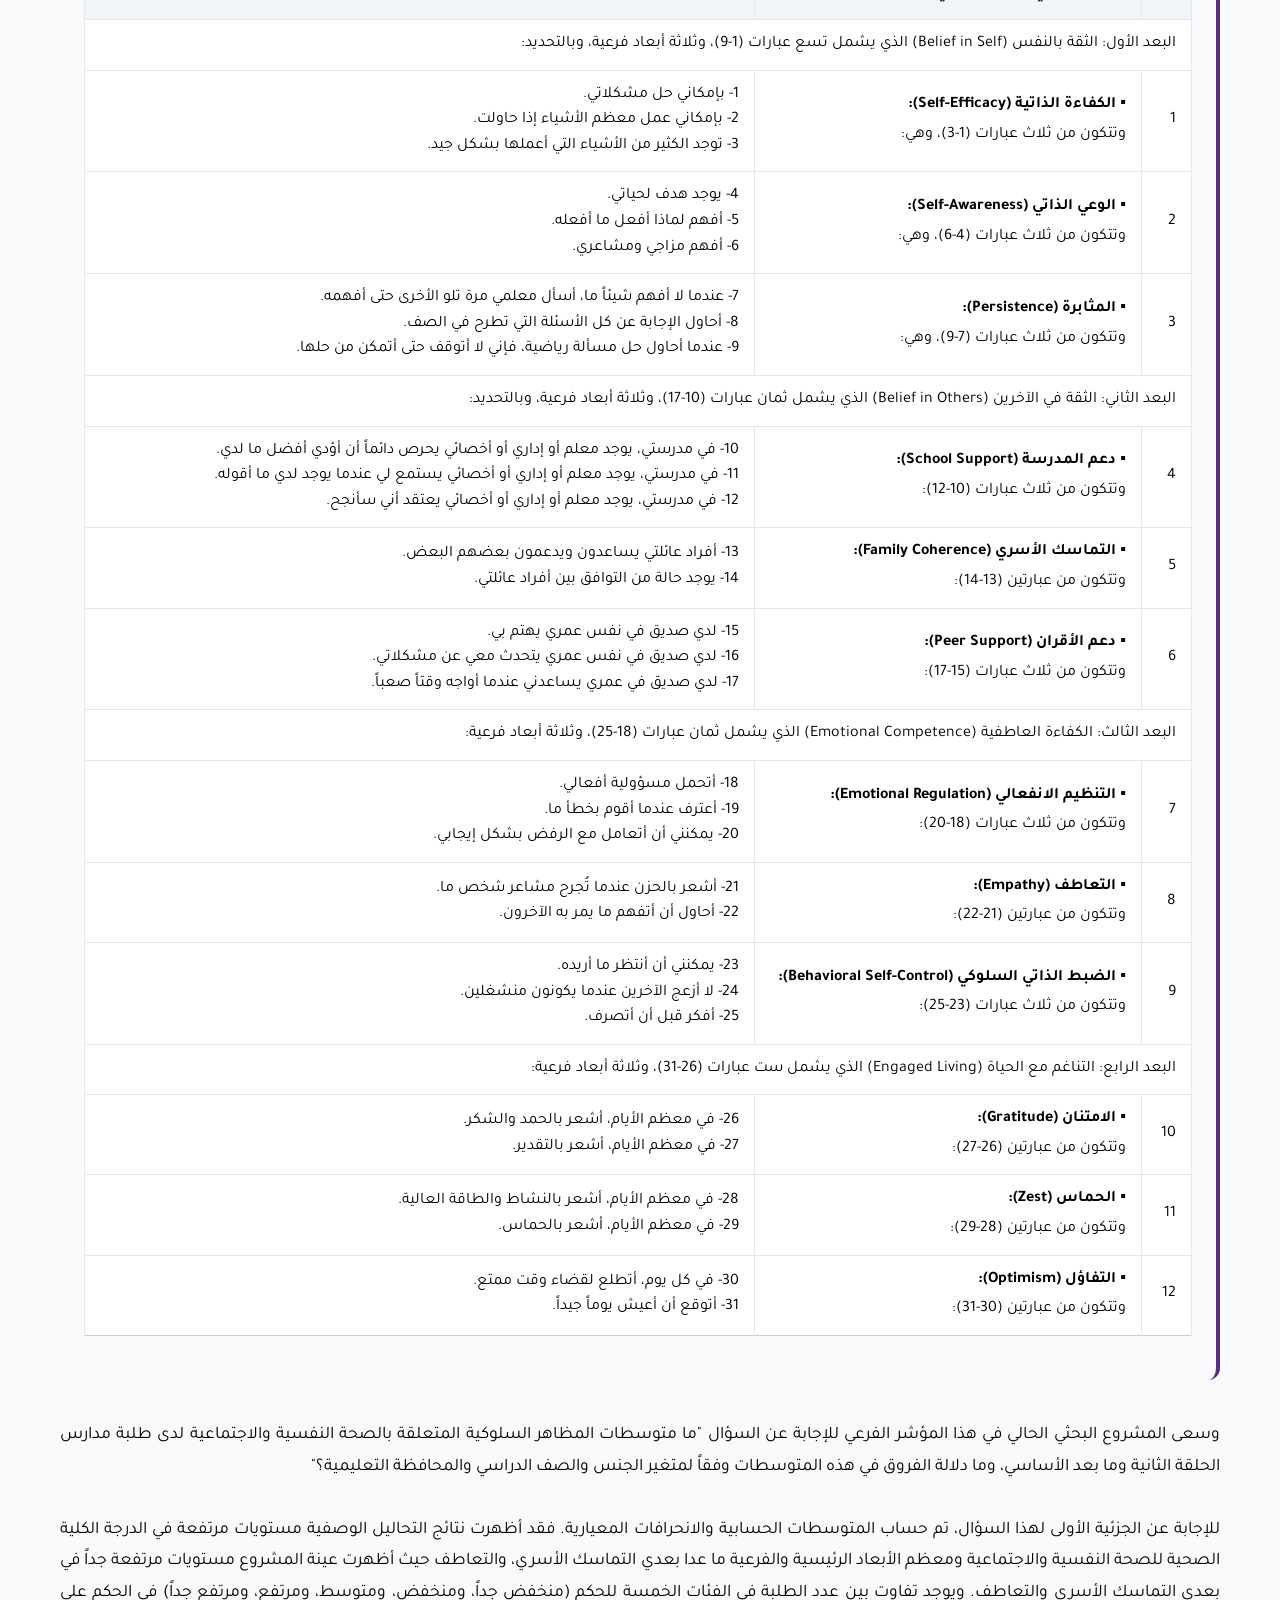
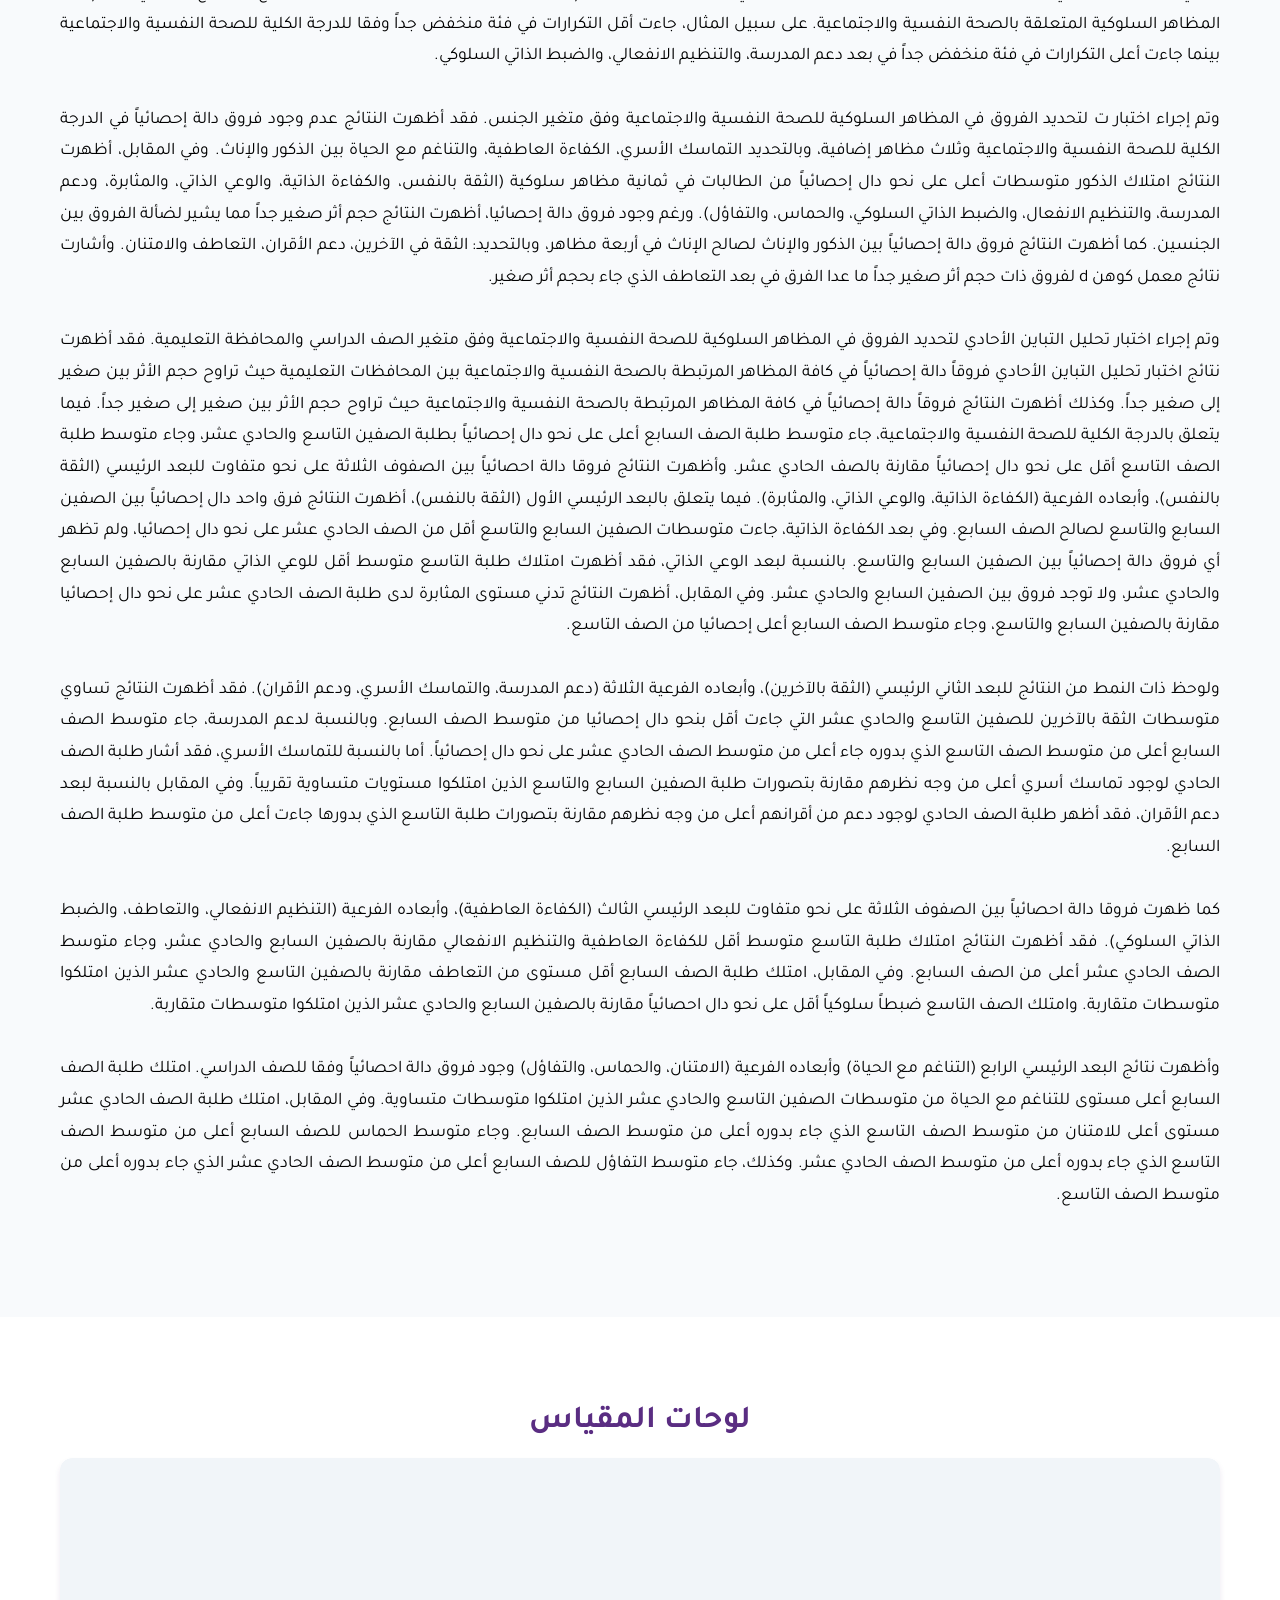
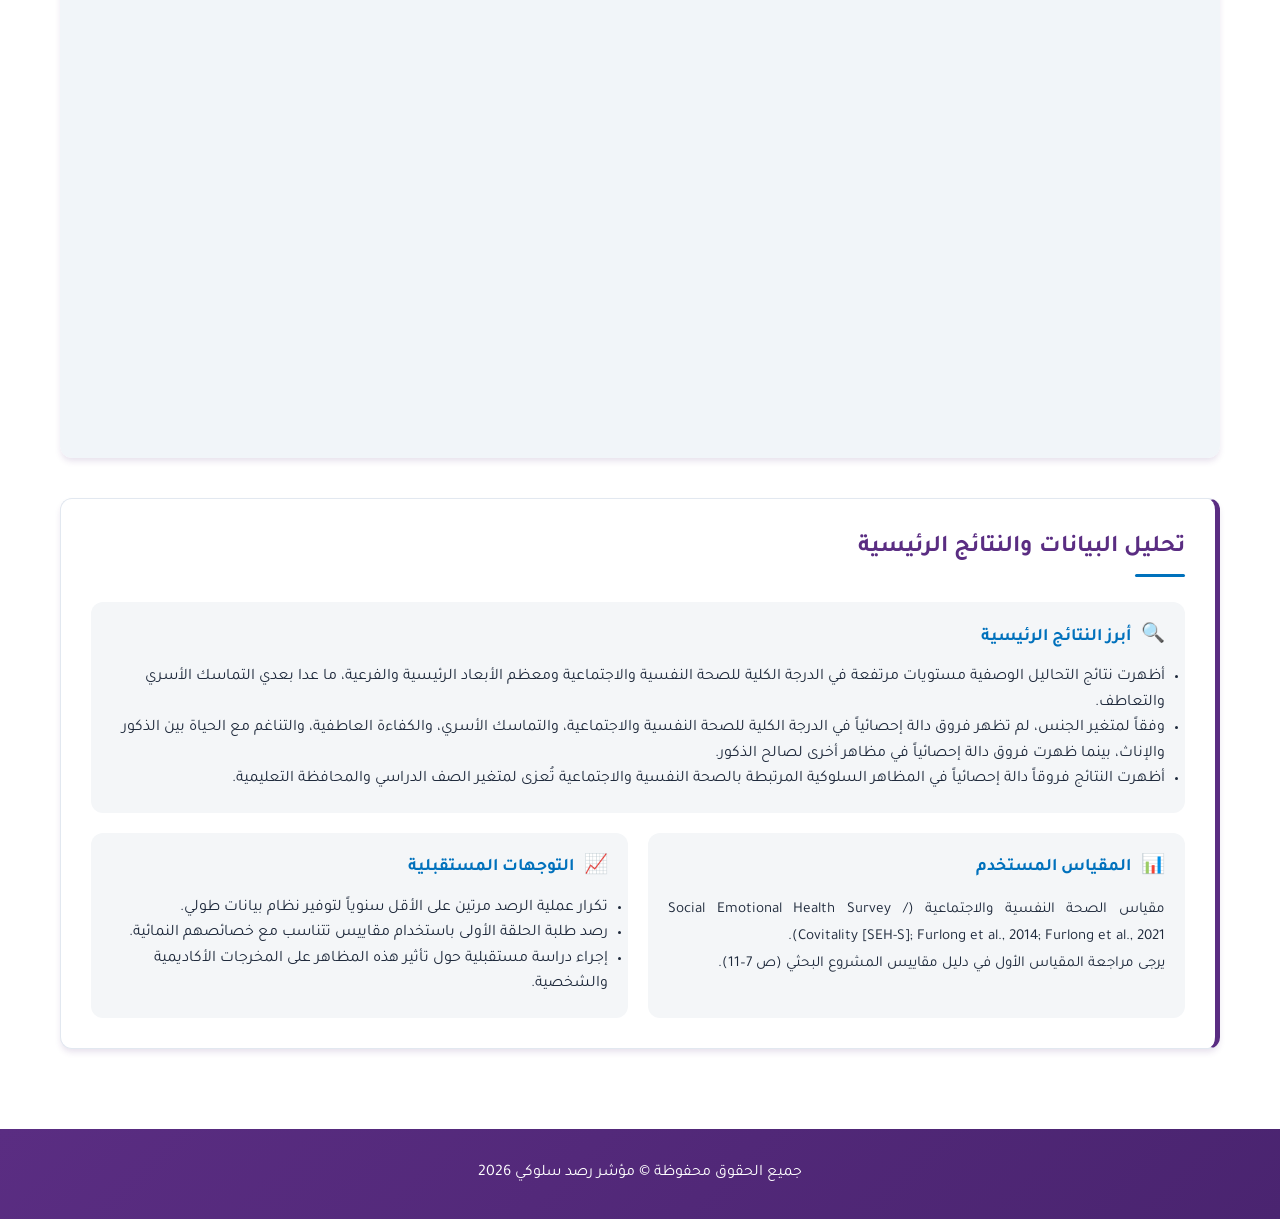
==== commit 6020557c: "udpates small changes" ====
--- a/scale-1.html
+++ b/scale-1.html
@@ -41,7 +41,7 @@
         <div class="hero-overlay"></div>
         <div class="container hero-content">
             <h1 class="hero-title">
-                مظاهر السلوكية المرتبطة
+                المظاهر السلوكية المرتبطة
                 بالصحة النفسية والاجتماعية
             </h1>
             <!-- <p class="hero-subtitle">استبدل هذا النص بوصف قصير للمقياس ١ وما يقيسه.</p> -->
@@ -57,7 +57,7 @@
 
     <section id="about" class="about">
         <div class="container">
-            <h2 class="section-title">عن المقياس </h2>
+            <h2 class="section-title">عن المؤشر الفرعي ومقياسه </h2>
             <div class="about-content">
                 <div class="about-text">
 
@@ -508,11 +508,13 @@
 
     <!-- Footer Section -->
 
+    <!-- Footer -->
     <footer class="footer">
         <div class="container">
-            <p>© ٢٠٢٦ لوحة مشروع البحث – المقياس. جميع الحقوق محفوظة.</p>
+            <p>جميع الحقوق محفوظة © مؤشر رصد سلوكي 2026</p>
         </div>
     </footer>
+
 
     <div id="articleModal" class="modal">
         <div class="modal-content">
--- a/styles.css
+++ b/styles.css
@@ -537,7 +537,8 @@
     transition: transform 0.3s ease, box-shadow 0.3s ease;
     display: flex;
     flex-direction: column;
-    border-top: 3px solid transparent;
+    border-top: 3px solid var(--accent-gold); /* Set your desired color */
+
 }
 
 .article-card:nth-child(1) .article-image {
@@ -569,7 +570,7 @@
     box-shadow: 0 20px 30px rgba(90, 45, 130, 0.2);
 }
 
-.article-card:nth-child(1):hover {
+/* .article-card:nth-child(1):hover {
     border-top-color: var(--primary-color);
 }
 
@@ -591,7 +592,7 @@
 
 .article-card:nth-child(6):hover {
     border-top-color: var(--accent-red);
-}
+} */
 
 .article-image {
     width: 100%;
@@ -624,9 +625,10 @@
 }
 
 .article-title {
-    font-size: 1.5rem;
+    font-size: 0.9rem;
     font-weight: 600;
     margin-bottom: 1rem;
+    /* text-align: justify; */
     color: var(--text-dark);
 }
 
@@ -692,7 +694,7 @@
 
 /* Contact Section */
 .contact {
-    background-color: var(--bg-light);
+    background-color: var(--bg-white);
 }
 
 .contact-content {
@@ -738,6 +740,15 @@
     color: white;
     padding: 2rem 0;
     text-align: center;
+}
+.footer .container {
+    text-align: center;          /* Center content */
+}
+
+.footer p {
+    color: #ffffff;              /* White text */
+    margin: 0;                   /* Remove default spacing */
+    text-align: center; 
 }
 
 /* Partners Section */
@@ -1572,12 +1583,18 @@
     line-height: 1.7;
     margin-bottom: 0;
     padding: 0 1.5rem;
-    text-align: justify;
     display: -webkit-box;
     -webkit-line-clamp: 2;
     -webkit-box-orient: vertical;
     overflow: hidden;
 }
+
+.member-desc a {
+    color: #1a73e8;       /* Blue color */
+    text-decoration: underline; /* Underlined */
+    font-weight: bold;     /* Optional: makes it stand out */
+}
+
 
 .read-more-btn {
     margin-top: 1.25rem;
@@ -1664,4 +1681,100 @@
     .analysis-row {
         grid-template-columns: 1fr;
     }
+}
+
+
+/* Events Section */
+
+.events {
+    background-color: var(--bg-light);
+}
+
+.section-title {
+    text-align: center;
+    font-size: 32px;
+    margin-bottom: 10px;
+}
+
+.section-subtitle {
+    text-align: center;
+    margin-bottom: 50px;
+    color: #666;
+}
+
+/* Slider Layout */
+/* Container & Window */
+.slider {
+    position: relative;
+    display: flex;
+    align-items: center;
+    gap: 15px;
+    direction: rtl; /* Ensures RTL flow */
+}
+
+.slider-window {
+    overflow: hidden;
+    width: 100%;
+    padding: 20px 0;
+}
+
+.slider-track {
+    display: flex;
+    transition: transform 0.6s cubic-bezier(0.25, 1, 0.5, 1); /* Smooth "Swoosh" effect */
+    gap: 20px;
+}
+
+/* Card Styling */
+.card {
+    min-width: calc(50% - 10px); /* Shows 2 cards at a time minus gap */
+    background: #fff;
+    border-radius: 15px;
+    box-shadow: 0 10px 25px rgba(0,0,0,0.08);
+    padding: 15px;
+    text-align: center;
+    box-sizing: border-box;
+}
+
+.card h3 {
+    font-size: 1rem;
+    margin-bottom: 15px;
+    color: #333;
+    height: 40px; /* Keeps titles aligned */
+    overflow: hidden;
+}
+
+iframe {
+    width: 100%;
+    border-radius: 10px;
+    border: none;
+    height: 400px; /* Standard height for X embeds */
+}
+
+/* Navigation Buttons */
+.nav-btn {
+    background: #2c3e50;
+    color: white;
+    border: none;
+    width: 45px;
+    height: 45px;
+    border-radius: 50%;
+    cursor: pointer;
+    font-size: 20px;
+    transition: 0.3s;
+    z-index: 10;
+    display: flex;
+    align-items: center;
+    justify-content: center;
+}
+
+.nav-btn:hover {
+    background: #34495e;
+    transform: scale(1.1);
+}
+
+/* Mobile Responsive: Show 1 card instead of 2 */
+@media (max-width: 768px) {
+    .card {
+        min-width: 100%;
+    }
 }
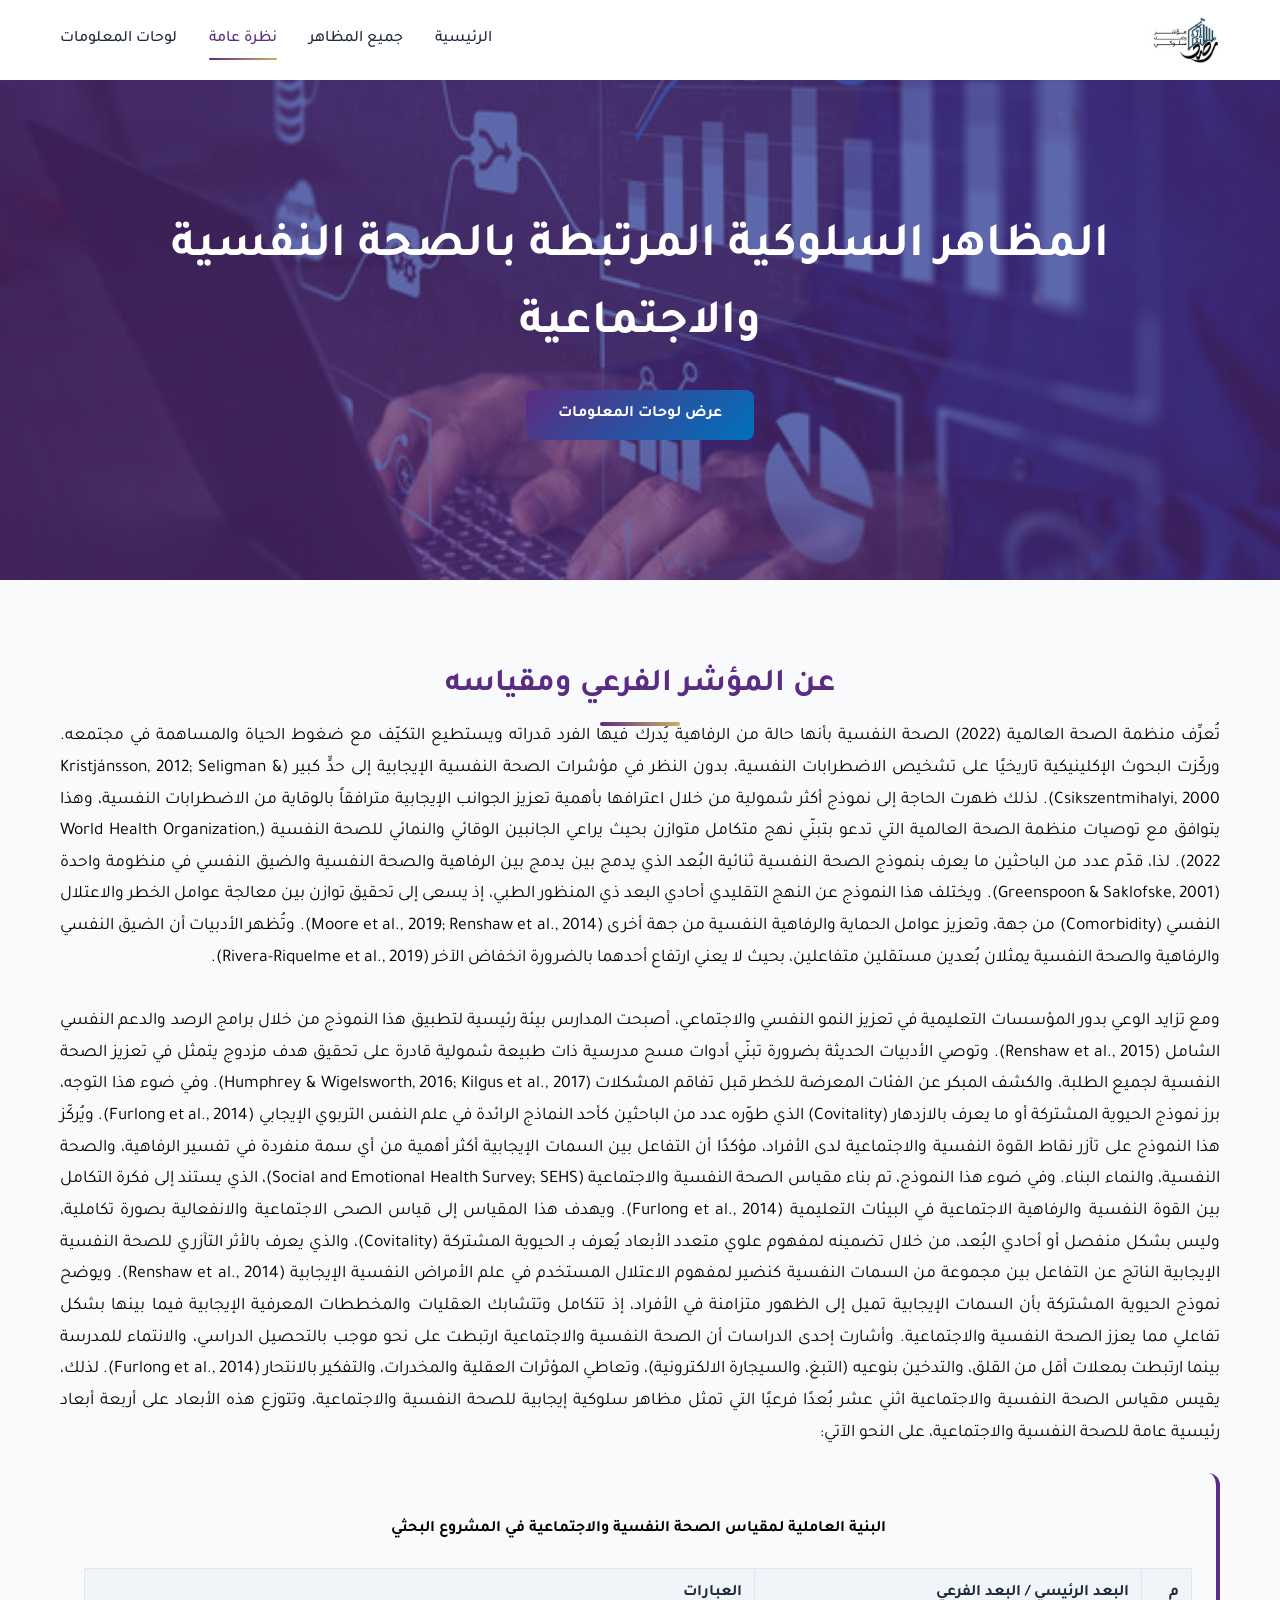
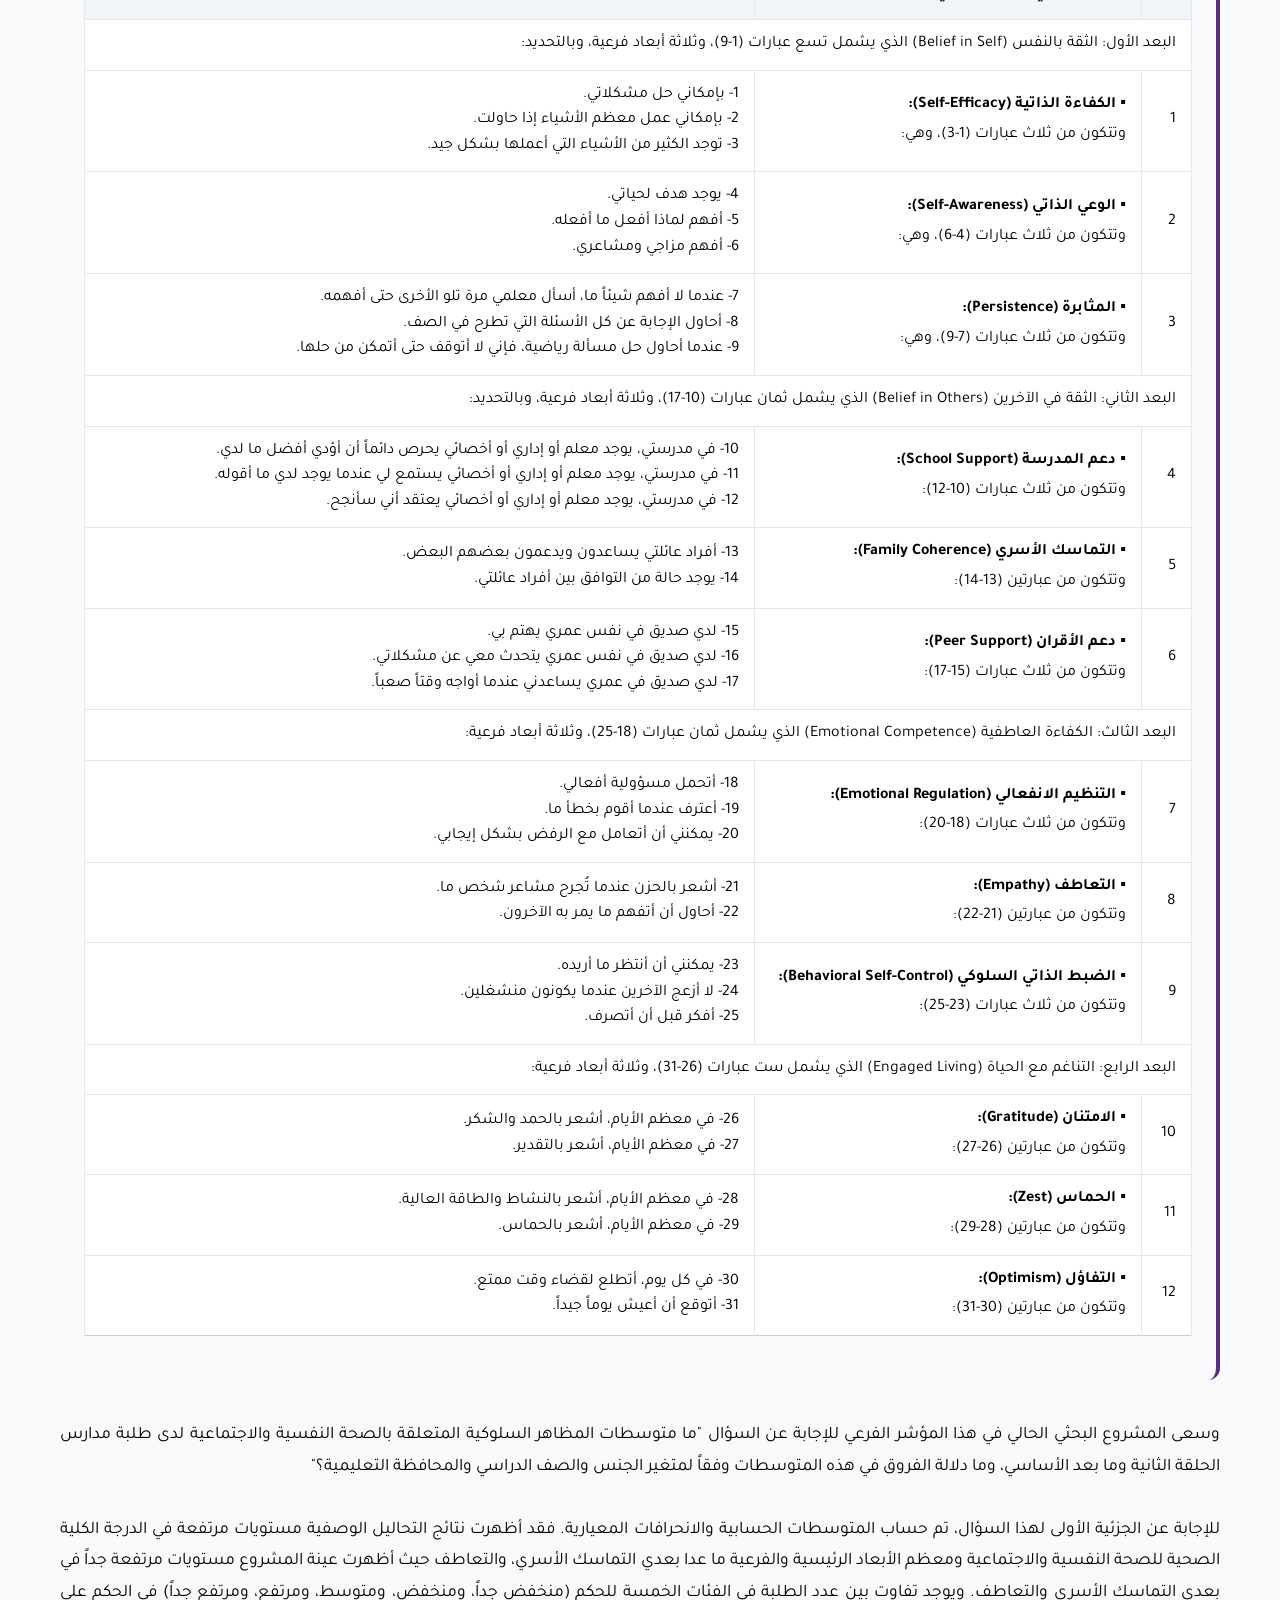
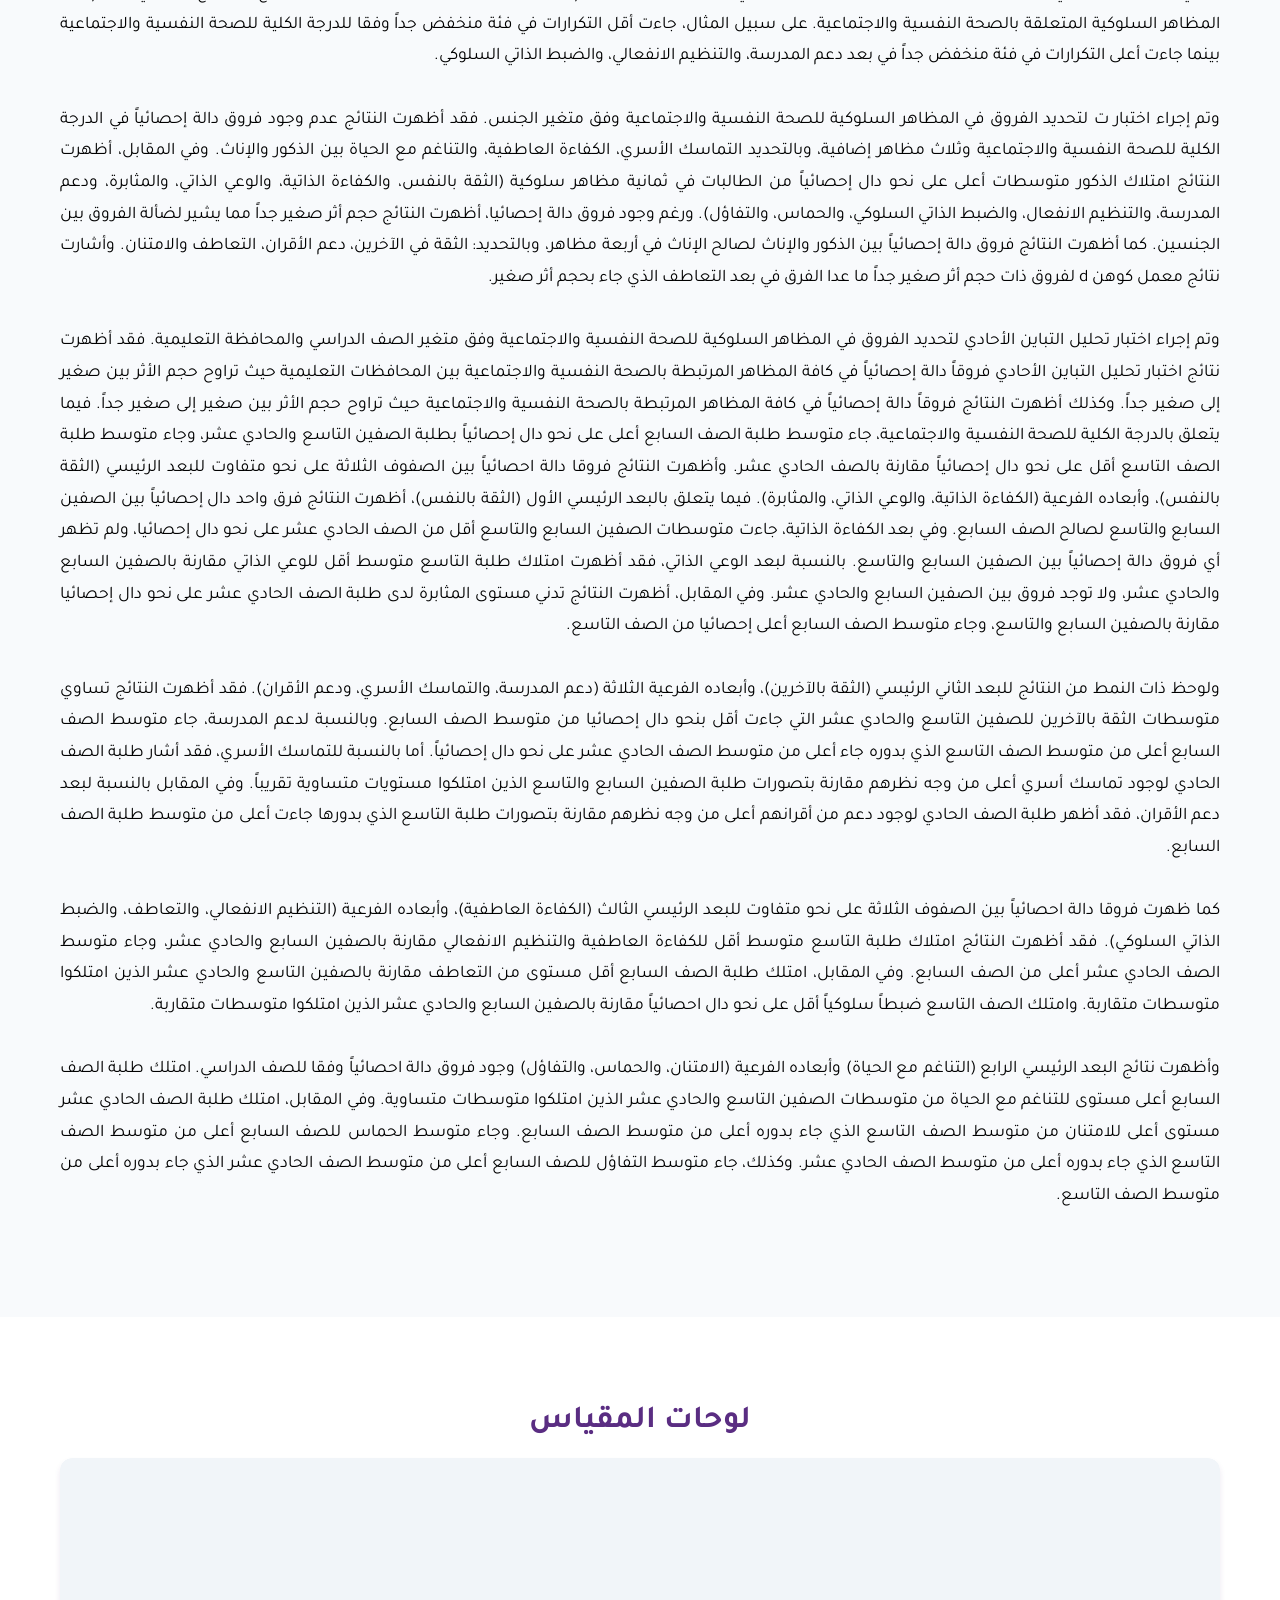
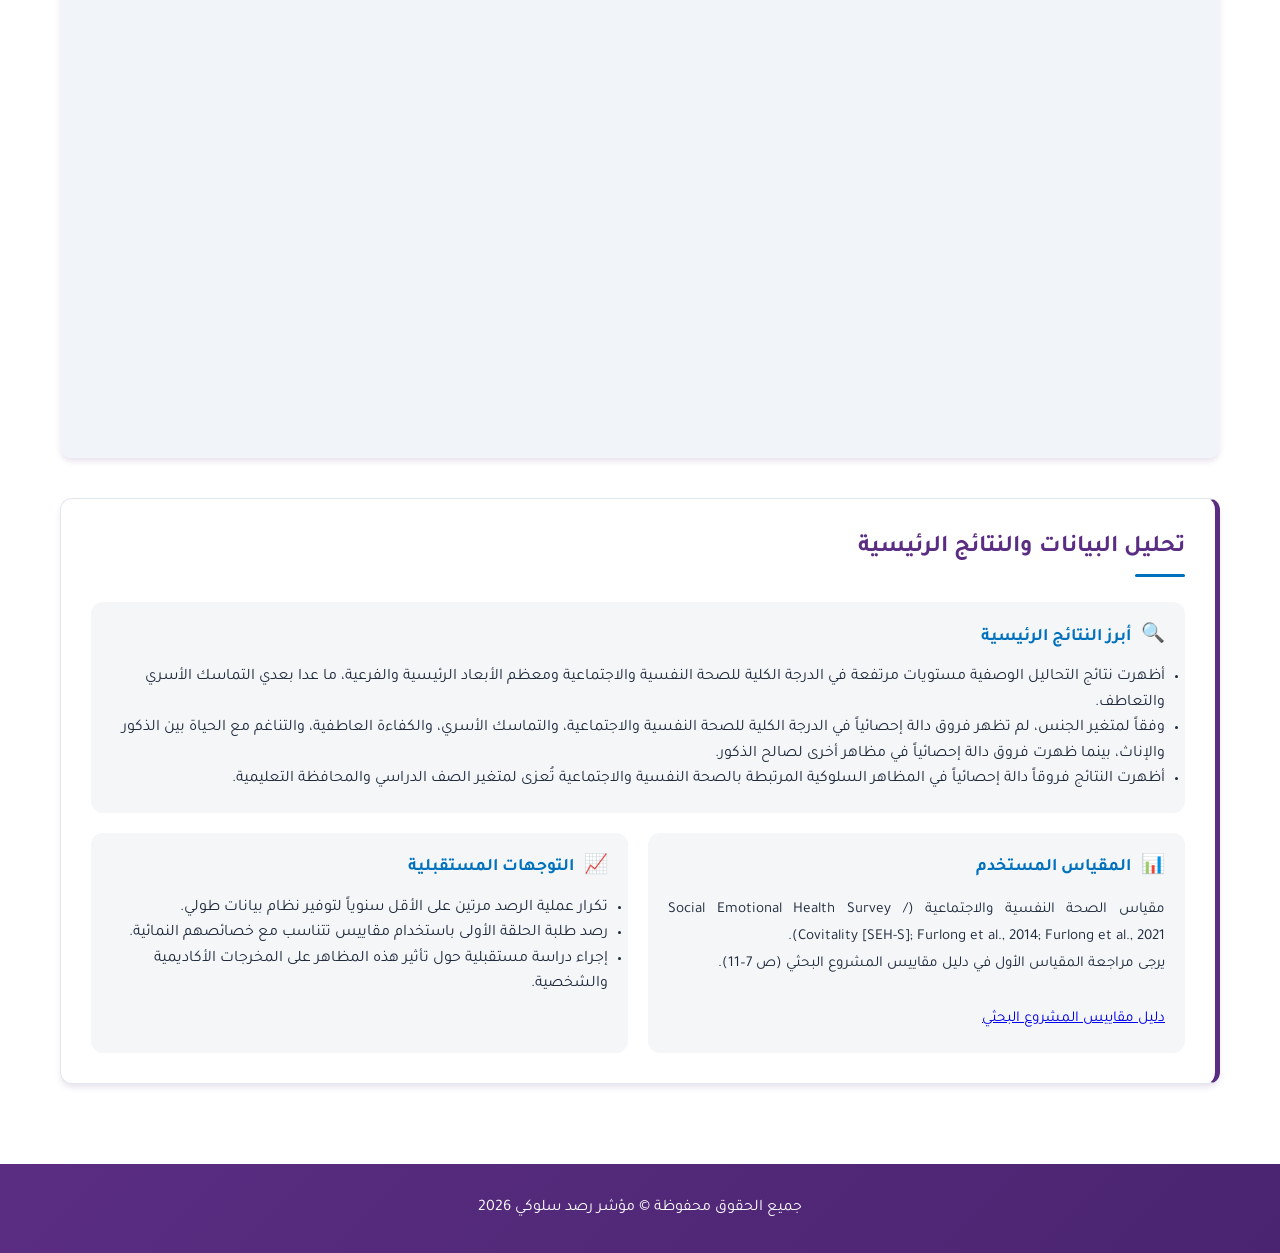
==== commit 7fad5c64: "udpates small changes" ====
--- a/scale-1.html
+++ b/scale-1.html
@@ -488,6 +488,10 @@
                                 Furlong et al., 2014; Furlong et al., 2021).
                             </p>
                             <p>يرجى مراجعة المقياس الأول في دليل مقاييس المشروع البحثي (ص 7–11).</p>
+                            <p>
+                                <br>
+                                <a href="files/BehavioralMonitoringIndex_ResearchScalesGuide.pdf" target="_blank">دليل مقاييس المشروع البحثي</a>
+                            </p>
                         </div>
 
                         <div class="analysis-item">
